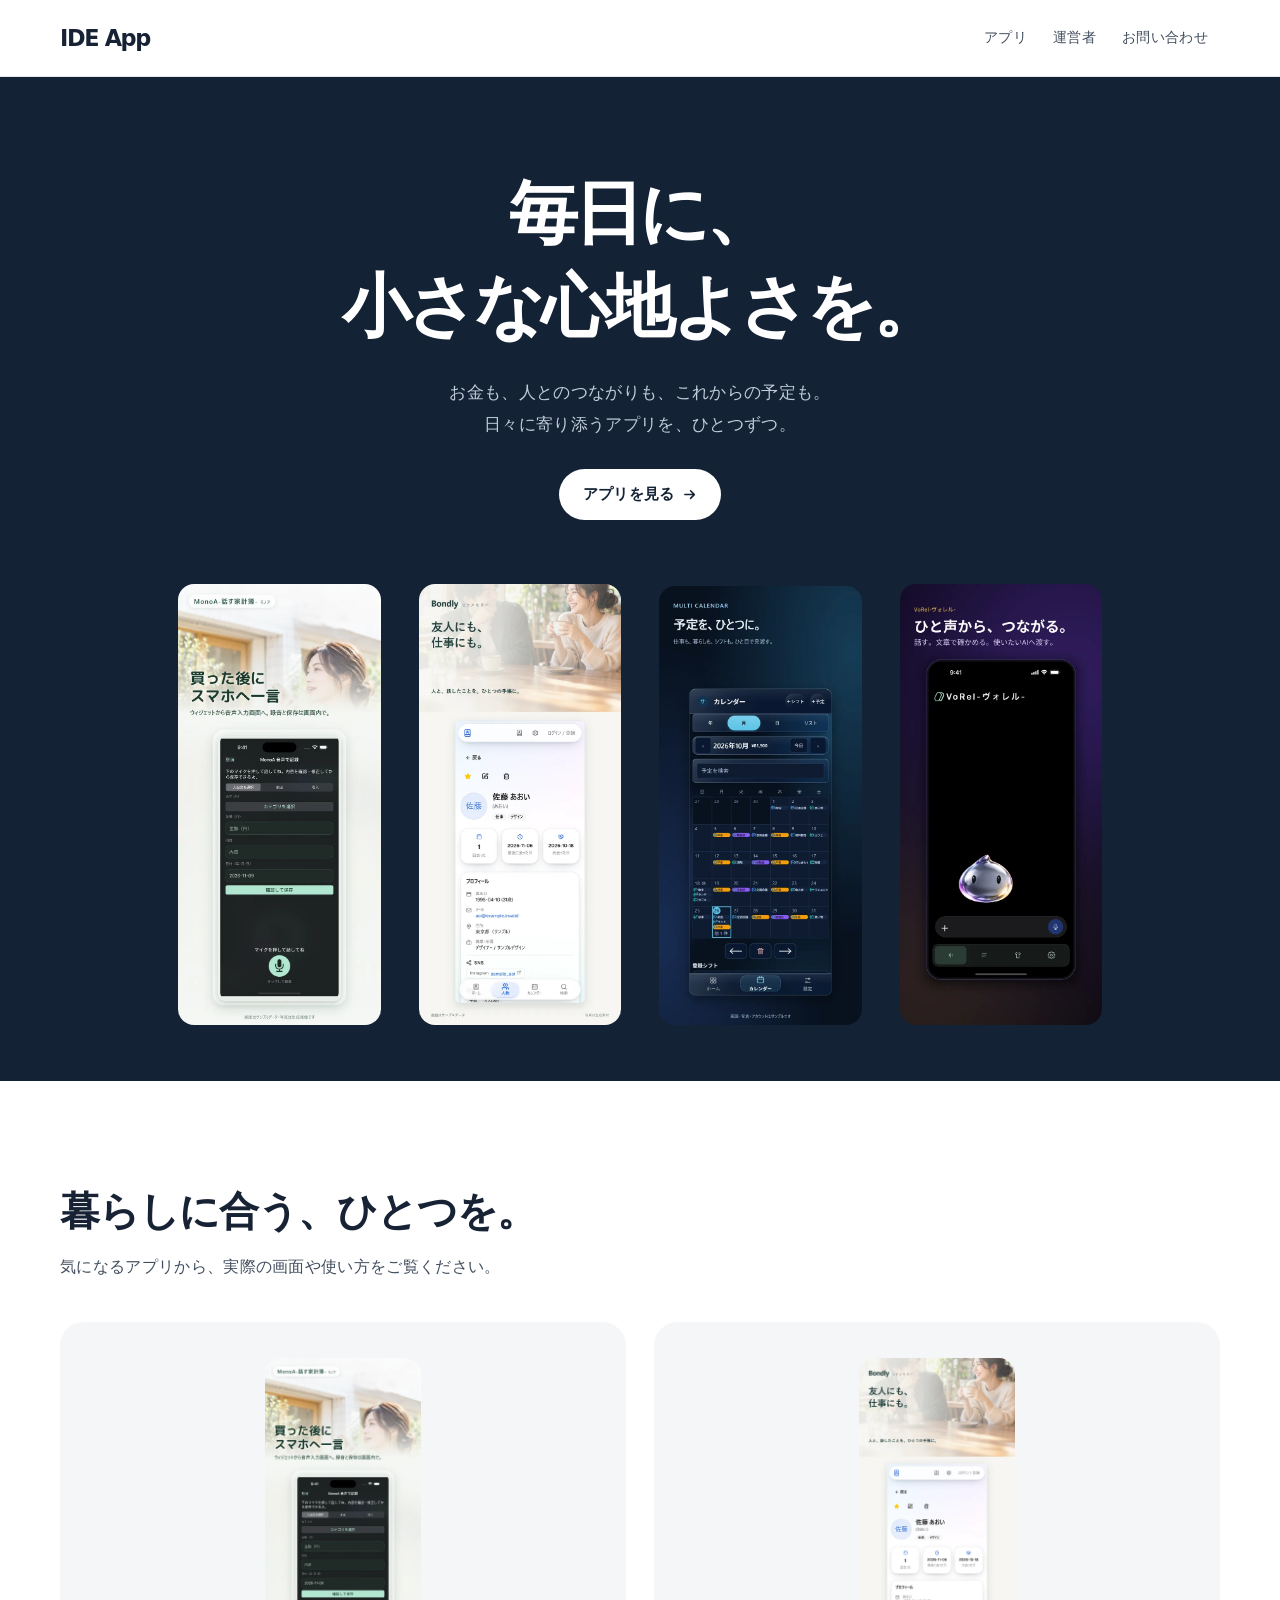
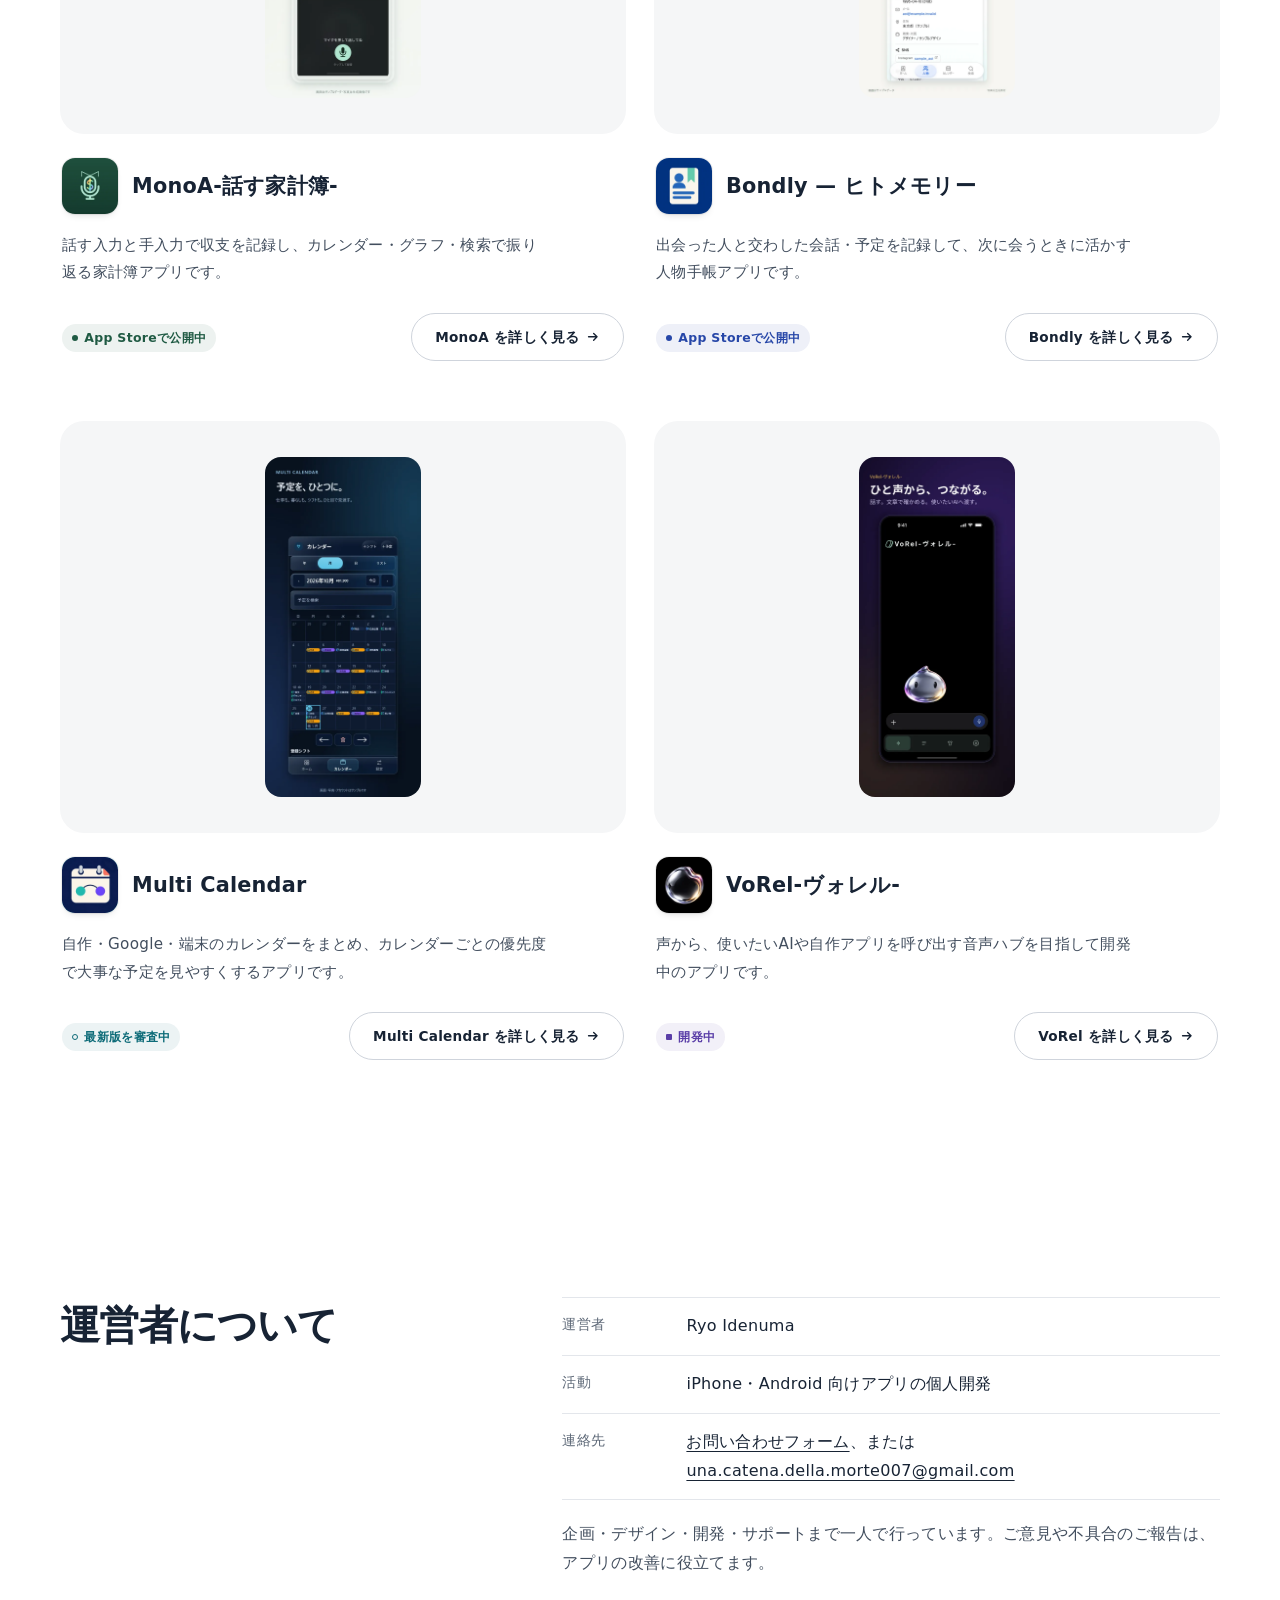
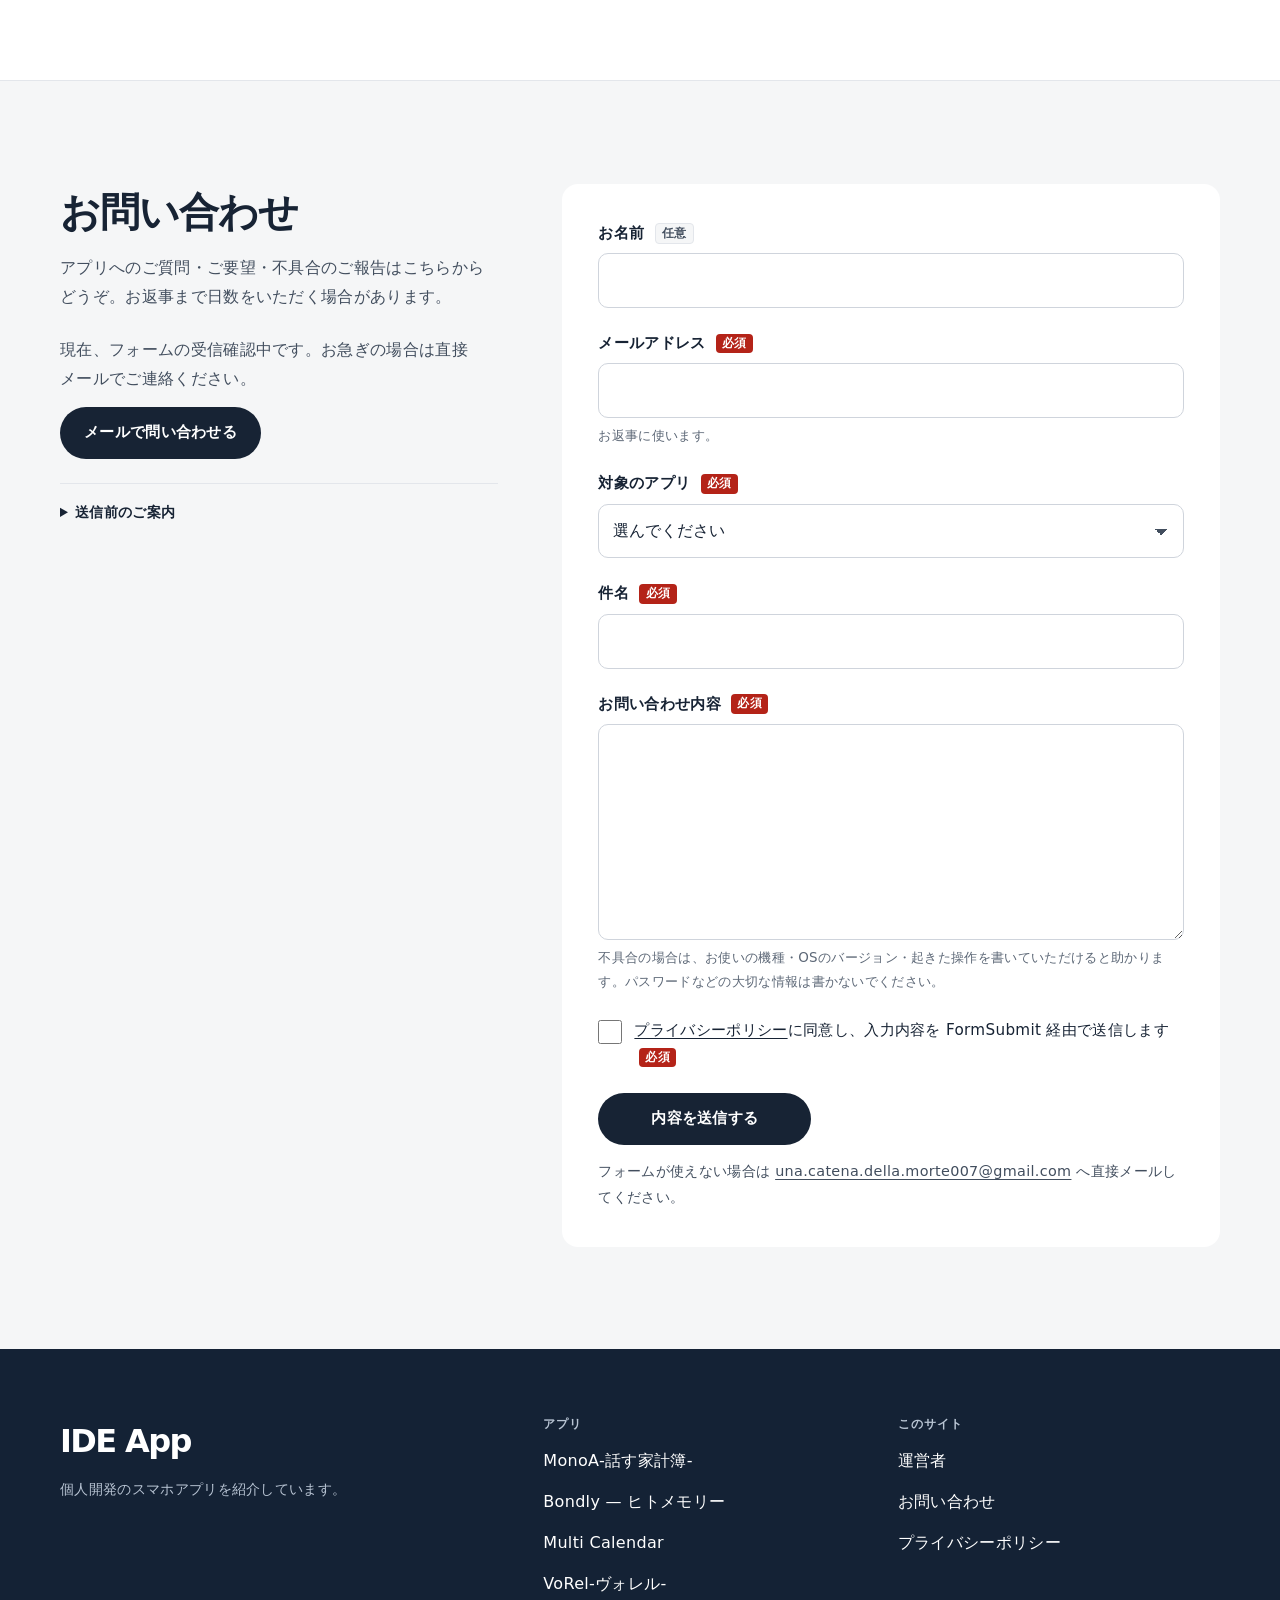
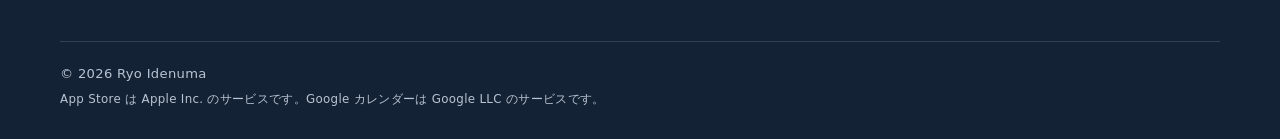
==== index.html @ 5d129d3e "IDE Appをネイビーと余白を基調にシンプルに刷新" ====
<!doctype html>
<html lang="ja">
<head>
<meta charset="utf-8">
<meta name="viewport" content="width=device-width, initial-scale=1">
<title>IDE App</title>
<meta name="description" content="個人開発者 Ryo Idenuma が作っているスマホアプリ（MonoA-話す家計簿- / Bondly / Multi Calendar / VoRel-ヴォレル-）の紹介サイトです。実際の画面と紹介動画で、使い方と配布状況をご案内します。">
<link rel="canonical" href="https://unacatenadellamorte-cmd.github.io/ryo-apps/">
<meta name="theme-color" content="#ffffff">
<meta name="color-scheme" content="light">
<meta name="referrer" content="strict-origin-when-cross-origin">
<meta property="og:type" content="website">
<meta property="og:locale" content="ja_JP">
<meta property="og:site_name" content="IDE App">
<meta property="og:title" content="IDE App">
<meta property="og:description" content="個人開発者 Ryo Idenuma が作っているスマホアプリ（MonoA-話す家計簿- / Bondly / Multi Calendar / VoRel-ヴォレル-）の紹介サイトです。実際の画面と紹介動画で、使い方と配布状況をご案内します。">
<meta property="og:url" content="https://unacatenadellamorte-cmd.github.io/ryo-apps/">
<meta property="og:image" content="https://unacatenadellamorte-cmd.github.io/ryo-apps/assets/og/og-default.png">
<meta property="og:image:width" content="1200">
<meta property="og:image:height" content="630">
<meta name="twitter:card" content="summary_large_image">
<link rel="icon" href="favicon.svg" type="image/svg+xml">
<link rel="icon" href="favicon-32.png" sizes="32x32" type="image/png">
<link rel="apple-touch-icon" href="apple-touch-icon.png">
<link rel="stylesheet" href="assets/css/site.css?v=20261113-simple">
<script src="site-config.js?v=20261113-simple" defer></script>
<script src="assets/js/site.js?v=20261113-simple" defer></script>
</head>
<body class="page-home">
<a class="skip" href="#main">本文へ移動</a>
<header class="site-header" data-edit-id="site-header">
  <div class="wrap header-in">
    <a class="brand" href="index.html" data-edit-id="brand"><span class="brand-mark" aria-hidden="true">I</span><span class="brand-text">IDE App</span></a>
    <nav aria-label="サイト内">
      <ul class="nav">
        <li><a href="index.html#apps" data-edit-id="nav-apps">アプリ</a></li>
        <li><a href="index.html#about" data-edit-id="nav-about">運営者</a></li>
        <li><a href="index.html#contact" data-edit-id="nav-contact">お問い合わせ</a></li>
      </ul>
    </nav>
  </div>
  <nav class="app-switch" aria-label="アプリごとの紹介ページ">
    <ul class="wrap"><li><a href="apps/monoa/index.html" style="--app:#1f5a43" data-edit-id="switch-monoa"><span class="dot" aria-hidden="true"></span>MonoA</a></li><li><a href="apps/bondly/index.html" style="--app:#2747a8" data-edit-id="switch-bondly"><span class="dot" aria-hidden="true"></span>Bondly</a></li><li><a href="apps/multicalendar/index.html" style="--app:#0d6b78" data-edit-id="switch-multicalendar"><span class="dot" aria-hidden="true"></span>Multi Calendar</a></li><li><a href="apps/vorel/index.html" style="--app:#5b3fa8" data-edit-id="switch-vorel"><span class="dot" aria-hidden="true"></span>VoRel</a></li></ul>
  </nav>
</header>

<main id="main">
  <section class="hero" aria-labelledby="hero-title" data-edit-id="hero">
    <div class="wrap hero-in">
      <div class="hero-text">
        <h1 id="hero-title" class="hero-title" data-edit-id="hero-title">毎日に、<br><span class="nb">小さな心地よさを。</span></h1>
        <p class="hero-lead" data-edit-id="hero-lead">お金も、人とのつながりも、これからの予定も。<br>日々に寄り添うアプリを、ひとつずつ。</p>
        <a class="btn hero-cta" href="#apps" data-edit-id="hero-apps">アプリを見る<svg class="i" aria-hidden="true" viewBox="0 0 16 16"><path d="M3 8h10M9 4l4 4-4 4" fill="none" stroke="currentColor" stroke-width="1.6" stroke-linecap="round" stroke-linejoin="round"/></svg></a>
      </div>
      <div class="hero-shots" role="region" aria-label="4つのアプリの画面。狭い画面では横にスクロールできます" tabindex="0"><figure class="hero-shot hero-shot-1" data-edit-id="hero-screen-monoa"><a href="apps/monoa/index.html" aria-label="MonoA の音声入力画面のアプリを詳しく見る"><img src="assets/media/monoa/screen-voice.webp" alt="MonoA の音声入力画面" width="640" height="1391" decoding="async" fetchpriority="high" class="phone"></a></figure><figure class="hero-shot hero-shot-2" data-edit-id="hero-screen-bondly"><a href="apps/bondly/index.html" aria-label="Bondly の人物画面のアプリを詳しく見る"><img src="assets/media/bondly/screen-people.webp" alt="Bondly の人物画面" width="640" height="1391" decoding="async" fetchpriority="high" class="phone"></a></figure><figure class="hero-shot hero-shot-3" data-edit-id="hero-screen-multicalendar"><a href="apps/multicalendar/index.html" aria-label="Multi Calendar の月カレンダー画面のアプリを詳しく見る"><img src="assets/media/multicalendar/screen-month.webp" alt="Multi Calendar の月カレンダー画面" width="640" height="1387" decoding="async" fetchpriority="high" class="phone"></a></figure><figure class="hero-shot hero-shot-4" data-edit-id="hero-screen-vorel"><a href="apps/vorel/index.html" aria-label="開発中の VoRel の音声画面のアプリを詳しく見る"><img src="assets/media/vorel/screen-voice.webp" alt="開発中の VoRel の音声画面" width="640" height="1391" decoding="async" fetchpriority="high" class="phone"></a></figure>      </div>
    </div>
  </section>

  <section class="section apps" id="apps" aria-labelledby="apps-title">
    <div class="wrap">
      <header class="section-head">
        <h2 id="apps-title" class="section-title" data-edit-id="apps-title">暮らしに合う、ひとつを。</h2>
        <p class="section-lead">気になるアプリから、実際の画面や使い方をご覧ください。</p>
      </header>
      <div class="app-grid">
    <article class="app-card" id="app-monoa" style="--app:#1f5a43;--app-tint:#e6efe9" data-edit-id="app-row-monoa">
      <a class="app-card-media" href="apps/monoa/index.html" tabindex="-1" aria-hidden="true">
        <img src="assets/media/monoa/screen-voice.webp" alt="" width="640" height="1391" loading="lazy" decoding="async" class="phone phone-a">
      </a>
      <div class="app-card-body">
        <div class="app-id">
          <img src="assets/media/monoa/icon.webp" alt="" width="256" height="256" loading="lazy" decoding="async" class="app-icon">
          <div class="app-id-text">
            <h3 class="app-name" data-edit-id="app-row-monoa-name">MonoA-話す家計簿-</h3>
          </div>
        </div>
        <p class="app-lead">話す入力と手入力で収支を記録し、カレンダー・グラフ・検索で振り返る家計簿アプリです。</p>
        <div class="app-card-foot">
          <p class="app-meta"><span class="status status-live">App Storeで公開中</span></p>
          <a class="btn btn-app" href="apps/monoa/index.html" data-edit-id="app-row-monoa-more">MonoA を詳しく見る<svg class="i" aria-hidden="true" viewBox="0 0 16 16"><path d="M3 8h10M9 4l4 4-4 4" fill="none" stroke="currentColor" stroke-width="1.6" stroke-linecap="round" stroke-linejoin="round"/></svg></a>
        </div>
      </div>
    </article>
    <article class="app-card" id="app-bondly" style="--app:#2747a8;--app-tint:#e8ecf8" data-edit-id="app-row-bondly">
      <a class="app-card-media" href="apps/bondly/index.html" tabindex="-1" aria-hidden="true">
        <img src="assets/media/bondly/screen-people.webp" alt="" width="640" height="1391" loading="lazy" decoding="async" class="phone phone-a">
      </a>
      <div class="app-card-body">
        <div class="app-id">
          <img src="assets/media/bondly/icon.webp" alt="" width="256" height="256" loading="lazy" decoding="async" class="app-icon">
          <div class="app-id-text">
            <h3 class="app-name" data-edit-id="app-row-bondly-name">Bondly — ヒトメモリー</h3>
          </div>
        </div>
        <p class="app-lead">出会った人と交わした会話・予定を記録して、次に会うときに活かす人物手帳アプリです。</p>
        <div class="app-card-foot">
          <p class="app-meta"><span class="status status-live">App Storeで公開中</span></p>
          <a class="btn btn-app" href="apps/bondly/index.html" data-edit-id="app-row-bondly-more">Bondly を詳しく見る<svg class="i" aria-hidden="true" viewBox="0 0 16 16"><path d="M3 8h10M9 4l4 4-4 4" fill="none" stroke="currentColor" stroke-width="1.6" stroke-linecap="round" stroke-linejoin="round"/></svg></a>
        </div>
      </div>
    </article>
    <article class="app-card" id="app-multicalendar" style="--app:#0d6b78;--app-tint:#e2f0f1" data-edit-id="app-row-multicalendar">
      <a class="app-card-media" href="apps/multicalendar/index.html" tabindex="-1" aria-hidden="true">
        <img src="assets/media/multicalendar/screen-month.webp" alt="" width="640" height="1387" loading="lazy" decoding="async" class="phone phone-a">
      </a>
      <div class="app-card-body">
        <div class="app-id">
          <img src="assets/media/multicalendar/icon.webp" alt="" width="256" height="256" loading="lazy" decoding="async" class="app-icon">
          <div class="app-id-text">
            <h3 class="app-name" data-edit-id="app-row-multicalendar-name">Multi Calendar</h3>
          </div>
        </div>
        <p class="app-lead">自作・Google・端末のカレンダーをまとめ、カレンダーごとの優先度で大事な予定を見やすくするアプリです。</p>
        <div class="app-card-foot">
          <p class="app-meta"><span class="status status-review">最新版を審査中</span></p>
          <a class="btn btn-app" href="apps/multicalendar/index.html" data-edit-id="app-row-multicalendar-more">Multi Calendar を詳しく見る<svg class="i" aria-hidden="true" viewBox="0 0 16 16"><path d="M3 8h10M9 4l4 4-4 4" fill="none" stroke="currentColor" stroke-width="1.6" stroke-linecap="round" stroke-linejoin="round"/></svg></a>
        </div>
      </div>
    </article>
    <article class="app-card" id="app-vorel" style="--app:#5b3fa8;--app-tint:#eeeaf7" data-edit-id="app-row-vorel">
      <a class="app-card-media" href="apps/vorel/index.html" tabindex="-1" aria-hidden="true">
        <img src="assets/media/vorel/screen-voice.webp" alt="" width="640" height="1391" loading="lazy" decoding="async" class="phone phone-a">
      </a>
      <div class="app-card-body">
        <div class="app-id">
          <img src="assets/media/vorel/icon.webp" alt="" width="256" height="256" loading="lazy" decoding="async" class="app-icon">
          <div class="app-id-text">
            <h3 class="app-name" data-edit-id="app-row-vorel-name">VoRel-ヴォレル-</h3>
          </div>
        </div>
        <p class="app-lead">声から、使いたいAIや自作アプリを呼び出す音声ハブを目指して開発中のアプリです。</p>
        <div class="app-card-foot">
          <p class="app-meta"><span class="status status-dev">開発中</span></p>
          <a class="btn btn-app" href="apps/vorel/index.html" data-edit-id="app-row-vorel-more">VoRel を詳しく見る<svg class="i" aria-hidden="true" viewBox="0 0 16 16"><path d="M3 8h10M9 4l4 4-4 4" fill="none" stroke="currentColor" stroke-width="1.6" stroke-linecap="round" stroke-linejoin="round"/></svg></a>
        </div>
      </div>
    </article>
      </div>
    </div>
  </section>

  <section class="section about" id="about" aria-labelledby="about-title">
    <div class="wrap about-in">
      <header class="section-head">
        <h2 id="about-title" class="section-title" data-edit-id="about-title">運営者について</h2>
      </header>
      <div class="about-body">
        <dl class="about-dl" data-edit-id="about-dl">
          <div><dt>運営者</dt><dd>Ryo Idenuma</dd></div>
          <div><dt>活動</dt><dd>iPhone・Android 向けアプリの個人開発</dd></div>
          <div><dt>連絡先</dt><dd><a href="#contact">お問い合わせフォーム</a>、または <a href="mailto:una.catena.della.morte007@gmail.com">una.catena.della.morte007@gmail.com</a></dd></div>
        </dl>
        <p class="about-text" data-edit-id="about-text">企画・デザイン・開発・サポートまで一人で行っています。ご意見や不具合のご報告は、アプリの改善に役立てます。</p>
        <div class="sns" data-sns hidden data-edit-id="about-sns"><p class="sns-label">SNSでも連絡できます</p><ul class="sns-list" data-sns-list></ul></div>
      </div>
    </div>
  </section>

  <section class="section contact" id="contact" aria-labelledby="contact-title">
    <div class="wrap contact-in">
      <header class="section-head">
        <h2 id="contact-title" class="section-title" data-edit-id="contact-title">お問い合わせ</h2>
        <p class="section-lead">アプリへのご質問・ご要望・不具合のご報告はこちらからどうぞ。お返事まで日数をいただく場合があります。</p>
      </header>

      <div class="mail-direct" data-edit-id="contact-mail-direct">
        <p class="mail-direct-text">現在、フォームの受信確認中です。お急ぎの場合は直接メールでご連絡ください。</p>
        <a class="btn btn-primary" href="mailto:una.catena.della.morte007@gmail.com" data-edit-id="contact-mail-button">メールで問い合わせる</a>
      </div>

      <details class="notice" data-edit-id="contact-notice">
        <summary class="notice-title">送信前のご案内</summary>
        <ul>
          <li>送信内容は、外部のフォーム送信サービス <strong>FormSubmit</strong>（formsubmit.co）を経由して、運営者のメールアドレス（una.catena.della.morte007@gmail.com）へ届きます。</li>
          <li>送信時に、FormSubmit のページでロボットではないことの確認（reCAPTCHA）が表示される場合があります。</li>
          <li>入力内容の扱いは <a href="privacy/index.html">プライバシーポリシー</a> をご覧ください。</li>
        </ul>
      </details>

      <form class="form" action="https://formsubmit.co/una.catena.della.morte007@gmail.com" method="POST" accept-charset="UTF-8" data-contact-form data-edit-id="contact-form">
        <input type="hidden" name="_subject" value="【IDE App】お問い合わせ">
        <input type="hidden" name="_template" value="table">
        <input type="hidden" name="_next" value="" data-next>
        <input type="hidden" name="_url" value="https://unacatenadellamorte-cmd.github.io/ryo-apps/">
        <div class="hp" aria-hidden="true"><label>この欄は空のままにしてください<input type="text" name="_honey" tabindex="-1" autocomplete="off"></label></div>

        <div class="field">
          <label for="f-name">お名前 <span class="opt">任意</span></label>
          <input id="f-name" name="お名前" type="text" autocomplete="name" maxlength="80">
        </div>
        <div class="field">
          <label for="f-email">メールアドレス <span class="req">必須</span></label>
          <input id="f-email" name="email" type="email" autocomplete="email" inputmode="email" required maxlength="254" aria-describedby="f-email-hint f-email-err">
          <p class="hint" id="f-email-hint">お返事に使います。</p>
          <p class="err" id="f-email-err" data-err hidden></p>
        </div>
        <div class="field">
          <label for="f-app">対象のアプリ <span class="req">必須</span></label>
          <select id="f-app" name="対象アプリ" required aria-describedby="f-app-err">
            <option value="">選んでください</option>
            <option value="MonoA-話す家計簿-" data-slug="monoa">MonoA-話す家計簿-</option><option value="Bondly — ヒトメモリー" data-slug="bondly">Bondly — ヒトメモリー</option><option value="Multi Calendar" data-slug="multicalendar">Multi Calendar</option><option value="VoRel-ヴォレル-" data-slug="vorel">VoRel-ヴォレル-</option>
            <option value="その他・サイト全般">その他・サイト全般</option>
          </select>
          <p class="err" id="f-app-err" data-err hidden></p>
        </div>
        <div class="field">
          <label for="f-subject">件名 <span class="req">必須</span></label>
          <input id="f-subject" name="件名" type="text" required maxlength="100" aria-describedby="f-subject-err">
          <p class="err" id="f-subject-err" data-err hidden></p>
        </div>
        <div class="field">
          <label for="f-message">お問い合わせ内容 <span class="req">必須</span></label>
          <textarea id="f-message" name="お問い合わせ内容" rows="7" required maxlength="4000" aria-describedby="f-message-hint f-message-err"></textarea>
          <p class="hint" id="f-message-hint">不具合の場合は、お使いの機種・OSのバージョン・起きた操作を書いていただけると助かります。パスワードなどの大切な情報は書かないでください。</p>
          <p class="err" id="f-message-err" data-err hidden></p>
        </div>
        <div class="field field-check">
          <input id="f-agree" name="同意" type="checkbox" value="プライバシーポリシーに同意" required aria-describedby="f-agree-err">
          <label for="f-agree"><a href="privacy/index.html">プライバシーポリシー</a>に同意し、入力内容を FormSubmit 経由で送信します <span class="req">必須</span></label>
          <p class="err" id="f-agree-err" data-err hidden></p>
        </div>
        <p class="form-summary" data-form-summary role="alert" hidden></p>
        <div class="form-actions">
          <button class="btn btn-primary" type="submit" data-edit-id="contact-submit">内容を送信する</button>
          <p class="form-alt">フォームが使えない場合は <a href="mailto:una.catena.della.morte007@gmail.com">una.catena.della.morte007@gmail.com</a> へ直接メールしてください。</p>
        </div>
      </form>
    </div>
  </section>
</main>
<footer class="site-footer" data-edit-id="site-footer">
  <div class="wrap footer-in">
    <div class="footer-brand">
      <p class="footer-name">IDE App</p>
      <p class="footer-note">個人開発のスマホアプリを紹介しています。</p>
      <div class="sns" data-sns hidden data-edit-id="footer-sns"><p class="sns-label">SNSでも連絡できます</p><ul class="sns-list" data-sns-list></ul></div>
    </div>
    <nav aria-label="フッター">
      <p class="footer-h">アプリ</p>
      <ul><li><a href="apps/monoa/index.html">MonoA-話す家計簿-</a></li><li><a href="apps/bondly/index.html">Bondly — ヒトメモリー</a></li><li><a href="apps/multicalendar/index.html">Multi Calendar</a></li><li><a href="apps/vorel/index.html">VoRel-ヴォレル-</a></li></ul>
    </nav>
    <nav aria-label="サイト情報">
      <p class="footer-h">このサイト</p>
      <ul>
        <li><a href="index.html#about">運営者</a></li>
        <li><a href="index.html#contact">お問い合わせ</a></li>
        <li><a href="privacy/index.html">プライバシーポリシー</a></li>
      </ul>
    </nav>
  </div>
  <div class="wrap footer-bottom">
    <p>© 2026 Ryo Idenuma</p>
    <p class="footer-small">App Store は Apple Inc. のサービスです。Google カレンダーは Google LLC のサービスです。</p>
  </div>
</footer>
</body>
</html>
---- assets/css/site.css ----
/* IDE App：深いネイビーの表紙と、白い本文。実画面と文字を主役にする。 */

:root {
  --bg: #ffffff;
  --bg-2: #f5f6f7;      /* 区切り用の淡いグレー */
  --card: #ffffff;
  --ink: #172334;
  --ink-2: #424e5e;     /* 本文の補助色（白地で約 9.8:1） */
  --ink-3: #5d6877;     /* 注記（白地で約 6.0:1、淡グレー地で約 5.5:1） */
  --line: #e3e6eb;
  --line-2: #cfd4dc;
  --app: #172334;
  --app-tint: #eef0f3;
  --focus: #0b57d0;
  --radius: 24px;
  --radius-sm: 8px;
  --wrap: 1160px;
  --sans: -apple-system, BlinkMacSystemFont, "Segoe UI", "Hiragino Sans", "Hiragino Kaku Gothic ProN",
          "Noto Sans JP", "Yu Gothic UI", "BIZ UDPGothic", "Meiryo", system-ui, sans-serif;
  --shadow-phone: 0 1px 2px rgba(16, 24, 40, .06), 0 20px 40px -20px rgba(16, 24, 40, .35);
  --shadow-card: none;
  --header-h: 132px;    /* 固定ヘッダーの高さ（スクロール先が隠れないよう余白に使う） */
}

*, *::before, *::after { box-sizing: border-box; }
html { -webkit-text-size-adjust: 100%; scroll-behavior: smooth; scroll-padding-top: 0; }
body {
  margin: 0;
  background: var(--bg);
  color: var(--ink);
  font-family: var(--sans);
  font-size: 1rem;
  line-height: 1.8;
  letter-spacing: .02em;
  overflow-wrap: anywhere;
  line-break: strict;
  -webkit-font-smoothing: antialiased;
}
img, video { max-width: 100%; height: auto; display: block; }
a { color: inherit; text-underline-offset: .22em; text-decoration-thickness: 1px; }
a:hover { text-decoration-thickness: 2px; }
:focus-visible { outline: 3px solid var(--focus); outline-offset: 3px; border-radius: 6px; }
h1, h2, h3 { line-height: 1.4; margin: 0; font-weight: 700; text-wrap: balance; }
p, ul, ol, dl, figure { margin: 0; }
ul[class], ol[class] { list-style: none; padding: 0; }

[id] { scroll-margin-top: calc(var(--header-h) + 16px); }
.page-home { --header-h: 76px; }
.wrap { width: min(100% - 40px, var(--wrap)); margin-inline: auto; }
.visually-hidden {
  position: absolute !important; width: 1px; height: 1px; padding: 0; margin: -1px;
  overflow: hidden; clip: rect(0 0 0 0); white-space: nowrap; border: 0;
}
.skip {
  position: absolute; left: 12px; top: -60px; z-index: 100;
  background: var(--ink); color: #fff; padding: 10px 16px; border-radius: 10px; text-decoration: none;
}
.skip:focus { top: 12px; }
.i { width: 1em; height: 1em; flex: none; }
.nb { display: inline-block; white-space: nowrap; } /* 見出しを語句の途中で折り返さない */
.dot { width: 8px; height: 8px; border-radius: 50%; background: var(--app); flex: none; }

/* ---------- ヘッダー（サイト内ナビ＋アプリ切替） ---------- */
.site-header {
  position: sticky; top: 0; z-index: 50;
  background: rgba(255, 255, 255, .92);
  backdrop-filter: saturate(1.6) blur(12px);
  -webkit-backdrop-filter: saturate(1.6) blur(12px);
  border-bottom: 1px solid var(--line);
}
.header-in { display: flex; align-items: center; justify-content: space-between; gap: 12px; min-height: 76px; }
.brand { display: inline-flex; align-items: center; gap: 10px; text-decoration: none; font-weight: 700; min-height: 44px; }
.brand-mark {
  display: grid; place-items: center; width: 30px; height: 30px; border-radius: 9px;
  background: var(--ink); color: #fff; font-size: .95rem; font-weight: 800; letter-spacing: 0;
}
.brand-text { font-size: 1.4rem; letter-spacing: -.06em; font-weight: 750; }
.brand-mark { display: none; }
.page-home .app-switch { display: none; }
.nav { display: flex; gap: 2px; }
.nav a {
  display: inline-flex; align-items: center; min-height: 44px; padding: 0 12px;
  text-decoration: none; font-size: .9rem; border-radius: 10px; color: var(--ink-2);
}
.nav a:hover { background: var(--bg-2); color: var(--ink); }
.nav a[aria-current="page"] { color: var(--ink); font-weight: 700; }
.nav a, .brand-text { white-space: nowrap; }

/* アプリ切替：4アプリを常に1行で並べ、現在のページは色と下線で示す */
.app-switch { border-top: 1px solid var(--line); }
.app-switch ul {
  display: flex; gap: 4px; overflow-x: auto; scrollbar-width: none;
  padding-block: 4px;
}
.app-switch ul::-webkit-scrollbar { display: none; }
.app-switch li { flex: none; }
.app-switch a {
  position: relative; display: inline-flex; align-items: center; gap: 8px;
  min-height: 44px; padding: 0 14px; border-radius: 999px;
  text-decoration: none; font-size: .88rem; font-weight: 600; color: var(--ink-2); white-space: nowrap;
}
.app-switch a:hover { background: var(--bg-2); color: var(--ink); }
.app-switch a[aria-current="page"] {
  color: var(--app); font-weight: 700;
  background: color-mix(in srgb, var(--app) 9%, #fff);
  box-shadow: inset 0 0 0 1px color-mix(in srgb, var(--app) 28%, transparent);
}

@media (max-width: 600px) {
  :root { --header-h: 104px; }
  .header-in { min-height: 52px; }
  .nav a { padding: 0 9px; font-size: .84rem; }
  .app-switch ul { width: min(100% - 24px, var(--wrap)); gap: 2px; padding-block: 2px; }
  .app-switch a { padding: 0 10px; font-size: .82rem; }
}
@media (max-width: 400px) {
  .app-switch .dot { display: none; }
  .app-switch a { padding: 0 9px; font-size: .78rem; }
  .nav a { padding: 0 7px; font-size: .8rem; }
}

/* ---------- ボタン ---------- */
.btn {
  display: inline-flex; align-items: center; justify-content: center; gap: .5em;
  min-height: 48px; padding: 11px 23px; border-radius: 999px;
  font: inherit; font-weight: 700; font-size: .95rem; letter-spacing: .02em;
  text-decoration: none; cursor: pointer; border: 1px solid transparent;
  transition: background-color .2s, color .2s, border-color .2s, box-shadow .2s;
}
.btn:hover { text-decoration: none; }
.btn:active { transform: translateY(1px); }
.btn-primary { background: var(--ink); color: #fff; }
.btn-primary:hover { background: #000; }
.btn-primary:disabled { opacity: .65; cursor: progress; }
.btn-app, .btn-store { background: var(--app); color: #fff; }
.btn-app:hover, .btn-store:hover { background: color-mix(in srgb, var(--app) 86%, #000); }
.btn-ghost { border-color: var(--line-2); color: var(--ink); background: #fff; }
.btn-ghost:hover { border-color: var(--ink-3); background: var(--bg-2); }

/* ---------- 見出し・セクション ---------- */
.section { padding-block: clamp(56px, 8vw, 104px); }
.section-head { max-width: 44rem; margin-bottom: clamp(24px, 4vw, 40px); }
.eyebrow {
  display: inline-flex; align-items: center; gap: .6em;
  font-size: .82rem; font-weight: 700; letter-spacing: .08em; color: var(--ink-3);
}
.section-title {
  font-size: clamp(1.65rem, 3.8vw, 2.5rem); letter-spacing: -.025em; line-height: 1.4;
}
.section-title::before { display: none; }
.section-title.small { font-size: clamp(1.15rem, 2.2vw, 1.4rem); margin-bottom: 20px; }
.section-title.small::before { display: none; }
.section-lead { margin-top: .9em; color: var(--ink-2); }

/* ---------- 表紙：見出しと4つの実画面 ---------- */
.hero { background: #142235; color: #fff; padding-block: clamp(64px, 7vw, 100px) 0; }
.hero-in { display: grid; gap: clamp(40px, 5vw, 64px); }
.hero-text { text-align: center; max-width: 900px; margin-inline: auto; }
.hero-title { font-size: clamp(2rem, 5.4vw, 4.8rem); line-height: 1.35; letter-spacing: -.055em; font-weight: 750; }
.hero-lead { color: #c0cbd8; font-size: clamp(.9rem, 1.5vw, 1.05rem); line-height: 1.9; margin-top: 24px; }
.hero-cta { margin-top: 28px; background: #fff; color: #142235; }
.hero-cta:hover { background: #e7edf4; }
.hero-shots { display: grid; grid-template-columns: repeat(4, minmax(0, 1fr)); gap: clamp(16px, 3vw, 38px); align-items: end; padding: 0 48px 56px; max-width: 1020px; width: 100%; margin-inline: auto; }
.hero-shot { min-width: 0; }
.hero-shot a { display: block; border-radius: 16px; transition: transform .25s ease; }
.hero-shot a:hover { transform: translateY(-8px); }
.hero-shot a:focus-visible { outline-color: #fff; }
.hero-shot .phone { width: 100%; border-radius: 16px; box-shadow: none; background: transparent; }
.hero-shots:focus-visible { outline-color: #c0cbd8; outline-offset: -3px; }
.phone { border-radius: 16px; background: transparent; box-shadow: var(--shadow-phone); }
@media (max-width: 600px) {
  :root { --header-h: 116px; }
  .page-home { --header-h: 64px; }
  .header-in { min-height: 64px; }
  .brand-text { font-size: 1.25rem; }
  .nav a { padding-inline: 7px; font-size: .76rem; }
  .hero { padding-top: 54px; }
  .hero-title { font-size: clamp(1.9rem, 7.4vw, 2.8rem); }
  .hero-lead { font-size: .86rem; margin-top: 22px; }
  .hero-in { gap: 36px; }
  .hero-shots { grid-template-columns: none; grid-auto-flow: column; grid-auto-columns: 39%; overflow-x: auto; scroll-snap-type: x mandatory; padding: 4px 4px 28px; gap: 16px; align-items: start; }
  .hero-shot { scroll-snap-align: start; }
}

/* ---------- アプリ一覧（カード） ---------- */
.apps { background: #fff; }
.app-grid { display: grid; grid-template-columns: repeat(2, minmax(0, 1fr)); gap: clamp(16px, 2.4vw, 28px); }
.app-card {
  display: flex; flex-direction: column; overflow: hidden;
  background: var(--card); border: 0; border-radius: 0;
  box-shadow: var(--shadow-card);
}
/* アプリ一覧も実画面を1枚ずつ、全体を収めて見せる。 */
.app-card-media { display: flex; justify-content: center; padding: 36px; background: var(--bg-2); border-radius: var(--radius); overflow: hidden; }
.app-card-media .phone { width: auto; height: 340px; max-width: 100%; object-fit: contain; box-shadow: none; transition: transform .25s ease; }
.app-card-media:hover .phone { transform: translateY(-5px); }
.app-card-body { display: flex; flex-direction: column; flex: 1; padding: 24px 2px 32px; }
.app-id { display: flex; align-items: center; gap: 14px; }
.app-id-text { min-width: 0; }
.app-icon { width: 56px; height: 56px; border-radius: 13px; box-shadow: 0 0 0 1px rgba(0,0,0,.06), 0 4px 10px -6px rgba(0,0,0,.3); flex: none; }
.app-icon-lg { width: 80px; height: 80px; border-radius: 18px; }
.app-name { font-size: clamp(1.1rem, 2vw, 1.3rem); letter-spacing: .01em; line-height: 1.35; }
.app-kana { font-size: .8rem; color: var(--ink-3); }
.app-catch { margin-top: 18px; font-size: clamp(1.05rem, 1.8vw, 1.2rem); font-weight: 700; line-height: 1.6; color: var(--ink); }
.app-lead { margin-top: 8px; color: var(--ink-2); font-size: .95rem; }
.app-card-foot {
  display: flex; flex-wrap: wrap; align-items: center; justify-content: space-between; gap: 12px;
  margin-top: auto; padding-top: 22px;
}
.app-card .app-lead { margin-top: 18px; margin-bottom: 4px; max-width: 32em; }
.app-card .btn-app { background: transparent; color: var(--ink); border: 1px solid var(--line-2); font-size: .85rem; }
.app-card .btn-app:hover { background: var(--bg-2); border-color: var(--ink); }

.status {
  display: inline-flex; align-items: center; gap: .5em; padding: 3px 10px; border-radius: 999px;
  font-size: .78rem; font-weight: 700; color: var(--app);
  background: color-mix(in srgb, var(--app) 8%, #fff);
}
.status::before { content: ""; width: 6px; height: 6px; border-radius: 50%; background: currentColor; }
.status-review::before { background: transparent; border: 1.5px solid currentColor; }
.status-dev::before { border-radius: 1px; }

@media (max-width: 860px) {
  .app-grid { grid-template-columns: 1fr; }
  .app-card-media { height: auto; }
  .app-card-media .phone { width: auto; height: 300px; }
}

/* ---------- 運営者 ---------- */
.about-in { display: grid; grid-template-columns: minmax(0, .8fr) minmax(0, 1.2fr); gap: clamp(24px, 5vw, 72px); align-items: start; }
.about-dl { display: grid; border-top: 1px solid var(--line); }
.about-dl > div { display: grid; grid-template-columns: 7em 1fr; gap: 12px; padding: 14px 0; border-bottom: 1px solid var(--line); }
.about-dl dt { color: var(--ink-3); font-size: .9rem; }
.about-dl dd { margin: 0; }
.about-text { margin-top: 20px; color: var(--ink-2); }
@media (max-width: 760px) { .about-in { grid-template-columns: 1fr; } .about-dl > div { grid-template-columns: 1fr; gap: 0; } }

.sns { margin-top: 20px; }
.sns-label { font-size: .85rem; color: var(--ink-3); }
.sns-list { display: flex; flex-wrap: wrap; gap: 8px; margin-top: 8px; }
.sns-link {
  display: inline-flex; align-items: center; min-height: 44px; padding: 6px 16px; border-radius: 10px;
  border: 1px solid var(--line-2); background: #fff; text-decoration: none; font-size: .9rem; font-weight: 600;
}
.sns-link:hover { border-color: var(--ink); }
.sns[hidden] { display: none; }

/* ---------- お問い合わせ ---------- */
.contact { background: var(--bg-2); border-top: 1px solid var(--line); }
.contact-in { display: grid; grid-template-columns: minmax(0, .8fr) minmax(0, 1.2fr); gap: 24px 64px; align-items: start; }
.contact .section-head { margin-bottom: 0; }
.contact-in > .section-head, .contact-in > .mail-direct, .contact-in > .notice { grid-column: 1; }
.contact-in > .form { grid-column: 2; grid-row: 1 / span 4; }
@media (max-width: 860px) { .contact-in { grid-template-columns: 1fr; gap: 24px; max-width: 720px; } .contact-in > .form { grid-column: 1; grid-row: auto; } }
/* フォーム受信確認中の案内と、直接メールの導線 */
.mail-direct {
  display: flex; flex-wrap: wrap; align-items: center; justify-content: space-between; gap: 14px 20px;
  padding: 0; margin-bottom: 0; border-radius: 0; background: transparent; border: 0;
}
.mail-direct-text { flex: 1 1 18rem; font-weight: 500; color: var(--ink-2); }
.mail-direct .btn { flex: none; }
.notice {
  background: #fff; border: 1px solid var(--line); border-radius: var(--radius-sm);
  padding: 16px 0; margin-bottom: 0; font-size: .88rem; border: 0; border-top: 1px solid var(--line); background: transparent; border-radius: 0;
}
.notice-title { font-weight: 600; cursor: pointer; }
.notice[open] .notice-title { margin-bottom: 12px; }
.notice ul { padding-left: 1.2em; display: grid; gap: 4px; color: var(--ink-2); }

.form {
  display: grid; gap: 22px; padding: clamp(20px, 4vw, 36px);
  background: #fff; border: 0; border-radius: 16px;
}
.field { display: grid; gap: 6px; }
.field label { font-weight: 700; font-size: .95rem; }
.req, .opt {
  display: inline-block; margin-left: .4em; padding: 0 .55em; border-radius: 4px; font-size: .72rem;
  font-weight: 700; vertical-align: .1em; line-height: 1.7;
}
.req { background: #b42318; color: #fff; }
.opt { background: var(--bg-2); color: var(--ink-2); border: 1px solid var(--line); }
.field input[type="text"], .field input[type="email"], .field select, .field textarea {
  width: 100%; font: inherit; font-size: 1rem; color: var(--ink);
  background: #fff; border: 1px solid var(--line-2); border-radius: 10px;
  padding: 12px 14px; min-height: 48px;
}
.field textarea { resize: vertical; min-height: 10rem; line-height: 1.7; }
.field select { appearance: none; -webkit-appearance: none; padding-right: 40px;
  background-image: linear-gradient(45deg, transparent 50%, var(--ink-2) 50%), linear-gradient(135deg, var(--ink-2) 50%, transparent 50%);
  background-position: calc(100% - 22px) 52%, calc(100% - 16px) 52%; background-size: 6px 6px; background-repeat: no-repeat; }
.field input:hover, .field select:hover, .field textarea:hover { border-color: var(--ink-3); }
.field [aria-invalid="true"] { border-color: #b42318; background: #fff6f5; }
.hint { font-size: .84rem; color: var(--ink-3); }
.err { font-size: .88rem; color: #b42318; font-weight: 700; }
.err::before { content: "！ "; }
.field-check { grid-template-columns: auto 1fr; align-items: start; column-gap: 12px; }
.field-check input { width: 24px; height: 24px; margin: 3px 0 0; accent-color: var(--ink); }
.field-check label { font-weight: 500; }
.field-check .err { grid-column: 1 / -1; }
.hp { position: absolute; left: -9999px; width: 1px; height: 1px; overflow: hidden; }
.form-summary { padding: 12px 16px; border-radius: 10px; background: #fff6f5; color: #b42318; font-weight: 700; border: 1px solid #f1c4bf; }
.form-actions { display: grid; gap: 14px; justify-items: start; }
.form-actions .btn { min-width: 14em; }
.form-alt { font-size: .9rem; color: var(--ink-2); }
@media (max-width: 480px) {
  .mail-direct .btn, .form-actions .btn { width: 100%; min-width: 0; }
}

/* ---------- アプリ詳細 ---------- */
.crumbs { padding-top: 16px; font-size: .84rem; color: var(--ink-3); }
.crumbs ol { display: flex; flex-wrap: wrap; gap: 4px; list-style: none; padding: 0; margin: 0; }
.crumbs li + li::before { content: "/"; margin-right: 6px; color: var(--line-2); }
.crumbs a { display: inline-block; padding: 8px 2px; }
.crumbs [aria-current] { padding: 8px 2px; color: var(--ink-2); }

.app-hero { padding-block: clamp(12px, 3vw, 32px) clamp(48px, 7vw, 88px); }
.app-hero-in {
  display: grid; grid-template-columns: minmax(0, 1.05fr) minmax(0, .95fr);
  gap: clamp(28px, 5vw, 72px); align-items: center;
}
.app-hero-text .app-id { gap: 16px; }
.app-hero-text .app-meta { margin: 0; }
.app-title { margin-top: 22px; font-size: clamp(1.8rem, 4.5vw, 3.4rem); letter-spacing: -.035em; line-height: 1.3; font-weight: 800; }
.app-hero .app-catch { margin-top: 14px; font-size: clamp(1.15rem, 2.2vw, 1.45rem); color: var(--app); }
.app-hero .app-lead { margin-top: 12px; font-size: 1rem; max-width: 34em; }
.app-actions { display: flex; flex-wrap: wrap; gap: 12px; margin-top: 28px; align-items: center; }
.store-none {
  display: inline-flex; align-items: center; min-height: 48px; padding: 8px 18px; border-radius: 12px;
  background: #fff; border: 1px dashed color-mix(in srgb, var(--app) 60%, #fff); color: var(--app); font-weight: 700; font-size: .9rem;
}
/* 実画面は淡いグレーの面に置き、アプリ自体の色を見せる。 */
.app-hero-media {
  display: grid; place-items: center;
  padding: clamp(24px, 4vw, 48px);
  background: var(--bg-2); border-radius: var(--radius);
}
/* PCでは最初の画面がヒーロー画像で埋まらないよう高さで抑える（画像は切らずに全体を表示） */
.app-hero-media .phone { width: auto; height: min(540px, 60vh); min-height: 360px; max-width: 100%; object-fit: contain; }
@media (max-width: 760px) {
  .app-hero-in { grid-template-columns: 1fr; }
  .app-hero-media .phone { width: min(240px, 64%); height: auto; min-height: 0; }
}

.feature-list { display: grid; grid-template-columns: repeat(auto-fit, minmax(min(100%, 300px), 1fr)); gap: 16px; }
.feature {
  padding: 22px 22px 24px; background: #fff; border: 1px solid var(--line); border-radius: var(--radius-sm);
}
.feature h3 { font-size: 1.05rem; display: flex; gap: .6em; align-items: baseline; }
.feature h3::before { content: ""; width: 8px; height: 8px; background: var(--app); border-radius: 50%; flex: none; transform: translateY(-.15em); }
.feature p { margin-top: 8px; color: var(--ink-2); font-size: .94rem; }

/* 使い方は文章だけの短い流れ（画面は特集と「実際の画面」で見せる） */
.steps { background: var(--bg-2); border-block: 1px solid var(--line); padding-block: clamp(48px, 6vw, 80px); }
.step-list { display: grid; grid-template-columns: repeat(3, minmax(0, 1fr)); gap: clamp(12px, 2vw, 20px); }
.step {
  display: grid; grid-template-columns: auto minmax(0, 1fr); gap: 14px; align-items: start;
  padding: 20px; background: #fff; border: 1px solid var(--line); border-radius: var(--radius-sm);
}
.step-num {
  display: grid; place-items: center; width: 34px; height: 34px; border-radius: 50%;
  background: var(--app); color: #fff; font-weight: 800; font-size: .95rem; line-height: 1;
}
.step h3 { font-size: 1.05rem; padding-top: 3px; }
.step-text p { margin-top: 6px; color: var(--ink-2); font-size: .93rem; }
@media (max-width: 860px) {
  .step-list { grid-template-columns: 1fr; gap: 10px; }
}

.gallery { padding-bottom: clamp(48px, 7vw, 88px); }
.shots-scroller {
  overflow-x: auto; scroll-snap-type: x mandatory; overscroll-behavior-x: contain;
  padding: 8px max(20px, calc((100% - var(--wrap)) / 2)) 24px;
  scroll-padding-inline: max(20px, calc((100% - var(--wrap)) / 2));
}
.shots-scroller:focus-visible { outline-offset: -3px; }
.shots { display: flex; gap: clamp(16px, 2.4vw, 28px); width: max-content; }
.shot { width: clamp(180px, 20vw, 240px); scroll-snap-align: start; }
.shot figcaption { margin-top: 12px; font-size: .86rem; color: var(--ink-2); line-height: 1.65; }
.shots-hint { font-size: .82rem; color: var(--ink-3); }

.video { background: var(--bg-2); border-block: 1px solid var(--line); }
.video-body { display: grid; grid-template-columns: minmax(0, 340px) minmax(0, 1fr); gap: clamp(24px, 5vw, 64px); align-items: start; }
.video-frame { background: #000; border-radius: var(--radius); overflow: hidden; aspect-ratio: 9 / 16; box-shadow: var(--shadow-phone); }
.video-frame video { width: 100%; height: 100%; object-fit: contain; background: #000; }
.video-desc { padding: clamp(20px, 3vw, 28px); background: #fff; border: 1px solid var(--line); border-radius: var(--radius-sm); }
.video-desc h3 { font-size: 1.05rem; }
.transcript { margin-top: 12px; padding-left: 1.4em; display: grid; gap: 8px; color: var(--ink-2); }
.transcript li::marker { color: var(--app); font-weight: 700; }
.video .note { margin-top: 18px; font-size: .86rem; color: var(--ink-3); }
@media (max-width: 760px) {
  .video-body { grid-template-columns: 1fr; }
  .video-frame { width: min(320px, 100%); margin-inline: auto; }
}
.mascot { background: #fff; border: 1px solid var(--line); border-radius: var(--radius); padding: clamp(16px, 4vw, 40px); max-width: 860px; }
.mascot-in .section-head { max-width: 40rem; }

.dist-in { display: grid; grid-template-columns: minmax(0, .8fr) minmax(0, 1.2fr); gap: clamp(24px, 5vw, 72px); }
.dist-dl { display: grid; border-top: 1px solid var(--line-2); }
.dist-dl > div { display: grid; grid-template-columns: 11em 1fr; gap: 12px; padding: 16px 0; border-bottom: 1px solid var(--line); }
.dist-dl dt { font-weight: 700; }
.dist-dl dd { margin: 0; color: var(--ink-2); }
@media (max-width: 760px) {
  .dist-in { grid-template-columns: 1fr; }
  .dist-dl > div { grid-template-columns: 1fr; gap: 2px; }
}

.others { background: var(--bg-2); border-top: 1px solid var(--line); padding-block: clamp(48px, 7vw, 80px); }
.other-list { display: grid; grid-template-columns: repeat(auto-fit, minmax(min(100%, 280px), 1fr)); gap: 12px; }
.other {
  display: flex; align-items: center; gap: 14px; padding: 14px 18px; border-radius: var(--radius-sm);
  background: #fff; border: 1px solid var(--line); text-decoration: none; min-height: 64px;
  transition: border-color .2s, box-shadow .2s;
}
.other:hover { border-color: var(--app); box-shadow: var(--shadow-card); }
.other .app-icon { width: 44px; height: 44px; border-radius: 11px; }
.other-text { display: grid; min-width: 0; }
.other-name { font-weight: 700; }
.other-status { font-size: .8rem; color: var(--ink-3); }
.other .i { margin-left: auto; color: var(--app); }
.back { margin-top: 32px; }

/* 読み上げ用の .visually-hidden（absolute）をリンク内に閉じ込め、ページの横あふれを防ぐ */
.shot-open {
  position: relative;
  display: inline-flex; align-items: center; gap: 4px; min-height: 44px; margin-top: 2px;
  font-size: .84rem; font-weight: 600; color: var(--app);
}
.shot-open .i { width: 12px; height: 12px; }

/* ---------- 詳細ページの作り込み（2026-11-13） ---------- */
/* ページ内目次：普通のアンカー。1行に並べ、狭い画面は横スクロールにして縦の場所を取らない */
.toc { border-bottom: 1px solid var(--line); background: #fff; }
.toc-in { display: flex; align-items: center; gap: 12px; }
.toc-label { flex: none; font-size: .78rem; font-weight: 700; letter-spacing: .08em; color: var(--ink-3); }
.toc-list {
  display: flex; gap: 4px; overflow-x: auto; scrollbar-width: none; padding-block: 6px;
  min-width: 0; flex: 1;
}
.toc-list::-webkit-scrollbar { display: none; }
.toc-list li { flex: none; }
.toc-list a {
  display: inline-flex; align-items: center; min-height: 44px; padding: 0 14px; border-radius: 999px;
  font-size: .88rem; font-weight: 600; color: var(--ink-2); text-decoration: none; white-space: nowrap;
}
.toc-list a:hover { background: color-mix(in srgb, var(--app) 8%, #fff); color: var(--app); }
.toc-list a:focus-visible { outline-offset: -3px; }
@media (max-width: 600px) {
  .toc-label { display: none; }
  .toc-in { width: 100%; padding-inline: 12px; }
  .toc-list { padding-block: 4px; }
  .toc-list a { padding: 0 11px; font-size: .84rem; }
}

/* こんな時に：生活の場面 → その場の操作 */
.scenes { background: var(--bg-2); border-bottom: 1px solid var(--line); padding-block: clamp(48px, 6vw, 88px); }
.scene-list { display: grid; grid-template-columns: repeat(3, minmax(0, 1fr)); gap: clamp(12px, 2vw, 20px); }
.scene {
  padding: 8px 24px 8px 0; background: transparent; border: 0; border-radius: 0;
}
.scene-num { font-size: .8rem; font-weight: 800; letter-spacing: .1em; color: var(--app); }
.scene-title { margin-top: 6px; font-size: 1.08rem; line-height: 1.5; }
.scene-text { margin-top: 10px; color: var(--ink-2); font-size: .94rem; }
@media (max-width: 860px) { .scene-list { grid-template-columns: 1fr; gap: 10px; } }

/* 特集：文章と、その操作を写した実画面を左右に並べ、交互に入れ替える */
.story-list { display: grid; gap: clamp(56px, 8vw, 104px); }
.story {
  display: grid; grid-template-columns: minmax(0, 1fr) minmax(0, 1.1fr);
  gap: clamp(24px, 5vw, 72px); align-items: center;
}
.story-rev .story-text { order: 2; }
.story-eyebrow { color: var(--app); }
.story-eyebrow::before { display: none; }
.story-title { margin-top: 10px; font-size: clamp(1.45rem, 2.8vw, 2rem); line-height: 1.45; letter-spacing: .01em; }
.story-body { margin-top: 14px; color: var(--ink-2); }
.story-points-label { margin-top: 22px; font-size: .8rem; font-weight: 700; letter-spacing: .08em; color: var(--ink-3); }
.story-points { margin-top: 8px; display: grid; gap: 8px; }
.story-points li {
  position: relative; padding: 6px 0 6px 26px; border-radius: 0;
  background: transparent; font-size: .94rem; line-height: 1.7;
}
.story-points li::before {
  content: ""; position: absolute; left: 2px; top: .95em; width: 12px; height: 7px;
  border-left: 2px solid var(--app); border-bottom: 2px solid var(--app); transform: rotate(-45deg);
}
.story-note {
  margin-top: 16px; padding-left: 12px; border-left: 2px solid var(--line-2);
  font-size: .86rem; color: var(--ink-3);
}
/* 実画面は縦長のストア掲載画像（文字・人物入り）。枠を足さず、切らずに全体を表示する */
.story-media {
  display: flex; justify-content: center; align-items: flex-start; gap: clamp(12px, 2.4vw, 28px);
  padding: clamp(18px, 3.5vw, 40px); background: var(--bg-2); border-radius: var(--radius);
}
.story-shot { flex: 0 1 240px; min-width: 0; }
.story-media-1 .story-shot { flex-basis: 260px; }
.story-shot .phone { width: 100%; height: auto; object-fit: contain; }
.story-shot figcaption { margin-top: 10px; font-size: .8rem; line-height: 1.6; color: var(--ink-2); }
@media (max-width: 860px) {
  .story { grid-template-columns: 1fr; }
  .story-rev .story-text { order: 0; }
  .story-media { padding: 16px; }
  .story-media-1 .story-shot { flex-basis: 220px; }
}

.feature-all { margin-top: clamp(56px, 8vw, 96px); padding-top: clamp(28px, 4vw, 40px); border-top: 1px solid var(--line); }
.feature-all-title { font-size: 1.15rem; margin-bottom: 18px; }
.feature-list { grid-template-columns: repeat(auto-fit, minmax(min(100%, 260px), 1fr)); gap: 12px; }
.feature { padding: 18px 0; background: transparent; border: 0; border-bottom: 1px solid var(--line); border-radius: 0; }
.feature h4 { margin: 0; font-size: 1rem; line-height: 1.5; display: flex; gap: .6em; align-items: baseline; }
.feature h4::before { display: none; }
.feature p { margin-top: 6px; font-size: .9rem; }

/* よくある質問：ネイティブの details/summary（キーボードの Enter / Space で開閉） */
.faq-in { display: grid; grid-template-columns: minmax(0, .8fr) minmax(0, 1.2fr); gap: clamp(24px, 5vw, 72px); align-items: start; }
.faq-list { border-top: 1px solid var(--line-2); }
.faq-item { border-bottom: 1px solid var(--line); }
.faq-item summary {
  display: flex; align-items: flex-start; gap: 12px; min-height: 56px; padding: 16px 4px;
  cursor: pointer; list-style: none; font-weight: 700; line-height: 1.6;
}
.faq-item summary::-webkit-details-marker { display: none; }
.faq-item summary:hover .faq-q-text { color: var(--app); }
.faq-item summary:focus-visible { outline-offset: -2px; }
.faq-q { flex: none; font-weight: 800; color: var(--app); width: 1.2em; }
.faq-q-text { flex: 1; min-width: 0; }
.faq-mark { flex: none; position: relative; width: 16px; height: 16px; margin-top: .3em; }
.faq-mark::before, .faq-mark::after {
  content: ""; position: absolute; left: 0; top: 7px; width: 16px; height: 2px; border-radius: 1px;
  background: var(--ink-3); transition: transform .2s;
}
.faq-mark::after { transform: rotate(90deg); }
.faq-item[open] .faq-mark::after { transform: rotate(0deg); }
.faq-a { padding: 0 4px 20px calc(1.2em + 16px); color: var(--ink-2); font-size: .95rem; }
@media (max-width: 760px) { .faq-in { grid-template-columns: 1fr; } }

/* 配布状況の下の締めの案内（状態に合わせた導線） */
.dist { border-top: 1px solid var(--line); }
.cta {
  display: flex; flex-wrap: wrap; align-items: center; justify-content: space-between; gap: 20px 32px;
  margin-top: clamp(32px, 5vw, 56px); padding: clamp(22px, 4vw, 36px);
  background: var(--app-tint); border-radius: var(--radius);
  border: 1px solid color-mix(in srgb, var(--app) 18%, transparent);
}
.cta-text { flex: 1 1 26rem; min-width: 0; }
.cta-title { font-size: clamp(1.15rem, 2.2vw, 1.4rem); }
.cta-text p { margin-top: 8px; color: var(--ink-2); }
.cta-mail { font-size: .86rem; }
.cta-actions { margin-top: 0; flex: none; }
@media (max-width: 480px) { .cta-actions, .cta-actions .btn { width: 100%; } }

/* ---------- 文書ページ ---------- */
.doc { max-width: 760px; padding-block: clamp(32px, 6vw, 64px) clamp(64px, 10vw, 104px); }
.doc-title { font-size: clamp(1.6rem, 3.6vw, 2.2rem); letter-spacing: .01em; margin-bottom: 28px; font-weight: 800; }
.doc h2 { font-size: 1.1rem; margin-top: 2.4em; margin-bottom: .6em; padding-bottom: .4em; border-bottom: 1px solid var(--line); }
.doc p + p { margin-top: .9em; }
.doc ul { padding-left: 1.4em; }
.doc a { color: var(--focus); }
.doc-date { margin-top: 2.4em; color: var(--ink-3); }
.thanks { min-height: 50vh; }

/* ---------- フッター ---------- */
.site-footer { background: #142235; color: #c0cbd8; border-top: 0; padding-top: 64px; --ink: #fff; --ink-3: #b8c4d3; --line: #344154; }
.site-footer ul { list-style: none; padding: 0; }
.site-footer a { color: var(--ink); text-decoration: none; display: inline-block; padding: 6px 0; }
.site-footer a:hover { text-decoration: underline; }
.footer-in { display: grid; grid-template-columns: 1.4fr 1fr 1fr; gap: 32px; padding-bottom: 36px; }
.footer-name { font-size: 2rem; letter-spacing: -.05em; font-weight: 800; color: var(--ink); }
.footer-note { color: var(--ink-3); font-size: .9rem; margin-top: 6px; }
.footer-h { font-size: .78rem; font-weight: 700; letter-spacing: .08em; color: var(--ink-3); margin-bottom: 6px; }
.footer-bottom { border-top: 1px solid var(--line); padding-block: 20px 28px; font-size: .82rem; color: var(--ink-3); display: grid; gap: 4px; }
.footer-small { font-size: .74rem; }
@media (max-width: 760px) { .footer-in { grid-template-columns: 1fr; gap: 24px; } }

/* ---------- 動きを減らす設定 ---------- */
@media (prefers-reduced-motion: reduce) {
  html { scroll-behavior: auto; }
  *, *::before, *::after { transition: none !important; animation: none !important; }
}

/* ---------- 印刷 ---------- */
@media print {
  .site-header, .skip, .hero-shots, .shots-hint, .form, .notice, .mail-direct, .toc { display: none !important; }
}
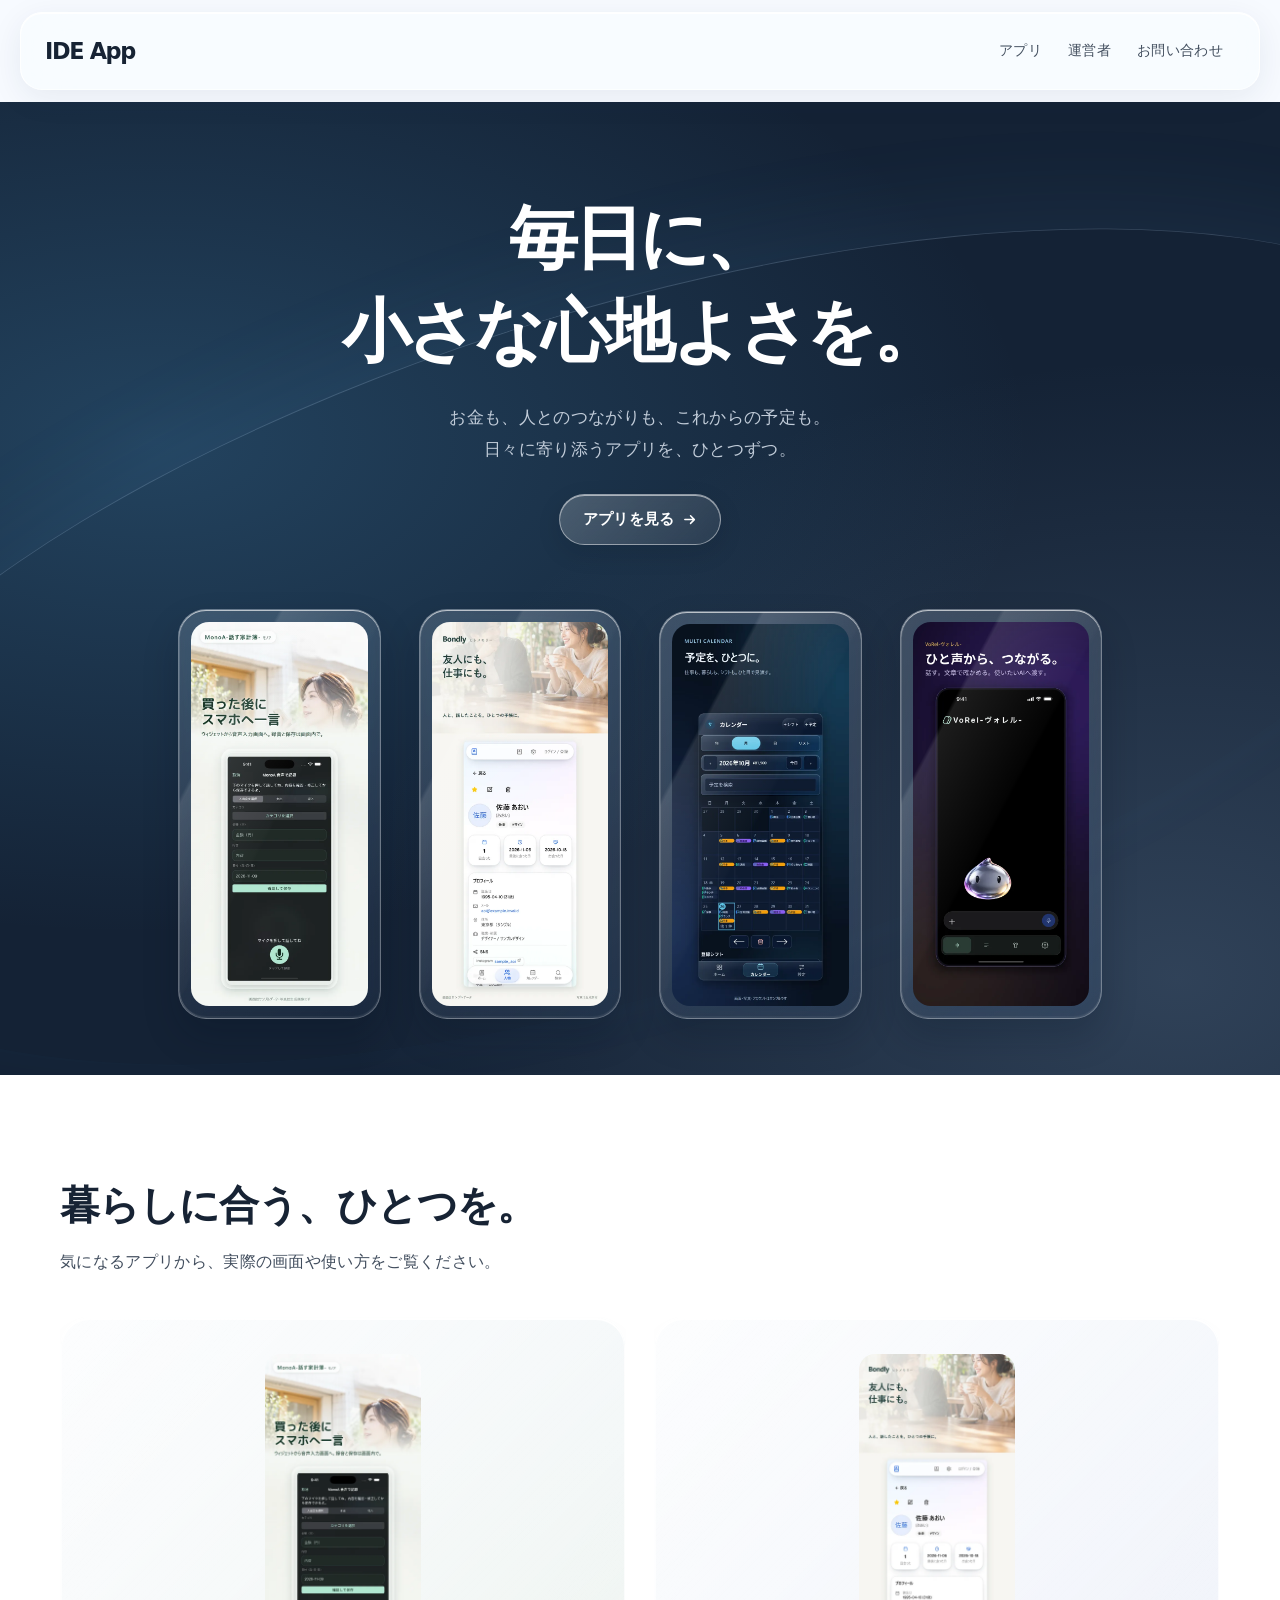
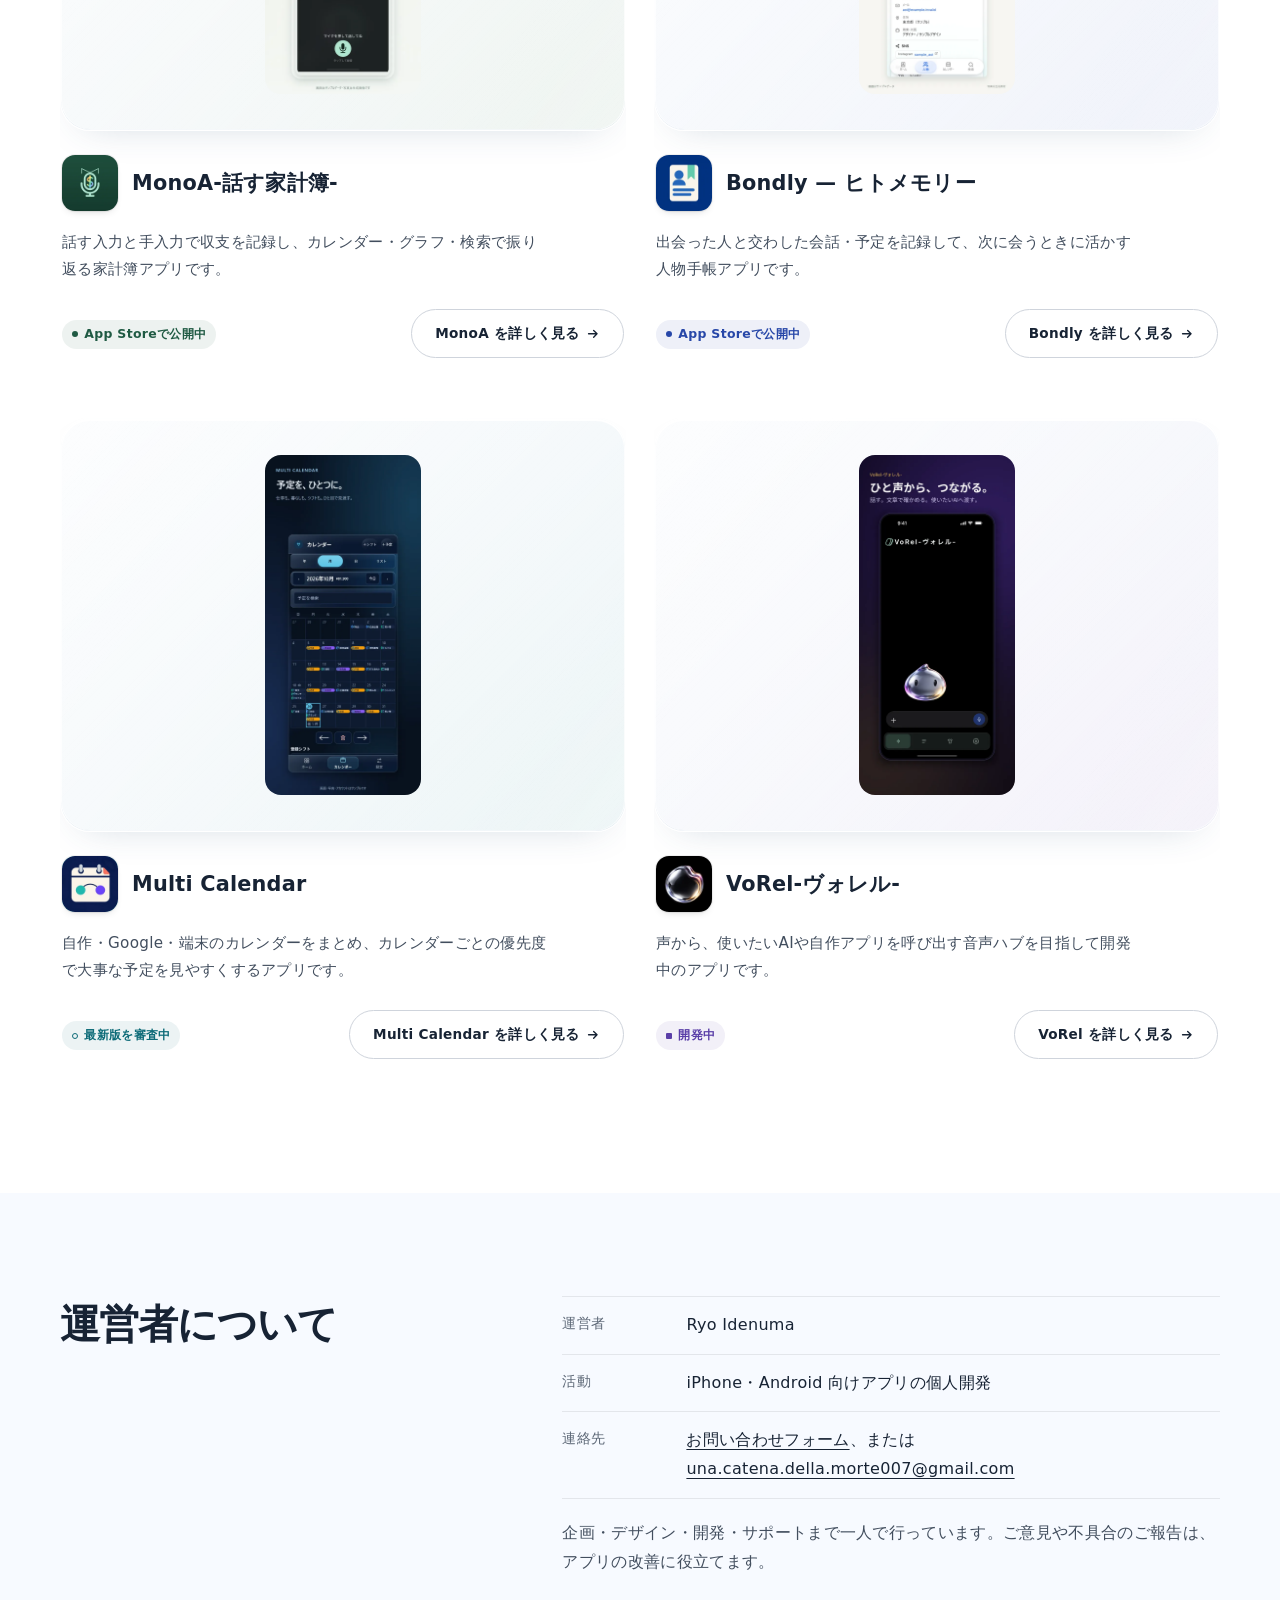
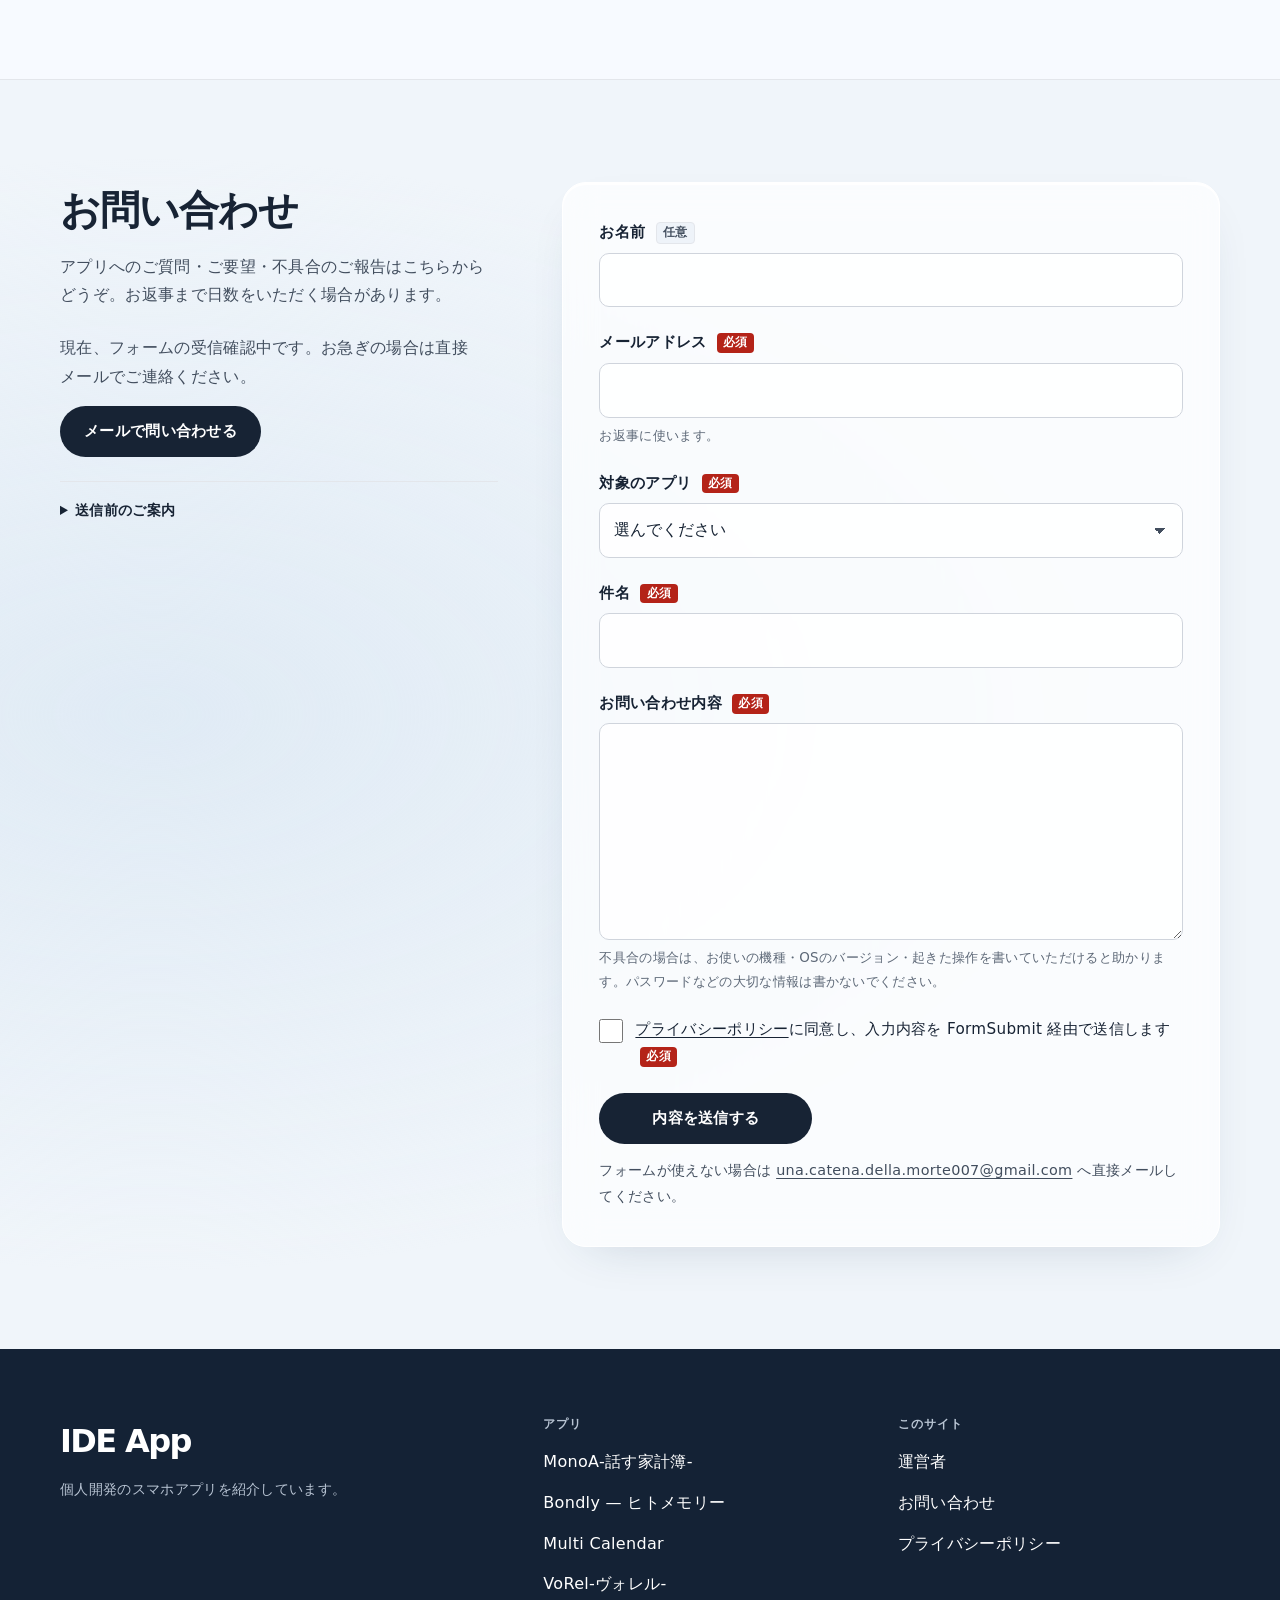
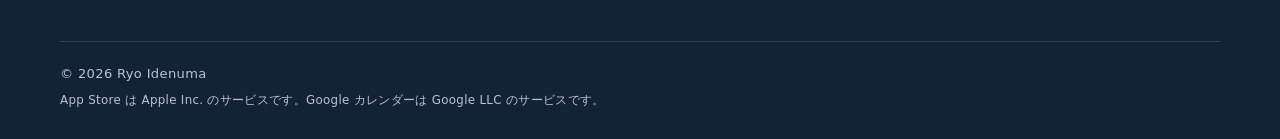
==== commit 01e121a3: "IDE Appに透明なガラス面と反射光を追加" ====
--- a/index.html
+++ b/index.html
@@ -22,9 +22,9 @@
 <link rel="icon" href="favicon.svg" type="image/svg+xml">
 <link rel="icon" href="favicon-32.png" sizes="32x32" type="image/png">
 <link rel="apple-touch-icon" href="apple-touch-icon.png">
-<link rel="stylesheet" href="assets/css/site.css?v=20261113-simple">
-<script src="site-config.js?v=20261113-simple" defer></script>
-<script src="assets/js/site.js?v=20261113-simple" defer></script>
+<link rel="stylesheet" href="assets/css/site.css?v=20261113-glass">
+<script src="site-config.js?v=20261113-glass" defer></script>
+<script src="assets/js/site.js?v=20261113-glass" defer></script>
 </head>
 <body class="page-home">
 <a class="skip" href="#main">本文へ移動</a>
@@ -52,7 +52,7 @@
         <p class="hero-lead" data-edit-id="hero-lead">お金も、人とのつながりも、これからの予定も。<br>日々に寄り添うアプリを、ひとつずつ。</p>
         <a class="btn hero-cta" href="#apps" data-edit-id="hero-apps">アプリを見る<svg class="i" aria-hidden="true" viewBox="0 0 16 16"><path d="M3 8h10M9 4l4 4-4 4" fill="none" stroke="currentColor" stroke-width="1.6" stroke-linecap="round" stroke-linejoin="round"/></svg></a>
       </div>
-      <div class="hero-shots" role="region" aria-label="4つのアプリの画面。狭い画面では横にスクロールできます" tabindex="0"><figure class="hero-shot hero-shot-1" data-edit-id="hero-screen-monoa"><a href="apps/monoa/index.html" aria-label="MonoA の音声入力画面のアプリを詳しく見る"><img src="assets/media/monoa/screen-voice.webp" alt="MonoA の音声入力画面" width="640" height="1391" decoding="async" fetchpriority="high" class="phone"></a></figure><figure class="hero-shot hero-shot-2" data-edit-id="hero-screen-bondly"><a href="apps/bondly/index.html" aria-label="Bondly の人物画面のアプリを詳しく見る"><img src="assets/media/bondly/screen-people.webp" alt="Bondly の人物画面" width="640" height="1391" decoding="async" fetchpriority="high" class="phone"></a></figure><figure class="hero-shot hero-shot-3" data-edit-id="hero-screen-multicalendar"><a href="apps/multicalendar/index.html" aria-label="Multi Calendar の月カレンダー画面のアプリを詳しく見る"><img src="assets/media/multicalendar/screen-month.webp" alt="Multi Calendar の月カレンダー画面" width="640" height="1387" decoding="async" fetchpriority="high" class="phone"></a></figure><figure class="hero-shot hero-shot-4" data-edit-id="hero-screen-vorel"><a href="apps/vorel/index.html" aria-label="開発中の VoRel の音声画面のアプリを詳しく見る"><img src="assets/media/vorel/screen-voice.webp" alt="開発中の VoRel の音声画面" width="640" height="1391" decoding="async" fetchpriority="high" class="phone"></a></figure>      </div>
+      <div class="hero-shots" role="region" aria-label="4つのアプリの画面。狭い画面では横にスクロールできます" tabindex="0"><figure class="hero-shot hero-shot-1" data-edit-id="hero-screen-monoa"><a href="apps/monoa/index.html" aria-label="MonoA の音声入力画面のアプリを詳しく見る"><img src="assets/media/monoa/screen-voice.webp?v=20261113-glass" alt="MonoA の音声入力画面" width="640" height="1391" decoding="async" fetchpriority="high" class="phone"></a></figure><figure class="hero-shot hero-shot-2" data-edit-id="hero-screen-bondly"><a href="apps/bondly/index.html" aria-label="Bondly の人物画面のアプリを詳しく見る"><img src="assets/media/bondly/screen-people.webp?v=20261113-glass" alt="Bondly の人物画面" width="640" height="1391" decoding="async" fetchpriority="high" class="phone"></a></figure><figure class="hero-shot hero-shot-3" data-edit-id="hero-screen-multicalendar"><a href="apps/multicalendar/index.html" aria-label="Multi Calendar の月カレンダー画面のアプリを詳しく見る"><img src="assets/media/multicalendar/screen-month.webp?v=20261113-glass" alt="Multi Calendar の月カレンダー画面" width="640" height="1387" decoding="async" fetchpriority="high" class="phone"></a></figure><figure class="hero-shot hero-shot-4" data-edit-id="hero-screen-vorel"><a href="apps/vorel/index.html" aria-label="開発中の VoRel の音声画面のアプリを詳しく見る"><img src="assets/media/vorel/screen-voice.webp?v=20261113-glass" alt="開発中の VoRel の音声画面" width="640" height="1391" decoding="async" fetchpriority="high" class="phone"></a></figure>      </div>
     </div>
   </section>
 
@@ -65,11 +65,11 @@
       <div class="app-grid">
     <article class="app-card" id="app-monoa" style="--app:#1f5a43;--app-tint:#e6efe9" data-edit-id="app-row-monoa">
       <a class="app-card-media" href="apps/monoa/index.html" tabindex="-1" aria-hidden="true">
-        <img src="assets/media/monoa/screen-voice.webp" alt="" width="640" height="1391" loading="lazy" decoding="async" class="phone phone-a">
-      </a>
-      <div class="app-card-body">
-        <div class="app-id">
-          <img src="assets/media/monoa/icon.webp" alt="" width="256" height="256" loading="lazy" decoding="async" class="app-icon">
+        <img src="assets/media/monoa/screen-voice.webp?v=20261113-glass" alt="" width="640" height="1391" loading="lazy" decoding="async" class="phone phone-a">
+      </a>
+      <div class="app-card-body">
+        <div class="app-id">
+          <img src="assets/media/monoa/icon.webp?v=20261113-glass" alt="" width="256" height="256" loading="lazy" decoding="async" class="app-icon">
           <div class="app-id-text">
             <h3 class="app-name" data-edit-id="app-row-monoa-name">MonoA-話す家計簿-</h3>
           </div>
@@ -83,11 +83,11 @@
     </article>
     <article class="app-card" id="app-bondly" style="--app:#2747a8;--app-tint:#e8ecf8" data-edit-id="app-row-bondly">
       <a class="app-card-media" href="apps/bondly/index.html" tabindex="-1" aria-hidden="true">
-        <img src="assets/media/bondly/screen-people.webp" alt="" width="640" height="1391" loading="lazy" decoding="async" class="phone phone-a">
-      </a>
-      <div class="app-card-body">
-        <div class="app-id">
-          <img src="assets/media/bondly/icon.webp" alt="" width="256" height="256" loading="lazy" decoding="async" class="app-icon">
+        <img src="assets/media/bondly/screen-people.webp?v=20261113-glass" alt="" width="640" height="1391" loading="lazy" decoding="async" class="phone phone-a">
+      </a>
+      <div class="app-card-body">
+        <div class="app-id">
+          <img src="assets/media/bondly/icon.webp?v=20261113-glass" alt="" width="256" height="256" loading="lazy" decoding="async" class="app-icon">
           <div class="app-id-text">
             <h3 class="app-name" data-edit-id="app-row-bondly-name">Bondly — ヒトメモリー</h3>
           </div>
@@ -101,11 +101,11 @@
     </article>
     <article class="app-card" id="app-multicalendar" style="--app:#0d6b78;--app-tint:#e2f0f1" data-edit-id="app-row-multicalendar">
       <a class="app-card-media" href="apps/multicalendar/index.html" tabindex="-1" aria-hidden="true">
-        <img src="assets/media/multicalendar/screen-month.webp" alt="" width="640" height="1387" loading="lazy" decoding="async" class="phone phone-a">
-      </a>
-      <div class="app-card-body">
-        <div class="app-id">
-          <img src="assets/media/multicalendar/icon.webp" alt="" width="256" height="256" loading="lazy" decoding="async" class="app-icon">
+        <img src="assets/media/multicalendar/screen-month.webp?v=20261113-glass" alt="" width="640" height="1387" loading="lazy" decoding="async" class="phone phone-a">
+      </a>
+      <div class="app-card-body">
+        <div class="app-id">
+          <img src="assets/media/multicalendar/icon.webp?v=20261113-glass" alt="" width="256" height="256" loading="lazy" decoding="async" class="app-icon">
           <div class="app-id-text">
             <h3 class="app-name" data-edit-id="app-row-multicalendar-name">Multi Calendar</h3>
           </div>
@@ -119,11 +119,11 @@
     </article>
     <article class="app-card" id="app-vorel" style="--app:#5b3fa8;--app-tint:#eeeaf7" data-edit-id="app-row-vorel">
       <a class="app-card-media" href="apps/vorel/index.html" tabindex="-1" aria-hidden="true">
-        <img src="assets/media/vorel/screen-voice.webp" alt="" width="640" height="1391" loading="lazy" decoding="async" class="phone phone-a">
-      </a>
-      <div class="app-card-body">
-        <div class="app-id">
-          <img src="assets/media/vorel/icon.webp" alt="" width="256" height="256" loading="lazy" decoding="async" class="app-icon">
+        <img src="assets/media/vorel/screen-voice.webp?v=20261113-glass" alt="" width="640" height="1391" loading="lazy" decoding="async" class="phone phone-a">
+      </a>
+      <div class="app-card-body">
+        <div class="app-id">
+          <img src="assets/media/vorel/icon.webp?v=20261113-glass" alt="" width="256" height="256" loading="lazy" decoding="async" class="app-icon">
           <div class="app-id-text">
             <h3 class="app-name" data-edit-id="app-row-vorel-name">VoRel-ヴォレル-</h3>
           </div>
--- a/assets/css/site.css
+++ b/assets/css/site.css
@@ -1,8 +1,8 @@
-/* IDE App：深いネイビーの表紙と、白い本文。実画面と文字を主役にする。 */
+/* IDE App：ネイビーと透明なガラス。実画面と文字の読みやすさを保つ。 */
 
 :root {
-  --bg: #ffffff;
-  --bg-2: #f5f6f7;      /* 区切り用の淡いグレー */
+  --bg: #f7faff;
+  --bg-2: #eef3f9;      /* 区切り用の淡いグレー */
   --card: #ffffff;
   --ink: #172334;
   --ink-2: #424e5e;     /* 本文の補助色（白地で約 9.8:1） */
@@ -62,12 +62,16 @@
 
 /* ---------- ヘッダー（サイト内ナビ＋アプリ切替） ---------- */
 .site-header {
-  position: sticky; top: 0; z-index: 50;
+  position: sticky; top: 12px; z-index: 50;
+  width: min(100% - 24px, 1240px); margin: 12px auto; border-radius: 22px;
+  border: 1px solid rgba(255, 255, 255, .85);
+  box-shadow: 0 8px 32px rgba(28, 53, 82, .08), inset 0 1px 0 #fff;
   background: rgba(255, 255, 255, .92);
   backdrop-filter: saturate(1.6) blur(12px);
   -webkit-backdrop-filter: saturate(1.6) blur(12px);
   border-bottom: 1px solid var(--line);
 }
+.site-header .header-in { width: calc(100% - 48px); }
 .header-in { display: flex; align-items: center; justify-content: space-between; gap: 12px; min-height: 76px; }
 .brand { display: inline-flex; align-items: center; gap: 10px; text-decoration: none; font-weight: 700; min-height: 44px; }
 .brand-mark {
@@ -153,8 +157,10 @@
 .section-lead { margin-top: .9em; color: var(--ink-2); }
 
 /* ---------- 表紙：見出しと4つの実画面 ---------- */
-.hero { background: #142235; color: #fff; padding-block: clamp(64px, 7vw, 100px) 0; }
-.hero-in { display: grid; gap: clamp(40px, 5vw, 64px); }
+.hero { position: relative; isolation: isolate; overflow: hidden;
+  background: radial-gradient(ellipse at 12% 35%, rgba(73, 153, 204, .28), transparent 55%), radial-gradient(ellipse at 92% 90%, rgba(131, 161, 194, .25), transparent 50%), #142235;
+  color: #fff; padding-block: clamp(64px, 7vw, 100px) 0; }
+.hero-in { position: relative; z-index: 1; display: grid; gap: clamp(40px, 5vw, 64px); }
 .hero-text { text-align: center; max-width: 900px; margin-inline: auto; }
 .hero-title { font-size: clamp(2rem, 5.4vw, 4.8rem); line-height: 1.35; letter-spacing: -.055em; font-weight: 750; }
 .hero-lead { color: #c0cbd8; font-size: clamp(.9rem, 1.5vw, 1.05rem); line-height: 1.9; margin-top: 24px; }
@@ -578,6 +584,84 @@
   *, *::before, *::after { transition: none !important; animation: none !important; }
 }
 
+/* ---------- ガラス：透明な面、厚い縁、斜めに入る反射光 ---------- */
+.hero::before {
+  content: ""; position: absolute; z-index: 0; pointer-events: none;
+  width: 140%; height: 70%; top: 21%; left: -20%; border-radius: 50%;
+  transform: rotate(-17deg); border-top: 1px solid rgba(193, 224, 255, .2);
+  box-shadow: 0 -30px 90px rgba(104, 176, 224, .07);
+}
+.hero-shot {
+  position: relative; padding: clamp(7px, 1vw, 12px); border-radius: 28px;
+  background: #26394d; border: 1px solid rgba(255, 255, 255, .3);
+  box-shadow: inset 0 1px 0 rgba(255, 255, 255, .65), inset 0 -2px 1px rgba(255, 255, 255, .06), 0 18px 36px rgba(4, 14, 28, .2);
+  transition: transform .25s ease, border-color .25s ease;
+}
+.hero-shot::after {
+  content: ""; position: absolute; inset: 0; border-radius: inherit; pointer-events: none;
+  background: linear-gradient(118deg, transparent 24%, rgba(255, 255, 255, .11) 25%, rgba(255, 255, 255, .015) 49%, transparent 50%);
+  box-shadow: inset 1px 0 0 rgba(255, 255, 255, .16), inset -1px 0 0 rgba(255, 255, 255, .05);
+}
+.hero-shot:hover { transform: translateY(-6px); border-color: rgba(255, 255, 255, .6); }
+.hero-shot a:hover { transform: none; }
+.hero-shot .phone { border-radius: 18px; }
+.app-card-media, .app-hero-media, .story-media {
+  position: relative; border-radius: 30px; border: 1px solid rgba(255, 255, 255, .95);
+  background: linear-gradient(135deg, rgba(255, 255, 255, .88), rgba(255, 255, 255, .35)), radial-gradient(ellipse at 90% 90%, var(--app-tint), #eaf1f8);
+  box-shadow: inset 0 2px 1px #fff, inset 0 -1px 0 rgba(141, 170, 200, .2), 0 14px 40px -24px rgba(46, 81, 117, .28);
+}
+.app-card-media::after, .app-hero-media::after, .story-media::after {
+  content: ""; position: absolute; inset: 0; border-radius: inherit; pointer-events: none;
+  border: 1px solid rgba(255, 255, 255, .65);
+  background: linear-gradient(122deg, rgba(255, 255, 255, .2), transparent 24% 80%, rgba(255, 255, 255, .15));
+}
+.form {
+  border: 1px solid #fff; background: #fdfefe; border-radius: 24px;
+  box-shadow: inset 0 2px 0 #fff, 0 18px 50px -28px rgba(26, 55, 85, .23);
+}
+.contact { background: radial-gradient(ellipse at 12% 50%, #e0ebf5, transparent 62%), #f0f5fa; }
+.app-switch { border-top-color: rgba(104, 127, 154, .15); }
+@supports ((backdrop-filter: blur(1px)) or (-webkit-backdrop-filter: blur(1px))) {
+  .site-header {
+    background: rgba(248, 252, 255, .73); border-bottom-color: rgba(255, 255, 255, .6);
+    backdrop-filter: blur(24px) saturate(135%); -webkit-backdrop-filter: blur(24px) saturate(135%);
+  }
+  .hero-shot {
+    background: linear-gradient(145deg, rgba(255, 255, 255, .16), rgba(255, 255, 255, .035));
+    backdrop-filter: blur(16px) saturate(125%); -webkit-backdrop-filter: blur(16px) saturate(125%);
+  }
+  .hero-cta {
+    background: linear-gradient(135deg, rgba(255, 255, 255, .21), rgba(255, 255, 255, .07));
+    border-color: rgba(255, 255, 255, .45); color: #fff;
+    box-shadow: inset 0 1px 0 rgba(255, 255, 255, .55), 0 8px 24px rgba(4, 14, 28, .12);
+    backdrop-filter: blur(12px); -webkit-backdrop-filter: blur(12px);
+  }
+  .hero-cta:hover { background: rgba(255, 255, 255, .25); border-color: rgba(255, 255, 255, .7); }
+  .form {
+    background: rgba(255, 255, 255, .68);
+    backdrop-filter: blur(16px); -webkit-backdrop-filter: blur(16px);
+  }
+  .field input[type="text"], .field input[type="email"], .field select, .field textarea { background-color: rgba(255, 255, 255, .8); }
+}
+@media (max-width: 600px) {
+  .site-header { top: 8px; width: calc(100% - 16px); margin-block: 8px; border-radius: 18px; }
+  .site-header .header-in { width: calc(100% - 24px); }
+  .hero-shot { border-radius: 24px; }
+  .hero-shot .phone { border-radius: 16px; }
+  .hero-shot { backdrop-filter: blur(10px); -webkit-backdrop-filter: blur(10px); }
+  .app-card-media, .app-hero-media, .story-media { border-radius: 24px; }
+}
+/* 透過を減らす指定と高コントラスト指定では、文字の後ろを不透明にする。 */
+@media (prefers-reduced-transparency: reduce), (prefers-contrast: more) {
+  .site-header, .form { background: #fff; backdrop-filter: none; -webkit-backdrop-filter: none; }
+  .hero-shot { background: #26394d; backdrop-filter: none; -webkit-backdrop-filter: none; }
+  .hero-cta { background: #fff; color: #142235; }
+  .hero-shot::after { background: none; }
+}
+@media (prefers-reduced-motion: reduce) {
+  .hero-shot:hover, .hero-shot a:hover, .app-card-media:hover .phone { transform: none; }
+}
+
 /* ---------- 印刷 ---------- */
 @media print {
   .site-header, .skip, .hero-shots, .shots-hint, .form, .notice, .mail-direct, .toc { display: none !important; }
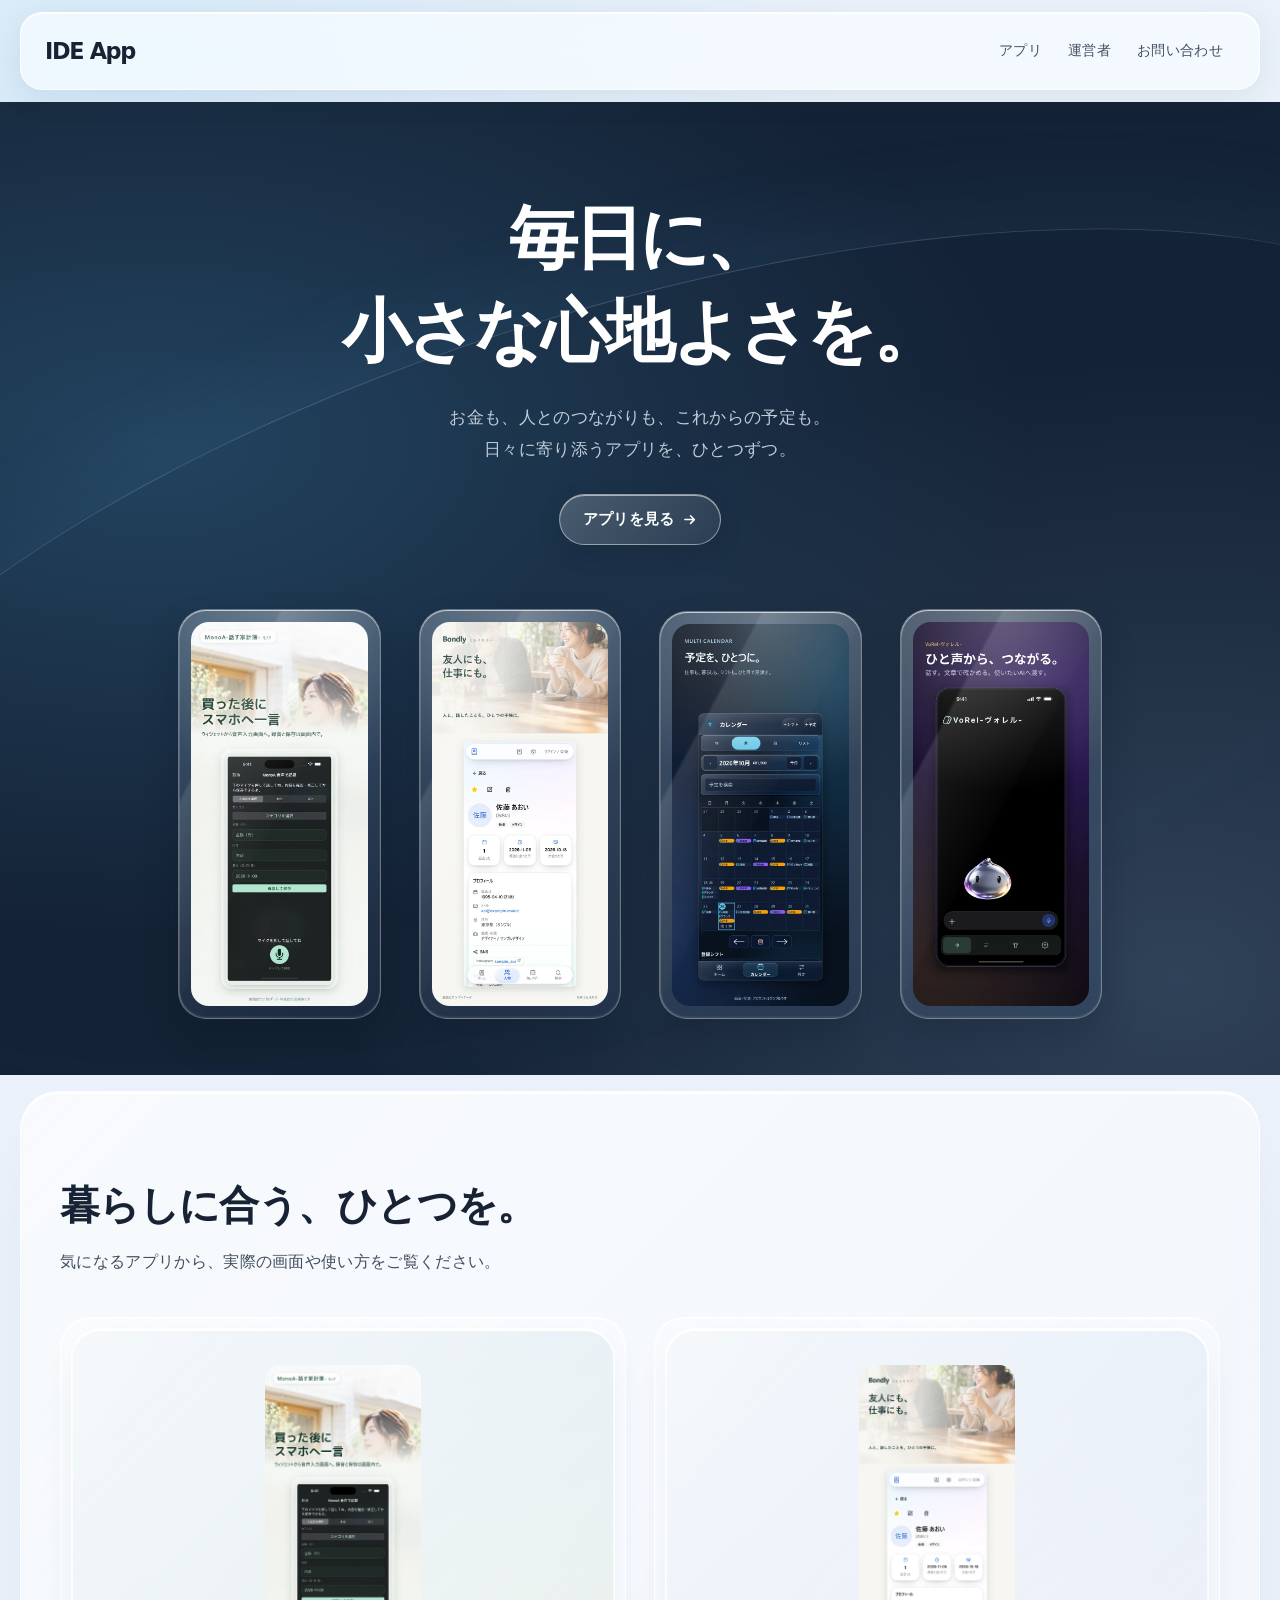
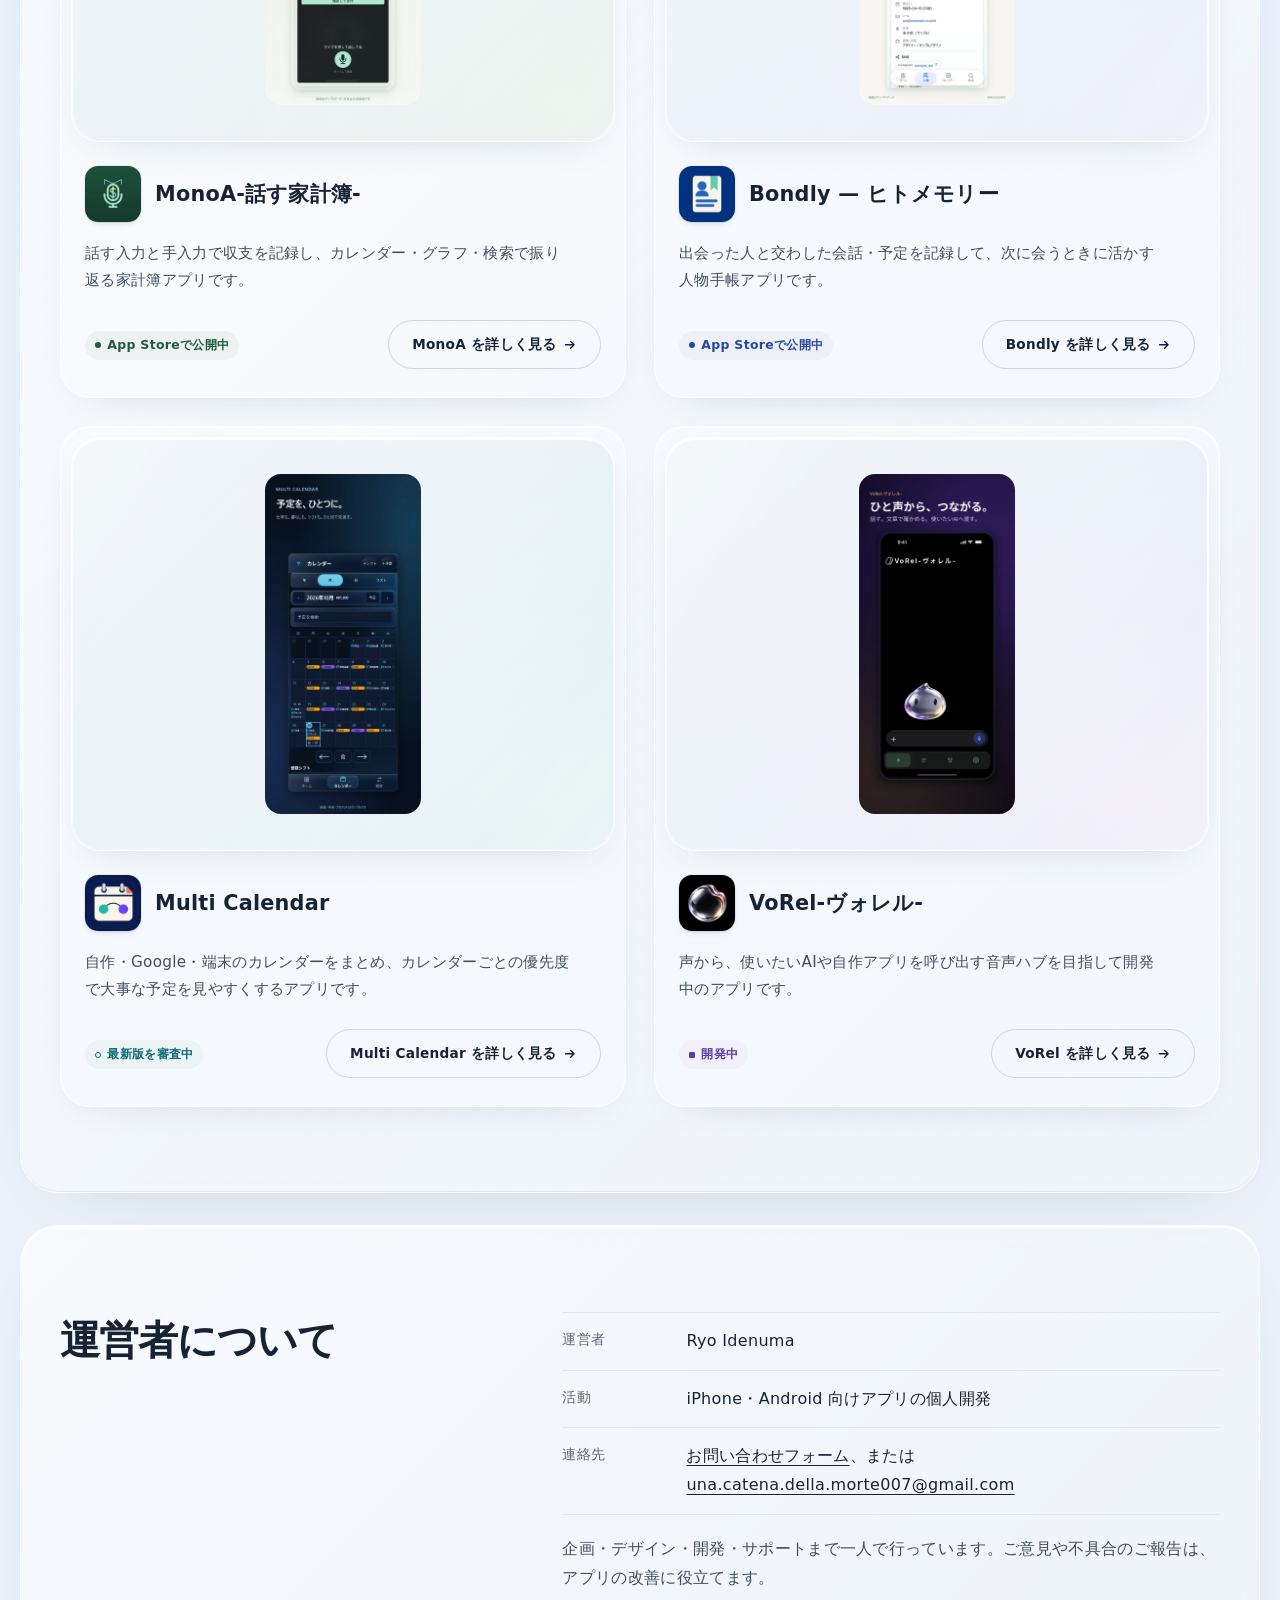
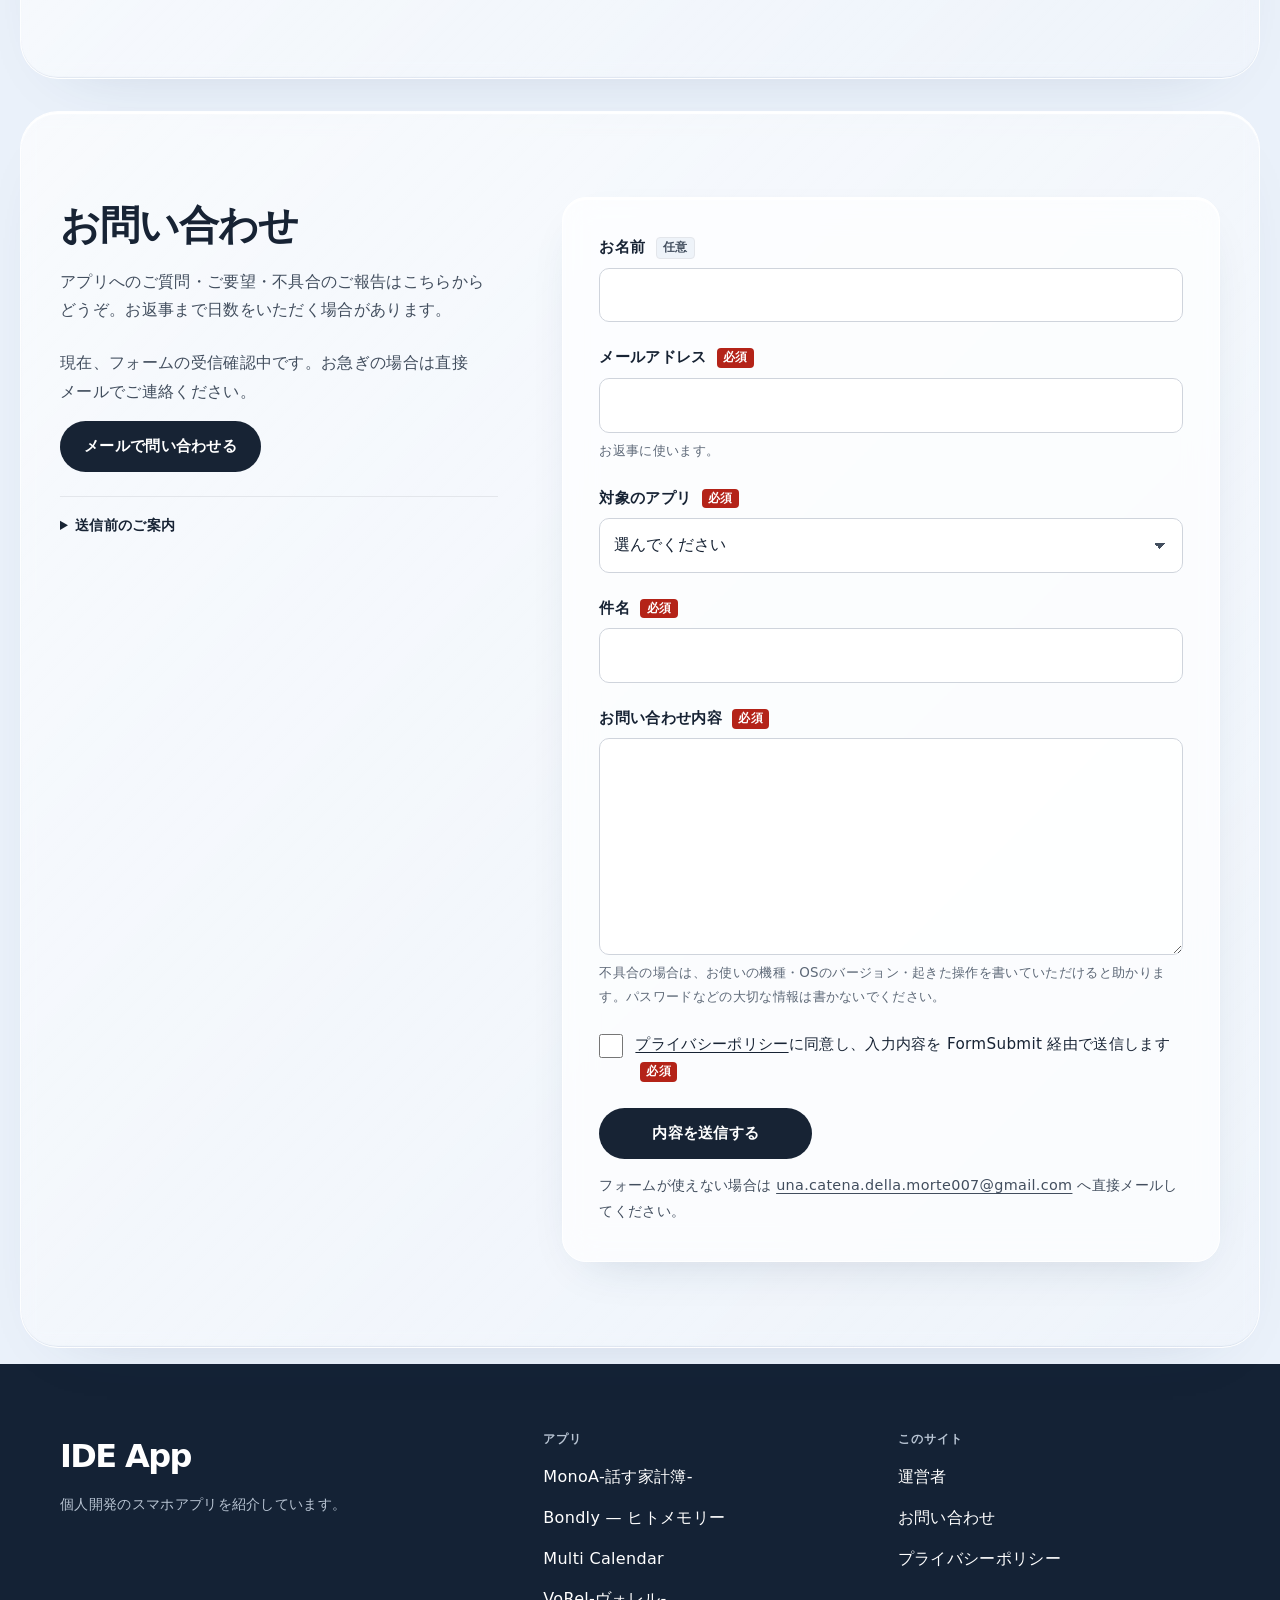
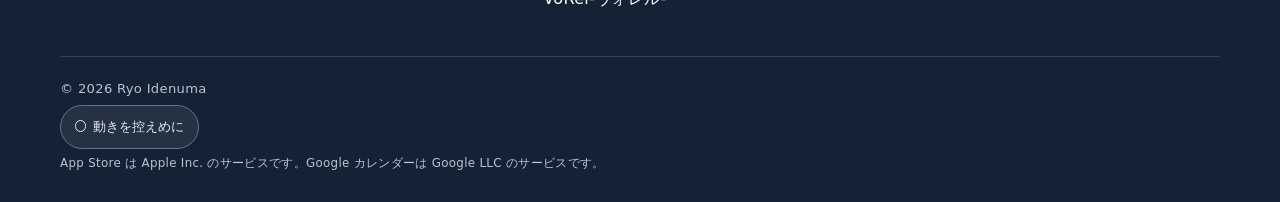
==== commit eed3b682: "全体のガラス表現と実画面ガイド・操作アニメーションを拡充" ====
--- a/index.html
+++ b/index.html
@@ -22,9 +22,10 @@
 <link rel="icon" href="favicon.svg" type="image/svg+xml">
 <link rel="icon" href="favicon-32.png" sizes="32x32" type="image/png">
 <link rel="apple-touch-icon" href="apple-touch-icon.png">
-<link rel="stylesheet" href="assets/css/site.css?v=20261113-glass">
-<script src="site-config.js?v=20261113-glass" defer></script>
-<script src="assets/js/site.js?v=20261113-glass" defer></script>
+<link rel="stylesheet" href="assets/css/site.css?v=20261114-experience">
+<script src="site-config.js?v=20261114-experience" defer></script>
+<script src="assets/js/site.js?v=20261114-experience" defer></script>
+<script src="assets/js/experience.js?v=20261114-experience" defer></script>
 </head>
 <body class="page-home">
 <a class="skip" href="#main">本文へ移動</a>
@@ -42,6 +43,7 @@
   <nav class="app-switch" aria-label="アプリごとの紹介ページ">
     <ul class="wrap"><li><a href="apps/monoa/index.html" style="--app:#1f5a43" data-edit-id="switch-monoa"><span class="dot" aria-hidden="true"></span>MonoA</a></li><li><a href="apps/bondly/index.html" style="--app:#2747a8" data-edit-id="switch-bondly"><span class="dot" aria-hidden="true"></span>Bondly</a></li><li><a href="apps/multicalendar/index.html" style="--app:#0d6b78" data-edit-id="switch-multicalendar"><span class="dot" aria-hidden="true"></span>Multi Calendar</a></li><li><a href="apps/vorel/index.html" style="--app:#5b3fa8" data-edit-id="switch-vorel"><span class="dot" aria-hidden="true"></span>VoRel</a></li></ul>
   </nav>
+  <div class="reading-progress" aria-hidden="true"><span data-reading-progress></span></div>
 </header>
 
 <main id="main">
@@ -52,7 +54,7 @@
         <p class="hero-lead" data-edit-id="hero-lead">お金も、人とのつながりも、これからの予定も。<br>日々に寄り添うアプリを、ひとつずつ。</p>
         <a class="btn hero-cta" href="#apps" data-edit-id="hero-apps">アプリを見る<svg class="i" aria-hidden="true" viewBox="0 0 16 16"><path d="M3 8h10M9 4l4 4-4 4" fill="none" stroke="currentColor" stroke-width="1.6" stroke-linecap="round" stroke-linejoin="round"/></svg></a>
       </div>
-      <div class="hero-shots" role="region" aria-label="4つのアプリの画面。狭い画面では横にスクロールできます" tabindex="0"><figure class="hero-shot hero-shot-1" data-edit-id="hero-screen-monoa"><a href="apps/monoa/index.html" aria-label="MonoA の音声入力画面のアプリを詳しく見る"><img src="assets/media/monoa/screen-voice.webp?v=20261113-glass" alt="MonoA の音声入力画面" width="640" height="1391" decoding="async" fetchpriority="high" class="phone"></a></figure><figure class="hero-shot hero-shot-2" data-edit-id="hero-screen-bondly"><a href="apps/bondly/index.html" aria-label="Bondly の人物画面のアプリを詳しく見る"><img src="assets/media/bondly/screen-people.webp?v=20261113-glass" alt="Bondly の人物画面" width="640" height="1391" decoding="async" fetchpriority="high" class="phone"></a></figure><figure class="hero-shot hero-shot-3" data-edit-id="hero-screen-multicalendar"><a href="apps/multicalendar/index.html" aria-label="Multi Calendar の月カレンダー画面のアプリを詳しく見る"><img src="assets/media/multicalendar/screen-month.webp?v=20261113-glass" alt="Multi Calendar の月カレンダー画面" width="640" height="1387" decoding="async" fetchpriority="high" class="phone"></a></figure><figure class="hero-shot hero-shot-4" data-edit-id="hero-screen-vorel"><a href="apps/vorel/index.html" aria-label="開発中の VoRel の音声画面のアプリを詳しく見る"><img src="assets/media/vorel/screen-voice.webp?v=20261113-glass" alt="開発中の VoRel の音声画面" width="640" height="1391" decoding="async" fetchpriority="high" class="phone"></a></figure>      </div>
+      <div class="hero-shots" role="region" aria-label="4つのアプリの画面。狭い画面では横にスクロールできます" tabindex="0"><figure class="hero-shot hero-shot-1" data-edit-id="hero-screen-monoa"><a href="apps/monoa/index.html" aria-label="MonoA の音声入力画面のアプリを詳しく見る"><img src="assets/media/monoa/screen-voice.webp?v=20261114-experience" alt="MonoA の音声入力画面" width="640" height="1391" decoding="async" fetchpriority="high" class="phone"></a></figure><figure class="hero-shot hero-shot-2" data-edit-id="hero-screen-bondly"><a href="apps/bondly/index.html" aria-label="Bondly の人物画面のアプリを詳しく見る"><img src="assets/media/bondly/screen-people.webp?v=20261114-experience" alt="Bondly の人物画面" width="640" height="1391" decoding="async" fetchpriority="high" class="phone"></a></figure><figure class="hero-shot hero-shot-3" data-edit-id="hero-screen-multicalendar"><a href="apps/multicalendar/index.html" aria-label="Multi Calendar の月カレンダー画面のアプリを詳しく見る"><img src="assets/media/multicalendar/screen-month.webp?v=20261114-experience" alt="Multi Calendar の月カレンダー画面" width="640" height="1387" decoding="async" fetchpriority="high" class="phone"></a></figure><figure class="hero-shot hero-shot-4" data-edit-id="hero-screen-vorel"><a href="apps/vorel/index.html" aria-label="開発中の VoRel の音声画面のアプリを詳しく見る"><img src="assets/media/vorel/screen-voice.webp?v=20261114-experience" alt="開発中の VoRel の音声画面" width="640" height="1391" decoding="async" fetchpriority="high" class="phone"></a></figure>      </div>
     </div>
   </section>
 
@@ -65,11 +67,11 @@
       <div class="app-grid">
     <article class="app-card" id="app-monoa" style="--app:#1f5a43;--app-tint:#e6efe9" data-edit-id="app-row-monoa">
       <a class="app-card-media" href="apps/monoa/index.html" tabindex="-1" aria-hidden="true">
-        <img src="assets/media/monoa/screen-voice.webp?v=20261113-glass" alt="" width="640" height="1391" loading="lazy" decoding="async" class="phone phone-a">
-      </a>
-      <div class="app-card-body">
-        <div class="app-id">
-          <img src="assets/media/monoa/icon.webp?v=20261113-glass" alt="" width="256" height="256" loading="lazy" decoding="async" class="app-icon">
+        <img src="assets/media/monoa/screen-voice.webp?v=20261114-experience" alt="" width="640" height="1391" loading="lazy" decoding="async" class="phone phone-a">
+      </a>
+      <div class="app-card-body">
+        <div class="app-id">
+          <img src="assets/media/monoa/icon.webp?v=20261114-experience" alt="" width="256" height="256" loading="lazy" decoding="async" class="app-icon">
           <div class="app-id-text">
             <h3 class="app-name" data-edit-id="app-row-monoa-name">MonoA-話す家計簿-</h3>
           </div>
@@ -83,11 +85,11 @@
     </article>
     <article class="app-card" id="app-bondly" style="--app:#2747a8;--app-tint:#e8ecf8" data-edit-id="app-row-bondly">
       <a class="app-card-media" href="apps/bondly/index.html" tabindex="-1" aria-hidden="true">
-        <img src="assets/media/bondly/screen-people.webp?v=20261113-glass" alt="" width="640" height="1391" loading="lazy" decoding="async" class="phone phone-a">
-      </a>
-      <div class="app-card-body">
-        <div class="app-id">
-          <img src="assets/media/bondly/icon.webp?v=20261113-glass" alt="" width="256" height="256" loading="lazy" decoding="async" class="app-icon">
+        <img src="assets/media/bondly/screen-people.webp?v=20261114-experience" alt="" width="640" height="1391" loading="lazy" decoding="async" class="phone phone-a">
+      </a>
+      <div class="app-card-body">
+        <div class="app-id">
+          <img src="assets/media/bondly/icon.webp?v=20261114-experience" alt="" width="256" height="256" loading="lazy" decoding="async" class="app-icon">
           <div class="app-id-text">
             <h3 class="app-name" data-edit-id="app-row-bondly-name">Bondly — ヒトメモリー</h3>
           </div>
@@ -101,11 +103,11 @@
     </article>
     <article class="app-card" id="app-multicalendar" style="--app:#0d6b78;--app-tint:#e2f0f1" data-edit-id="app-row-multicalendar">
       <a class="app-card-media" href="apps/multicalendar/index.html" tabindex="-1" aria-hidden="true">
-        <img src="assets/media/multicalendar/screen-month.webp?v=20261113-glass" alt="" width="640" height="1387" loading="lazy" decoding="async" class="phone phone-a">
-      </a>
-      <div class="app-card-body">
-        <div class="app-id">
-          <img src="assets/media/multicalendar/icon.webp?v=20261113-glass" alt="" width="256" height="256" loading="lazy" decoding="async" class="app-icon">
+        <img src="assets/media/multicalendar/screen-month.webp?v=20261114-experience" alt="" width="640" height="1387" loading="lazy" decoding="async" class="phone phone-a">
+      </a>
+      <div class="app-card-body">
+        <div class="app-id">
+          <img src="assets/media/multicalendar/icon.webp?v=20261114-experience" alt="" width="256" height="256" loading="lazy" decoding="async" class="app-icon">
           <div class="app-id-text">
             <h3 class="app-name" data-edit-id="app-row-multicalendar-name">Multi Calendar</h3>
           </div>
@@ -119,11 +121,11 @@
     </article>
     <article class="app-card" id="app-vorel" style="--app:#5b3fa8;--app-tint:#eeeaf7" data-edit-id="app-row-vorel">
       <a class="app-card-media" href="apps/vorel/index.html" tabindex="-1" aria-hidden="true">
-        <img src="assets/media/vorel/screen-voice.webp?v=20261113-glass" alt="" width="640" height="1391" loading="lazy" decoding="async" class="phone phone-a">
-      </a>
-      <div class="app-card-body">
-        <div class="app-id">
-          <img src="assets/media/vorel/icon.webp?v=20261113-glass" alt="" width="256" height="256" loading="lazy" decoding="async" class="app-icon">
+        <img src="assets/media/vorel/screen-voice.webp?v=20261114-experience" alt="" width="640" height="1391" loading="lazy" decoding="async" class="phone phone-a">
+      </a>
+      <div class="app-card-body">
+        <div class="app-id">
+          <img src="assets/media/vorel/icon.webp?v=20261114-experience" alt="" width="256" height="256" loading="lazy" decoding="async" class="app-icon">
           <div class="app-id-text">
             <h3 class="app-name" data-edit-id="app-row-vorel-name">VoRel-ヴォレル-</h3>
           </div>
@@ -250,8 +252,26 @@
   </div>
   <div class="wrap footer-bottom">
     <p>© 2026 Ryo Idenuma</p>
+    <button class="motion-toggle" type="button" data-motion-toggle aria-pressed="false" hidden>動きを控えめに</button>
     <p class="footer-small">App Store は Apple Inc. のサービスです。Google カレンダーは Google LLC のサービスです。</p>
   </div>
 </footer>
+<dialog class="viewer" data-viewer aria-label="アプリ画面の拡大表示">
+  <div class="viewer-surface">
+    <div class="viewer-bar">
+      <p data-viewer-count></p>
+      <button class="btn btn-ghost" type="button" data-viewer-close autofocus>閉じる</button>
+    </div>
+    <div class="viewer-media" data-viewer-media><img data-viewer-image alt="" width="640" height="1391"></div>
+    <p class="viewer-caption" data-viewer-caption></p>
+    <p class="viewer-state" data-viewer-state role="status" aria-live="polite"></p>
+    <div class="viewer-actions">
+      <button class="btn btn-ghost" type="button" data-viewer-prev>前の画面</button>
+      <button class="btn btn-ghost" type="button" data-viewer-zoom aria-pressed="false">拡大する</button>
+      <button class="btn btn-ghost" type="button" data-viewer-next>次の画面</button>
+      <a data-viewer-original target="_blank" rel="noopener noreferrer">元の画像を開く<span class="visually-hidden">（新しいタブで開きます）</span></a>
+    </div>
+  </div>
+</dialog>
 </body>
 </html>
--- a/assets/css/site.css
+++ b/assets/css/site.css
@@ -1,7 +1,7 @@
 /* IDE App：ネイビーと透明なガラス。実画面と文字の読みやすさを保つ。 */
 
 :root {
-  --bg: #f7faff;
+  --bg: #eaf1fa;
   --bg-2: #eef3f9;      /* 区切り用の淡いグレー */
   --card: #ffffff;
   --ink: #172334;
@@ -26,7 +26,8 @@
 html { -webkit-text-size-adjust: 100%; scroll-behavior: smooth; scroll-padding-top: 0; }
 body {
   margin: 0;
-  background: var(--bg);
+  background: radial-gradient(ellipse at 10% 12%, #d5e9f8, transparent 45%), radial-gradient(ellipse at 92% 48%, #e4ddf6, transparent 42%), radial-gradient(ellipse at 18% 87%, #d3e9e7, transparent 45%), var(--bg);
+  background-attachment: fixed;
   color: var(--ink);
   font-family: var(--sans);
   font-size: 1rem;
@@ -662,7 +663,134 @@
   .hero-shot:hover, .hero-shot a:hover, .app-card-media:hover .phone { transform: none; }
 }
 
+/* ---------- 全体のガラス面 ---------- */
+[hidden] { display: none !important; }
+.section { position: relative; isolation: isolate; background: transparent; border: 0; }
+.section::before {
+  content: ""; position: absolute; z-index: -1; pointer-events: none;
+  inset: 16px max(10px, calc((100% - 1240px) / 2)); border-radius: 38px;
+  border: 1px solid rgba(255,255,255,.85);
+  background: linear-gradient(135deg, rgba(255,255,255,.66), rgba(255,255,255,.24));
+  box-shadow: inset 0 2px 1px #fff, inset 0 -1px 1px rgba(144,165,195,.2), 0 24px 70px -52px rgba(33,60,96,.28);
+  backdrop-filter: blur(10px); -webkit-backdrop-filter: blur(10px);
+}
+.app-card { position: relative; padding: 10px; border: 1px solid rgba(255,255,255,.8); border-radius: 30px; background: rgba(255,255,255,.28); box-shadow: inset 0 1px 1px #fff, 0 16px 40px -32px rgba(26,52,87,.3); }
+.app-card-body { padding: 24px 14px 18px; }
+.scene, .step, .feature, .other, .video-desc, .cta {
+  position: relative; border: 1px solid rgba(255,255,255,.86); border-radius: 22px;
+  background: linear-gradient(135deg,rgba(255,255,255,.64),rgba(255,255,255,.24));
+  box-shadow: inset 0 1px 1px #fff, 0 12px 30px -26px rgba(33,60,96,.3);
+}
+.scene, .feature { padding: 22px; }
+.scene-title { margin-top: 0; }
+.feature-list { gap: 16px; }
+.story-media, .app-hero-media, .app-card-media { background: linear-gradient(135deg,rgba(255,255,255,.72),rgba(255,255,255,.18)), radial-gradient(ellipse at 90% 90%,var(--app-tint),#d6e5f3); }
+.story-note, .guide-condition { border-left-color: color-mix(in srgb,var(--app) 40%,transparent); }
+.site-header { view-transition-name: site-header; transition: background-color .25s, box-shadow .25s; }
+.site-header.is-scrolled { box-shadow: 0 10px 40px rgba(26,47,76,.14), inset 0 1px 0 #fff; }
+.reading-progress { position: absolute; bottom: 0; left: 24px; right: 24px; height: 2px; overflow: hidden; border-radius: 2px; }
+.reading-progress span { display: block; height: 100%; background: var(--app); transform: scaleX(0); transform-origin: left; }
+.toc { position: sticky; top: calc(var(--header-h) + 24px); z-index: 40; width: min(100% - 24px,1240px); margin-inline: auto; border: 1px solid rgba(255,255,255,.85); border-radius: 20px; background: rgba(248,252,255,.86); backdrop-filter: blur(20px); -webkit-backdrop-filter: blur(20px); box-shadow: inset 0 1px 0 #fff,0 8px 24px -18px rgba(26,47,76,.25); }
+.page-app [id] { scroll-margin-top: calc(var(--header-h) + 96px); }
+.toc-list a[aria-current="location"] { color: var(--app); background: color-mix(in srgb,var(--app) 10%,#fff); box-shadow: inset 0 0 0 1px color-mix(in srgb,var(--app) 18%,transparent); }
+.glass-reactive { --light-x: 50%; --light-y: 0%; }
+.glass-reactive::before { content: ""; position: absolute; inset: 0; border-radius: inherit; pointer-events: none; background: radial-gradient(260px circle at var(--light-x) var(--light-y), rgba(255,255,255,.23),transparent 70%); }
+.btn, .sns-link, .other { transition: background-color .2s, border-color .2s, box-shadow .2s; }
+.btn:focus-visible, .other:focus-visible { box-shadow: 0 0 0 6px rgba(28,102,192,.13); }
+.faq-item summary { transition: color .18s, padding-left .18s; }
+.faq-item summary:hover { padding-left: 10px; }
+.faq-item { overflow: visible; }
+.faq-a { box-sizing: border-box; }
+.motion-toggle { justify-self: start; padding: 8px 14px; min-height: 44px; border-radius: 999px; border: 1px solid #62738a; color: #e1e9f3; background: rgba(255,255,255,.07); font: inherit; cursor: pointer; }
+.motion-toggle:hover { background: rgba(255,255,255,.15); }
+.motion-toggle:disabled { cursor: default; }
+
+/* ---------- 実画面を選びながら読めるガイド ---------- */
+.screen-guide { min-width: 0; }
+.guide-nav { position: relative; display: flex; flex-wrap: wrap; gap: 6px; padding: 8px; margin-bottom: 24px; border-radius: 24px; border: 1px solid rgba(255,255,255,.85); background: rgba(237,245,253,.5); }
+.guide-nav a { position: relative; z-index: 1; display: inline-flex; align-items: center; min-height: 44px; padding: 10px 16px; border-radius: 999px; font-size: .9rem; font-weight: 600; text-decoration: none; color: var(--ink-2); }
+.guide-nav a:hover { color: var(--app); background: rgba(255,255,255,.3); }
+.guide-nav a[aria-selected="true"] { color: var(--app); }
+.is-enhanced .guide-nav::before { content: ""; position: absolute; top: 0; left: 0; pointer-events: none; width: var(--tab-w,0px); height: var(--tab-h,0px); transform: translate(var(--tab-x,0px),var(--tab-y,0px)); border: 1px solid #fff; border-radius: 999px; background: rgba(255,255,255,.8); box-shadow: inset 0 1px 1px #fff,0 6px 16px -10px rgba(24,57,93,.4); transition: transform .28s cubic-bezier(.2,.75,.25,1), width .28s, height .28s; }
+.guide-stage { position: relative; padding: clamp(20px,4vw,44px); border: 1px solid rgba(255,255,255,.95); border-radius: 32px; background: linear-gradient(145deg,rgba(255,255,255,.68),rgba(255,255,255,.24)); box-shadow: inset 0 2px 1px #fff,0 24px 60px -42px rgba(31,62,101,.3); }
+.guide-panel { display: grid; grid-template-columns: minmax(0,.8fr) minmax(0,1.2fr); gap: clamp(24px,5vw,64px); align-items: center; position: relative; }
+.guide-panel + .guide-panel { margin-top: 56px; border-top: 1px solid var(--line); padding-top: 32px; }
+.is-enhanced .guide-panel { margin: 0; padding: 0; border: 0; }
+.guide-figure { min-width: 0; text-align: center; }
+.guide-figure .phone { width: auto; height: min(540px,66vh); max-width: 100%; object-fit: contain; margin-inline: auto; box-shadow: 0 16px 40px -24px rgba(28,48,74,.4); }
+.guide-figure figcaption { font-size: .8rem; line-height: 1.7; color: var(--ink-3); max-width: 28em; margin: 14px auto 0; }
+.guide-copy { min-height: 410px; }
+.guide-copy h3 { margin: 10px 0 18px; font-size: clamp(1.6rem,3vw,2.3rem); letter-spacing: -.025em; }
+.guide-description { color: var(--ink-2); }
+.guide-copy h4 { font-size: .9rem; margin: 26px 0 12px; }
+.guide-actions { list-style: decimal; padding-left: 1.6em !important; display: grid; gap: 12px; font-size: .95rem; color: var(--ink-2); }
+.guide-actions li { padding-left: 4px; }
+.guide-actions li::marker { color: var(--app); font-weight: 700; }
+.guide-condition { margin-top: 24px; border-left: 2px solid color-mix(in srgb,var(--app) 40%,transparent); padding-left: 16px; font-size: .85rem; color: var(--ink-3); }
+.guide-condition h4 { margin: 0 0 6px; color: var(--ink-2); }
+.guide-controls { display: grid; grid-template-columns: auto minmax(0,1fr) auto; align-items: center; gap: 12px; margin-top: 22px; }
+.guide-controls .btn:disabled, .viewer-actions .btn:disabled { opacity: .45; cursor: default; }
+.guide-status { text-align: center; font-size: .84rem; color: var(--ink-3); }
+
+/* ---------- 元画像のまま見比べる拡大表示 ---------- */
+.viewer-open { overflow: hidden; }
+.viewer { width: min(1080px,calc(100% - 32px)); max-width: none; max-height: calc(100dvh - 32px); margin: auto; padding: 0; border: 0; color: var(--ink); background: transparent; overflow: visible; }
+.viewer::backdrop { background: rgba(11,23,39,.65); backdrop-filter: blur(16px); -webkit-backdrop-filter: blur(16px); }
+.viewer-surface { max-height: calc(100dvh - 32px); overflow: auto; padding: clamp(16px,3vw,28px); border-radius: 30px; border: 1px solid rgba(255,255,255,.86); background: linear-gradient(135deg,rgba(247,252,255,.97),rgba(235,244,253,.94)); box-shadow: inset 0 2px 0 #fff,0 30px 100px rgba(3,12,24,.35); }
+.viewer-bar { display: flex; justify-content: space-between; align-items: center; gap: 12px; margin-bottom: 16px; }
+.viewer-bar p { font-size: .9rem; font-weight: 700; color: var(--ink-2); }
+.viewer-media { max-height: 62dvh; overflow: auto; border-radius: 18px; background: rgba(214,228,244,.5); padding: 16px; }
+.viewer-media img { width: auto; height: auto; max-width: 100%; max-height: 58dvh; object-fit: contain; margin-inline: auto; border-radius: 12px; }
+.viewer-media.is-zoomed img { width: 640px; max-width: none; max-height: none; }
+.viewer-caption { margin-top: 14px; font-size: .9rem; color: var(--ink-2); }
+.viewer-state { font-size: .85rem; color: var(--ink-3); }
+.viewer-actions { display: flex; flex-wrap: wrap; align-items: center; gap: 10px; margin-top: 18px; }
+.viewer-actions a { margin-left: auto; font-size: .84rem; min-height: 44px; display: inline-flex; align-items: center; }
+
+@media (max-width: 760px) {
+  body { background-attachment: scroll; }
+  .section::before { inset: 12px 6px; border-radius: 28px; backdrop-filter: none; -webkit-backdrop-filter: none; }
+  .app-card-body { padding-inline: 10px; }
+  .guide-panel { grid-template-columns: 1fr; }
+  .guide-figure .phone { height: 360px; }
+  .guide-copy { min-height: 0; }
+  .guide-nav { padding: 6px; border-radius: 20px; gap: 4px; }
+  .guide-nav a { padding: 8px 11px; font-size: .82rem; }
+  .guide-controls { gap: 8px; }
+  .guide-controls .btn { padding: 8px 12px; font-size: .8rem; }
+  .guide-status { font-size: .76rem; }
+  .toc { position: static; border-radius: 16px; }
+  .page-app [id] { scroll-margin-top: calc(var(--header-h) + 24px); }
+  .viewer { width: calc(100% - 16px); max-height: calc(100dvh - 16px); }
+  .viewer-surface { max-height: calc(100dvh - 16px); border-radius: 22px; }
+  .viewer-actions .btn { font-size: .8rem; padding-inline: 12px; }
+}
+@media (prefers-reduced-motion: no-preference) {
+  @view-transition { navigation: auto; }
+  ::view-transition-old(root) { animation: page-away .16s ease-out both; }
+  ::view-transition-new(root) { animation: page-arrive .3s cubic-bezier(.2,.75,.25,1) both; }
+}
+@keyframes page-away { to { opacity: 0; } }
+@keyframes page-arrive { from { opacity: 0; transform: translateY(8px); } to { opacity: 1; transform: translateY(0); } }
+:root.motion-reduced { scroll-behavior: auto; }
+.motion-reduced *, .motion-reduced *::before, .motion-reduced *::after { transition: none !important; animation: none !important; }
+.motion-reduced .glass-reactive::before { display: none; }
+.motion-reduced .hero-shot:hover, .motion-reduced .app-card-media:hover .phone { transform: none; }
+:root.motion-reduced::view-transition-old(root), :root.motion-reduced::view-transition-new(root), :root.motion-reduced::view-transition-group(site-header) { animation: none !important; }
+@media (prefers-reduced-transparency: reduce), (prefers-contrast: more) {
+  .section::before, .app-card, .scene, .step, .feature, .other, .video-desc, .cta, .guide-stage, .guide-nav, .toc { background: #fff; backdrop-filter: none; -webkit-backdrop-filter: none; }
+  .glass-reactive::before { display: none; }
+}
+
 /* ---------- 印刷 ---------- */
 @media print {
-  .site-header, .skip, .hero-shots, .shots-hint, .form, .notice, .mail-direct, .toc { display: none !important; }
-}
+  .site-header, .skip, .hero-shots, .shots-hint, .form, .notice, .mail-direct, .toc, .guide-nav, .guide-controls, .motion-toggle, .viewer { display: none !important; }
+}
+
+@media print { .section::before { display: none; } .guide-panel[hidden] { display: grid !important; } .guide-panel + .guide-panel { margin-top: 32px; } }
+
+.motion-toggle::before { content: ""; display: inline-block; vertical-align: -.05em; width: .85em; height: .85em; margin-right: .55em; border-radius: 50%; border: 1px solid currentColor; }
+.motion-toggle[aria-pressed="true"]::before { background: #c6e3ff; box-shadow: 0 0 12px rgba(198,227,255,.4); }
+.motion-reduced .faq-item summary:hover { padding-left: 4px; }
+
+.viewer-bar { position: sticky; top: -1px; z-index: 3; padding: 8px; border: 1px solid #fff; border-radius: 16px; background: rgba(244,249,255,.94); backdrop-filter: blur(12px); -webkit-backdrop-filter: blur(12px); }
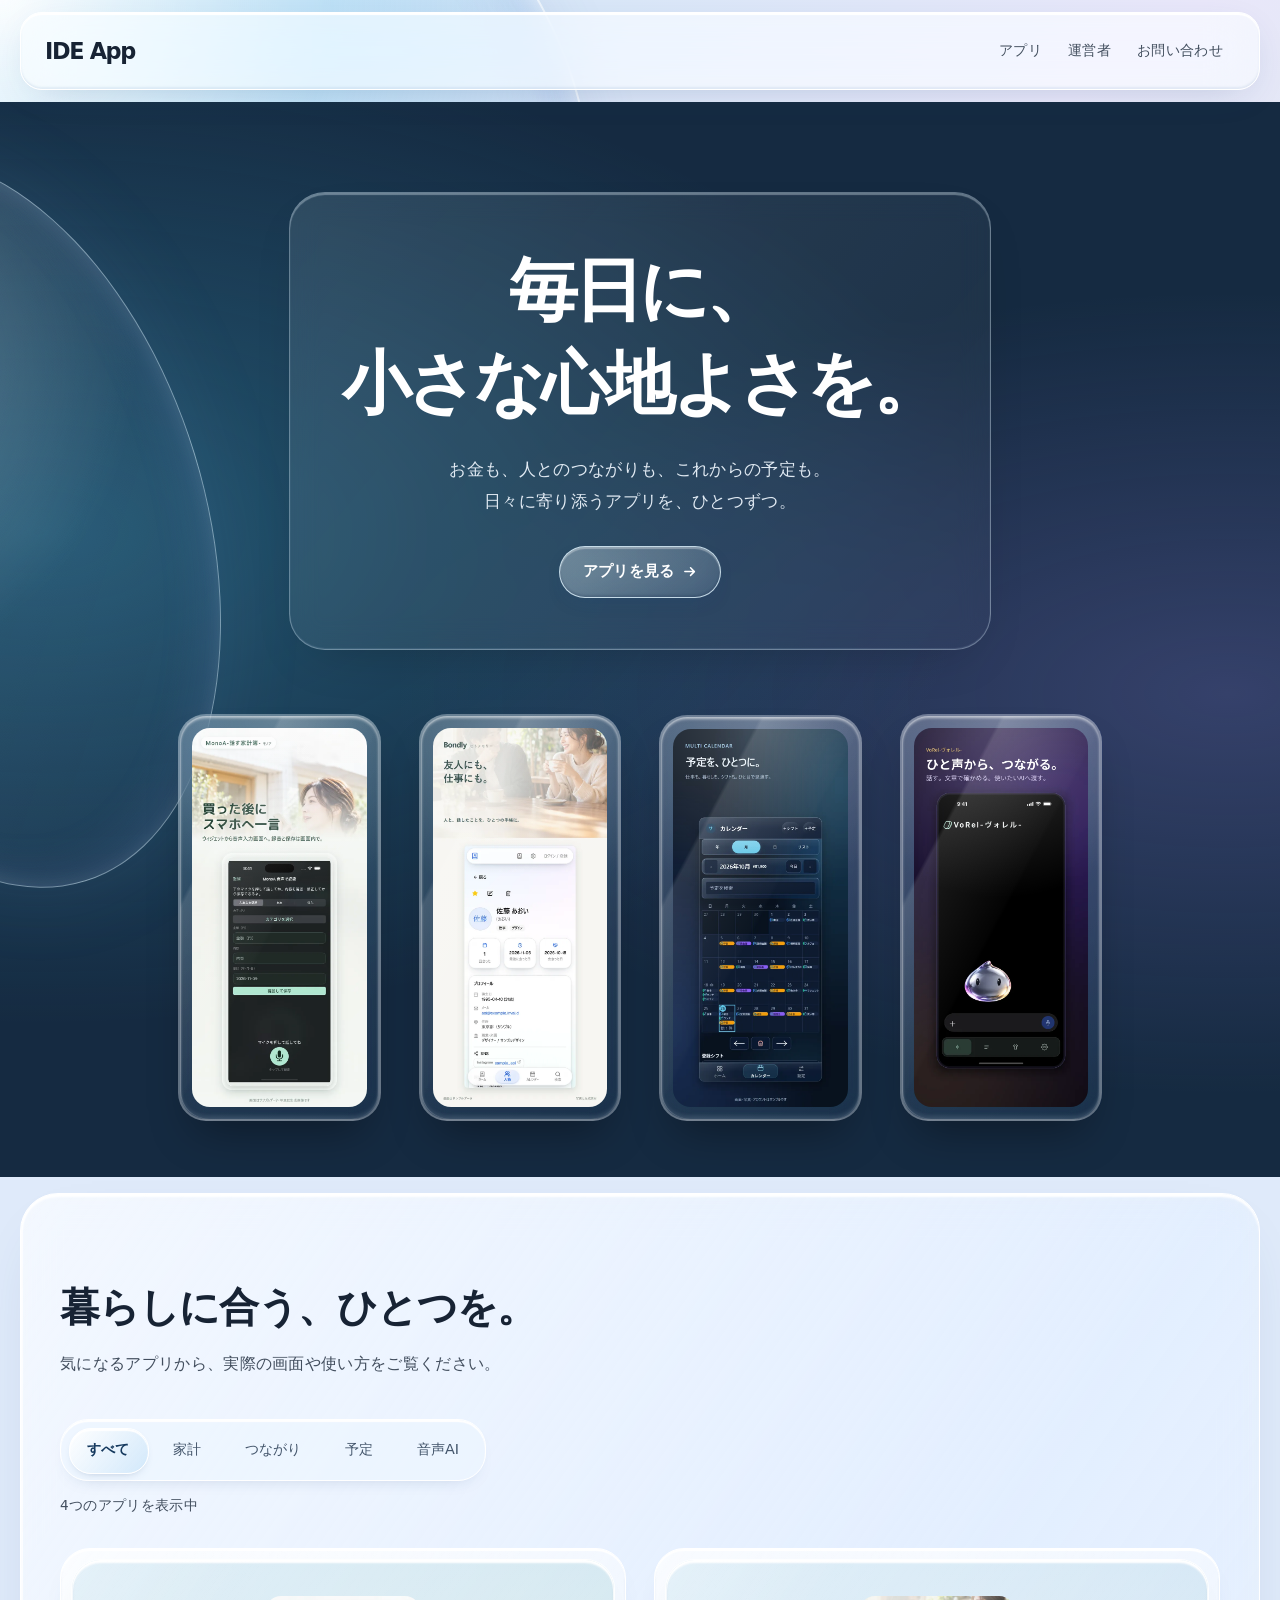
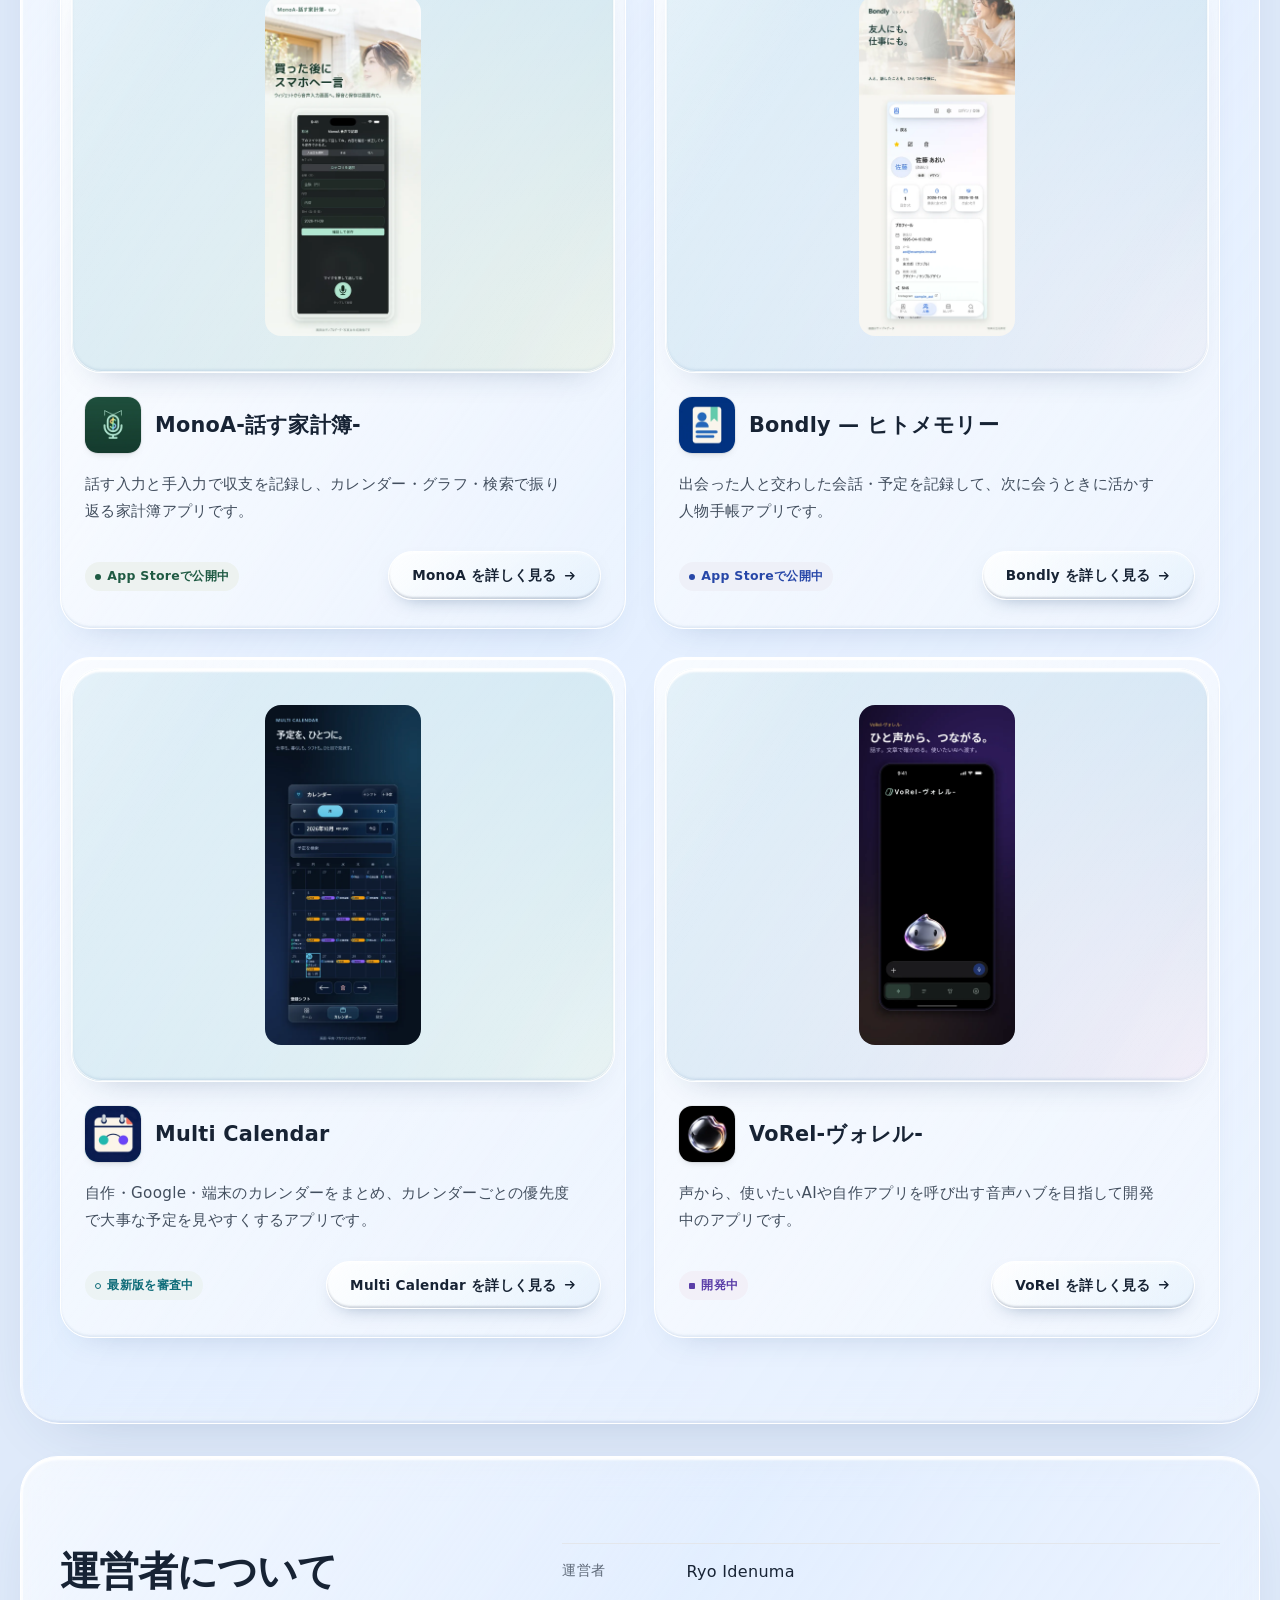
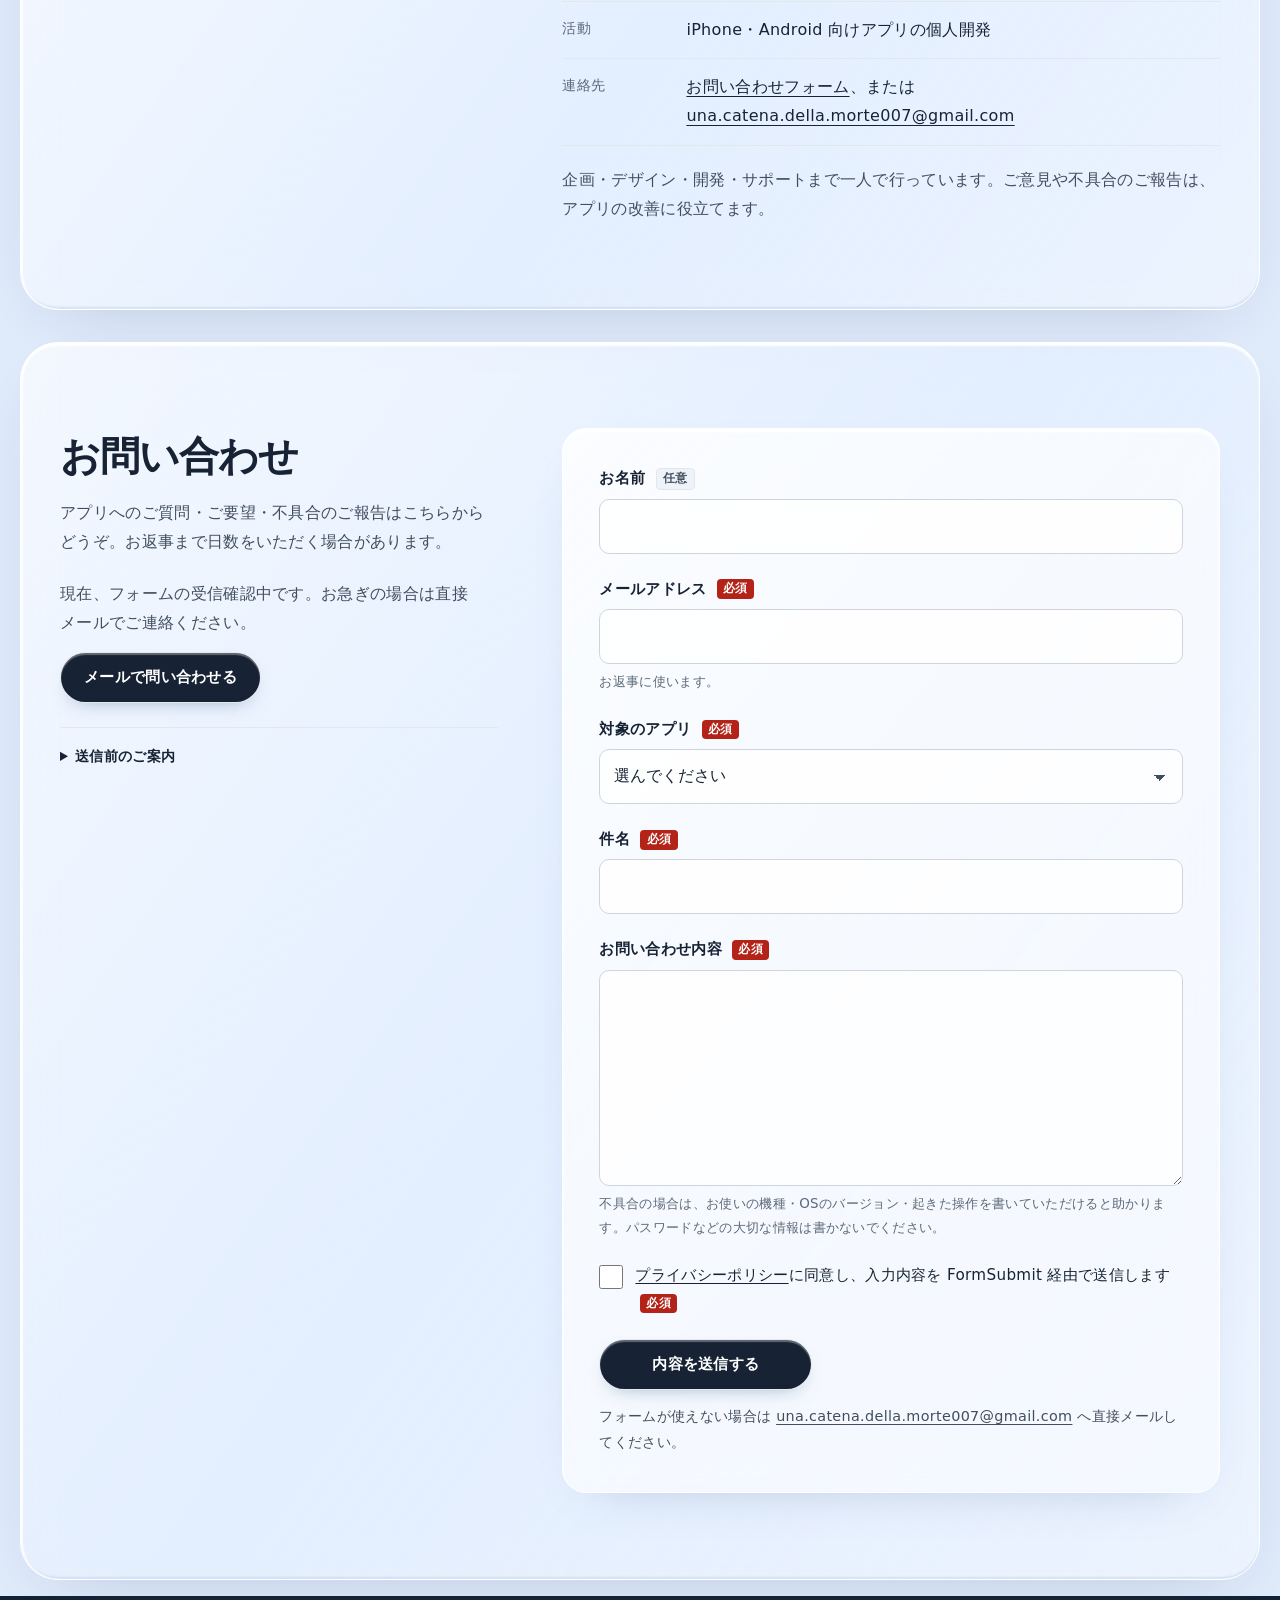
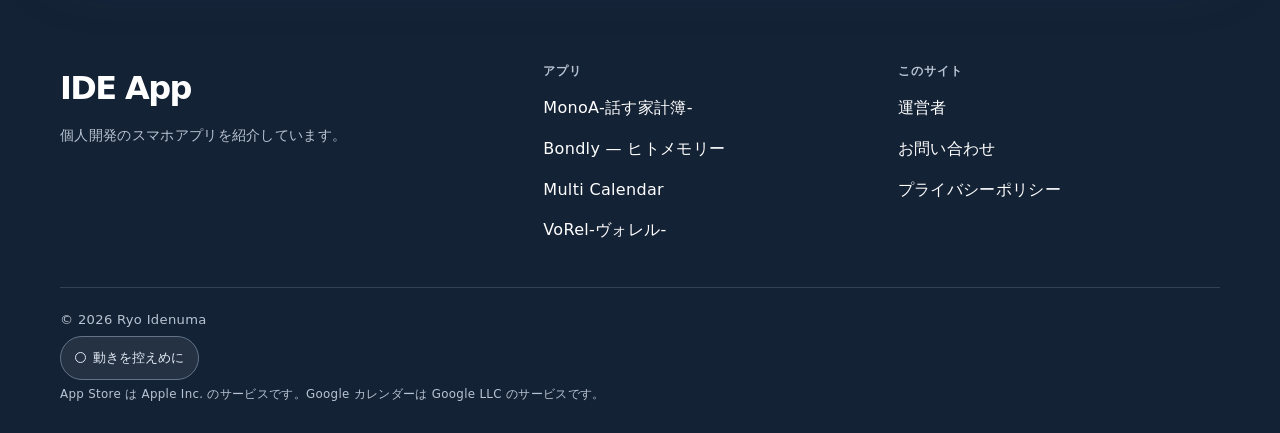
==== commit 9409d92f: "綺麗・楽しい・分かりやすいガラス表現と押下の動きを強化" ====
--- a/index.html
+++ b/index.html
@@ -22,13 +22,14 @@
 <link rel="icon" href="favicon.svg" type="image/svg+xml">
 <link rel="icon" href="favicon-32.png" sizes="32x32" type="image/png">
 <link rel="apple-touch-icon" href="apple-touch-icon.png">
-<link rel="stylesheet" href="assets/css/site.css?v=20261114-experience">
-<script src="site-config.js?v=20261114-experience" defer></script>
-<script src="assets/js/site.js?v=20261114-experience" defer></script>
-<script src="assets/js/experience.js?v=20261114-experience" defer></script>
+<link rel="stylesheet" href="assets/css/site.css?v=20261114-playglass">
+<script src="site-config.js?v=20261114-playglass" defer></script>
+<script src="assets/js/site.js?v=20261114-playglass" defer></script>
+<script src="assets/js/experience.js?v=20261114-playglass" defer></script>
 </head>
 <body class="page-home">
 <a class="skip" href="#main">本文へ移動</a>
+<div class="glass-atmosphere" aria-hidden="true"><span></span><span></span><span></span></div>
 <header class="site-header" data-edit-id="site-header">
   <div class="wrap header-in">
     <a class="brand" href="index.html" data-edit-id="brand"><span class="brand-mark" aria-hidden="true">I</span><span class="brand-text">IDE App</span></a>
@@ -54,7 +55,7 @@
         <p class="hero-lead" data-edit-id="hero-lead">お金も、人とのつながりも、これからの予定も。<br>日々に寄り添うアプリを、ひとつずつ。</p>
         <a class="btn hero-cta" href="#apps" data-edit-id="hero-apps">アプリを見る<svg class="i" aria-hidden="true" viewBox="0 0 16 16"><path d="M3 8h10M9 4l4 4-4 4" fill="none" stroke="currentColor" stroke-width="1.6" stroke-linecap="round" stroke-linejoin="round"/></svg></a>
       </div>
-      <div class="hero-shots" role="region" aria-label="4つのアプリの画面。狭い画面では横にスクロールできます" tabindex="0"><figure class="hero-shot hero-shot-1" data-edit-id="hero-screen-monoa"><a href="apps/monoa/index.html" aria-label="MonoA の音声入力画面のアプリを詳しく見る"><img src="assets/media/monoa/screen-voice.webp?v=20261114-experience" alt="MonoA の音声入力画面" width="640" height="1391" decoding="async" fetchpriority="high" class="phone"></a></figure><figure class="hero-shot hero-shot-2" data-edit-id="hero-screen-bondly"><a href="apps/bondly/index.html" aria-label="Bondly の人物画面のアプリを詳しく見る"><img src="assets/media/bondly/screen-people.webp?v=20261114-experience" alt="Bondly の人物画面" width="640" height="1391" decoding="async" fetchpriority="high" class="phone"></a></figure><figure class="hero-shot hero-shot-3" data-edit-id="hero-screen-multicalendar"><a href="apps/multicalendar/index.html" aria-label="Multi Calendar の月カレンダー画面のアプリを詳しく見る"><img src="assets/media/multicalendar/screen-month.webp?v=20261114-experience" alt="Multi Calendar の月カレンダー画面" width="640" height="1387" decoding="async" fetchpriority="high" class="phone"></a></figure><figure class="hero-shot hero-shot-4" data-edit-id="hero-screen-vorel"><a href="apps/vorel/index.html" aria-label="開発中の VoRel の音声画面のアプリを詳しく見る"><img src="assets/media/vorel/screen-voice.webp?v=20261114-experience" alt="開発中の VoRel の音声画面" width="640" height="1391" decoding="async" fetchpriority="high" class="phone"></a></figure>      </div>
+      <div class="hero-shots" role="region" aria-label="4つのアプリの画面。狭い画面では横にスクロールできます" tabindex="0"><figure class="hero-shot hero-shot-1" data-edit-id="hero-screen-monoa"><a href="apps/monoa/index.html" aria-label="MonoA の音声入力画面のアプリを詳しく見る"><img src="assets/media/monoa/screen-voice.webp?v=20261114-playglass" alt="MonoA の音声入力画面" width="640" height="1391" decoding="async" fetchpriority="high" class="phone"></a></figure><figure class="hero-shot hero-shot-2" data-edit-id="hero-screen-bondly"><a href="apps/bondly/index.html" aria-label="Bondly の人物画面のアプリを詳しく見る"><img src="assets/media/bondly/screen-people.webp?v=20261114-playglass" alt="Bondly の人物画面" width="640" height="1391" decoding="async" fetchpriority="high" class="phone"></a></figure><figure class="hero-shot hero-shot-3" data-edit-id="hero-screen-multicalendar"><a href="apps/multicalendar/index.html" aria-label="Multi Calendar の月カレンダー画面のアプリを詳しく見る"><img src="assets/media/multicalendar/screen-month.webp?v=20261114-playglass" alt="Multi Calendar の月カレンダー画面" width="640" height="1387" decoding="async" fetchpriority="high" class="phone"></a></figure><figure class="hero-shot hero-shot-4" data-edit-id="hero-screen-vorel"><a href="apps/vorel/index.html" aria-label="開発中の VoRel の音声画面のアプリを詳しく見る"><img src="assets/media/vorel/screen-voice.webp?v=20261114-playglass" alt="開発中の VoRel の音声画面" width="640" height="1391" decoding="async" fetchpriority="high" class="phone"></a></figure>      </div>
     </div>
   </section>
 
@@ -64,14 +65,24 @@
         <h2 id="apps-title" class="section-title" data-edit-id="apps-title">暮らしに合う、ひとつを。</h2>
         <p class="section-lead">気になるアプリから、実際の画面や使い方をご覧ください。</p>
       </header>
+      <div class="app-picker" data-app-picker hidden>
+        <div class="app-filters" role="group" aria-label="用途でアプリを選ぶ">
+          <button type="button" data-app-filter="all" aria-pressed="true">すべて</button>
+          <button type="button" data-app-filter="monoa" aria-pressed="false">家計</button>
+          <button type="button" data-app-filter="bondly" aria-pressed="false">つながり</button>
+          <button type="button" data-app-filter="multicalendar" aria-pressed="false">予定</button>
+          <button type="button" data-app-filter="vorel" aria-pressed="false">音声AI</button>
+        </div>
+        <p class="app-filter-status" data-app-filter-status role="status" aria-live="polite">4つのアプリを表示中</p>
+      </div>
       <div class="app-grid">
     <article class="app-card" id="app-monoa" style="--app:#1f5a43;--app-tint:#e6efe9" data-edit-id="app-row-monoa">
       <a class="app-card-media" href="apps/monoa/index.html" tabindex="-1" aria-hidden="true">
-        <img src="assets/media/monoa/screen-voice.webp?v=20261114-experience" alt="" width="640" height="1391" loading="lazy" decoding="async" class="phone phone-a">
-      </a>
-      <div class="app-card-body">
-        <div class="app-id">
-          <img src="assets/media/monoa/icon.webp?v=20261114-experience" alt="" width="256" height="256" loading="lazy" decoding="async" class="app-icon">
+        <img src="assets/media/monoa/screen-voice.webp?v=20261114-playglass" alt="" width="640" height="1391" loading="lazy" decoding="async" class="phone phone-a">
+      </a>
+      <div class="app-card-body">
+        <div class="app-id">
+          <img src="assets/media/monoa/icon.webp?v=20261114-playglass" alt="" width="256" height="256" loading="lazy" decoding="async" class="app-icon">
           <div class="app-id-text">
             <h3 class="app-name" data-edit-id="app-row-monoa-name">MonoA-話す家計簿-</h3>
           </div>
@@ -85,11 +96,11 @@
     </article>
     <article class="app-card" id="app-bondly" style="--app:#2747a8;--app-tint:#e8ecf8" data-edit-id="app-row-bondly">
       <a class="app-card-media" href="apps/bondly/index.html" tabindex="-1" aria-hidden="true">
-        <img src="assets/media/bondly/screen-people.webp?v=20261114-experience" alt="" width="640" height="1391" loading="lazy" decoding="async" class="phone phone-a">
-      </a>
-      <div class="app-card-body">
-        <div class="app-id">
-          <img src="assets/media/bondly/icon.webp?v=20261114-experience" alt="" width="256" height="256" loading="lazy" decoding="async" class="app-icon">
+        <img src="assets/media/bondly/screen-people.webp?v=20261114-playglass" alt="" width="640" height="1391" loading="lazy" decoding="async" class="phone phone-a">
+      </a>
+      <div class="app-card-body">
+        <div class="app-id">
+          <img src="assets/media/bondly/icon.webp?v=20261114-playglass" alt="" width="256" height="256" loading="lazy" decoding="async" class="app-icon">
           <div class="app-id-text">
             <h3 class="app-name" data-edit-id="app-row-bondly-name">Bondly — ヒトメモリー</h3>
           </div>
@@ -103,11 +114,11 @@
     </article>
     <article class="app-card" id="app-multicalendar" style="--app:#0d6b78;--app-tint:#e2f0f1" data-edit-id="app-row-multicalendar">
       <a class="app-card-media" href="apps/multicalendar/index.html" tabindex="-1" aria-hidden="true">
-        <img src="assets/media/multicalendar/screen-month.webp?v=20261114-experience" alt="" width="640" height="1387" loading="lazy" decoding="async" class="phone phone-a">
-      </a>
-      <div class="app-card-body">
-        <div class="app-id">
-          <img src="assets/media/multicalendar/icon.webp?v=20261114-experience" alt="" width="256" height="256" loading="lazy" decoding="async" class="app-icon">
+        <img src="assets/media/multicalendar/screen-month.webp?v=20261114-playglass" alt="" width="640" height="1387" loading="lazy" decoding="async" class="phone phone-a">
+      </a>
+      <div class="app-card-body">
+        <div class="app-id">
+          <img src="assets/media/multicalendar/icon.webp?v=20261114-playglass" alt="" width="256" height="256" loading="lazy" decoding="async" class="app-icon">
           <div class="app-id-text">
             <h3 class="app-name" data-edit-id="app-row-multicalendar-name">Multi Calendar</h3>
           </div>
@@ -121,11 +132,11 @@
     </article>
     <article class="app-card" id="app-vorel" style="--app:#5b3fa8;--app-tint:#eeeaf7" data-edit-id="app-row-vorel">
       <a class="app-card-media" href="apps/vorel/index.html" tabindex="-1" aria-hidden="true">
-        <img src="assets/media/vorel/screen-voice.webp?v=20261114-experience" alt="" width="640" height="1391" loading="lazy" decoding="async" class="phone phone-a">
-      </a>
-      <div class="app-card-body">
-        <div class="app-id">
-          <img src="assets/media/vorel/icon.webp?v=20261114-experience" alt="" width="256" height="256" loading="lazy" decoding="async" class="app-icon">
+        <img src="assets/media/vorel/screen-voice.webp?v=20261114-playglass" alt="" width="640" height="1391" loading="lazy" decoding="async" class="phone phone-a">
+      </a>
+      <div class="app-card-body">
+        <div class="app-id">
+          <img src="assets/media/vorel/icon.webp?v=20261114-playglass" alt="" width="256" height="256" loading="lazy" decoding="async" class="app-icon">
           <div class="app-id-text">
             <h3 class="app-name" data-edit-id="app-row-vorel-name">VoRel-ヴォレル-</h3>
           </div>
--- a/assets/css/site.css
+++ b/assets/css/site.css
@@ -794,3 +794,72 @@
 .motion-reduced .faq-item summary:hover { padding-left: 4px; }
 
 .viewer-bar { position: sticky; top: -1px; z-index: 3; padding: 8px; border: 1px solid #fff; border-radius: 16px; background: rgba(244,249,255,.94); backdrop-filter: blur(12px); -webkit-backdrop-filter: blur(12px); }
+
+/* ---------- 綺麗・楽しい・分かりやすい、光を重ねたガラス ---------- */
+body { isolation: isolate; background: #dfeafa; }
+.glass-atmosphere { position: fixed; inset: 0; z-index: -1; pointer-events: none; overflow: hidden; background: linear-gradient(145deg,#c9e7f6 0%,#e9e7fa 47%,#cbe9e4 100%); }
+.glass-atmosphere span { position: absolute; width: min(70vw,850px); aspect-ratio: 1; border-radius: 50%; border: 2px solid rgba(255,255,255,.65); box-shadow: inset 3px 4px 28px rgba(255,255,255,.75),inset -22px -15px 60px rgba(85,129,205,.18),0 18px 65px rgba(79,116,165,.12); background: radial-gradient(circle at 30% 24%,rgba(255,255,255,.94),rgba(142,209,244,.3) 38%,rgba(121,173,225,.12) 65%,rgba(255,255,255,.5)); }
+.glass-atmosphere span:nth-child(1) { top: -24%; left: -20%; }
+.glass-atmosphere span:nth-child(2) { top: 32%; right: -30%; background-color: rgba(179,151,228,.27); }
+.glass-atmosphere span:nth-child(3) { bottom: -38%; left: -8%; background-color: rgba(120,222,199,.25); }
+.section::before { border: 1px solid #fff; background: linear-gradient(125deg,rgba(255,255,255,.66),rgba(248,252,255,.27) 48%,rgba(255,255,255,.44)); box-shadow: inset 0 3px 2px rgba(255,255,255,.95),inset 2px 0 1px rgba(255,255,255,.8),inset 0 -2px 2px rgba(143,165,203,.24),0 22px 65px -40px rgba(44,75,122,.32); backdrop-filter: blur(18px) saturate(135%); -webkit-backdrop-filter: blur(18px) saturate(135%); }
+.site-header { background: rgba(250,253,255,.63); border: 1px solid #fff; box-shadow: inset 0 2px 1px #fff,inset 0 -2px 2px rgba(131,160,195,.17),0 10px 40px -18px rgba(31,73,121,.3); }
+.hero { background: radial-gradient(ellipse at 3% 40%,rgba(61,169,204,.35),transparent 54%),radial-gradient(ellipse at 96% 55%,rgba(132,121,208,.29),transparent 48%),#152a41; }
+.hero::before { content: ""; position: absolute; width: clamp(230px,36vw,580px); aspect-ratio: 1; top: 4%; right: -13%; border-radius: 50%; border: 1px solid rgba(218,241,255,.48); background: radial-gradient(circle at 28% 24%,rgba(230,249,255,.29),transparent 48%),linear-gradient(125deg,rgba(180,229,255,.11),rgba(156,163,235,.02)); box-shadow: inset 4px 4px 24px rgba(224,242,255,.14),inset -12px -15px 45px rgba(135,153,219,.12),0 0 90px rgba(141,184,238,.1); pointer-events: none; }
+.hero-text { position: relative; padding: clamp(24px,4vw,52px) clamp(12px,4vw,60px); border: 1px solid rgba(225,244,255,.35); border-radius: 36px; background: linear-gradient(130deg,rgba(224,245,255,.11),rgba(255,255,255,.025)); box-shadow: inset 0 2px 1px rgba(232,247,255,.35),inset 0 -1px 1px rgba(173,204,238,.15),0 20px 55px -28px rgba(0,0,0,.27); backdrop-filter: blur(14px); -webkit-backdrop-filter: blur(14px); }
+.hero-lead { color: #e0e9f2; }
+.hero-shot { border-width: 2px; box-shadow: inset 0 2px 3px rgba(255,255,255,.6),inset 0 -3px 4px rgba(222,242,255,.14),0 25px 45px -18px rgba(0,0,0,.4); }
+.app-card, .scene, .step, .feature, .other, .video-desc, .cta, .guide-stage { border-color: #fff; background: linear-gradient(125deg,rgba(255,255,255,.73),rgba(255,255,255,.3)); box-shadow: inset 0 2px 1px #fff,inset 0 -2px 2px rgba(136,164,197,.18),0 16px 35px -26px rgba(39,78,128,.34); }
+.app-card-media, .story-media, .app-hero-media { background: linear-gradient(125deg,rgba(255,255,255,.48),rgba(255,255,255,.08)),radial-gradient(ellipse at 100% 100%,var(--app-tint),#c0dff1); box-shadow: inset 0 3px 2px #fff,inset 0 -2px 3px rgba(107,145,184,.26),0 18px 36px -28px rgba(26,55,100,.4); }
+.btn, .app-card .btn-app { border: 1px solid rgba(255,255,255,.9); box-shadow: inset 0 2px 1px rgba(255,255,255,.32),inset 0 -2px 2px rgba(14,33,64,.18),0 8px 20px -12px rgba(30,67,113,.5); }
+.btn-ghost, .app-card .btn-app { background: linear-gradient(145deg,rgba(255,255,255,.9),rgba(224,239,252,.56)); border-color: #fff; color: var(--ink); }
+.btn-ghost:hover, .app-card .btn-app:hover { background: #fff; box-shadow: inset 0 2px 1px #fff,0 10px 26px -12px rgba(38,97,156,.45); }
+.hero-cta { background: linear-gradient(135deg,rgba(238,250,255,.32),rgba(188,223,247,.12)); color: #fff; border-color: rgba(226,246,255,.8); }
+.hero-cta:hover { background: rgba(227,247,255,.3); }
+.btn .i { transition: translate .3s cubic-bezier(.2,.8,.2,1); }
+.btn:hover .i, .btn:focus-visible .i { translate: 4px 0; }
+.faq-item { border-radius: 16px; padding: 0 16px; margin-top: 10px; border: 1px solid rgba(255,255,255,.95); background: rgba(255,255,255,.33); box-shadow: inset 0 2px 1px rgba(255,255,255,.85); }
+.faq-item[open] { background: rgba(255,255,255,.72); border-color: #fff; box-shadow: inset 0 2px 1px #fff,0 12px 22px -20px rgba(33,69,116,.35); }
+.faq-item summary { border-radius: 12px; }
+.form, .doc { background: linear-gradient(130deg,rgba(255,255,255,.8),rgba(255,255,255,.48)); border: 1px solid #fff; box-shadow: inset 0 3px 2px #fff,0 20px 50px -35px rgba(39,73,119,.35); }
+.doc { border-radius: 32px; margin-block: 36px; padding-inline: clamp(20px,5vw,60px); }
+.field input:focus, .field select:focus, .field textarea:focus { box-shadow: 0 0 0 5px rgba(94,154,216,.14),inset 0 1px 1px #fff; }
+.field input[type="checkbox"] { accent-color: #235c92; }
+.app-picker { margin-bottom: 28px; }
+.app-filters { position: relative; isolation: isolate; display: flex; flex-wrap: wrap; gap: 6px; width: fit-content; max-width: 100%; padding: 7px; border: 1px solid #fff; border-radius: 28px; background: rgba(237,246,255,.55); box-shadow: inset 0 2px 1px #fff,0 8px 20px -16px rgba(31,70,118,.4); }
+.app-filters::before { content: ""; position: absolute; z-index: -1; top: 0; left: 0; width: var(--pick-w,0px); height: var(--pick-h,0px); transform: translate(var(--pick-x,0px),var(--pick-y,0px)); border: 1px solid #fff; border-radius: 22px; background: linear-gradient(130deg,#fff,rgba(204,229,250,.85)); box-shadow: inset 0 2px 1px #fff,0 4px 10px -6px rgba(42,83,129,.4); transition: transform .4s cubic-bezier(.18,.85,.25,1.1),width .4s,height .4s; }
+.app-filters button { padding: 10px 19px; min-height: 44px; border: 0; border-radius: 22px; font: inherit; font-size: .9rem; background: transparent; color: #43556b; cursor: pointer; }
+.app-filters button[aria-pressed="true"] { color: #15395e; font-weight: 700; }
+.app-filter-status { margin-top: 12px; min-height: 2em; font-size: .85rem; color: var(--ink-2); }
+.touch-feedback { position: relative; isolation: isolate; overflow: hidden; -webkit-tap-highlight-color: transparent; transition: transform .12s ease-out,background-color .2s,box-shadow .25s; }
+.touch-feedback.is-pressing { transform: scale(.955); box-shadow: inset 0 3px 7px rgba(30,69,115,.2); }
+.glass-wave { display: block; position: absolute; z-index: 3; border-radius: 50%; pointer-events: none; border: 2px solid rgba(171,223,255,.8); background: radial-gradient(circle,transparent 25%,rgba(157,213,255,.24) 60%,rgba(255,255,255,.75) 72%,transparent 73%); box-shadow: inset 0 0 18px rgba(255,255,255,.7); }
+@media (hover:hover) and (pointer:fine) {
+  .app-card .app-icon { transition: transform .4s cubic-bezier(.2,.85,.2,1.2),box-shadow .4s; }
+  .app-card:hover .app-icon { transform: translateY(-3px) rotate(-4deg) scale(1.06); box-shadow: 0 10px 18px -8px rgba(32,75,118,.3); }
+}
+@media (max-width:600px) {
+  .hero { padding-top: 36px; }
+  .hero-text { border-radius: 28px; padding: 30px 12px; }
+  .hero-title { font-size: clamp(1.7rem,6.6vw,2.5rem); }
+  .app-filters { gap: 2px; padding: 5px; border-radius: 22px; }
+  .app-filters button { padding-inline: 11px; font-size: .82rem; }
+  .section::before { backdrop-filter: blur(10px); -webkit-backdrop-filter: blur(10px); }
+}
+@media (prefers-reduced-motion:reduce) {
+  .touch-feedback, .app-filters::before, .btn .i, .app-card .app-icon { transition: none; }
+  .touch-feedback.is-pressing, .app-card:hover .app-icon { transform: none; }
+  .btn:hover .i, .btn:focus-visible .i { translate: none; }
+  .glass-wave { display: none; }
+}
+.motion-reduced .touch-feedback, .motion-reduced .app-filters::before, .motion-reduced .btn .i, .motion-reduced .app-card .app-icon { transition: none; }
+.motion-reduced .touch-feedback.is-pressing, .motion-reduced .app-card:hover .app-icon { transform: none; }
+.motion-reduced .btn:hover .i, .motion-reduced .btn:focus-visible .i { translate: none; }
+@media (prefers-reduced-transparency:reduce), (prefers-contrast:more) {
+  .glass-atmosphere { background: #eaf1fa; }
+  .glass-atmosphere span { display: none; }
+  .section::before, .site-header, .form, .doc, .app-card, .scene, .step, .feature, .other, .video-desc, .cta, .guide-stage, .faq-item, .app-filters { background: #fff; backdrop-filter: none; -webkit-backdrop-filter: none; }
+  .hero-text { background: #152a41; backdrop-filter: none; -webkit-backdrop-filter: none; }
+  .hero-cta { background: #fff; color: #142235; }
+}
+@media print { .glass-atmosphere, .app-picker { display: none; } .hero-text { background: #fff; color: #172334; } }
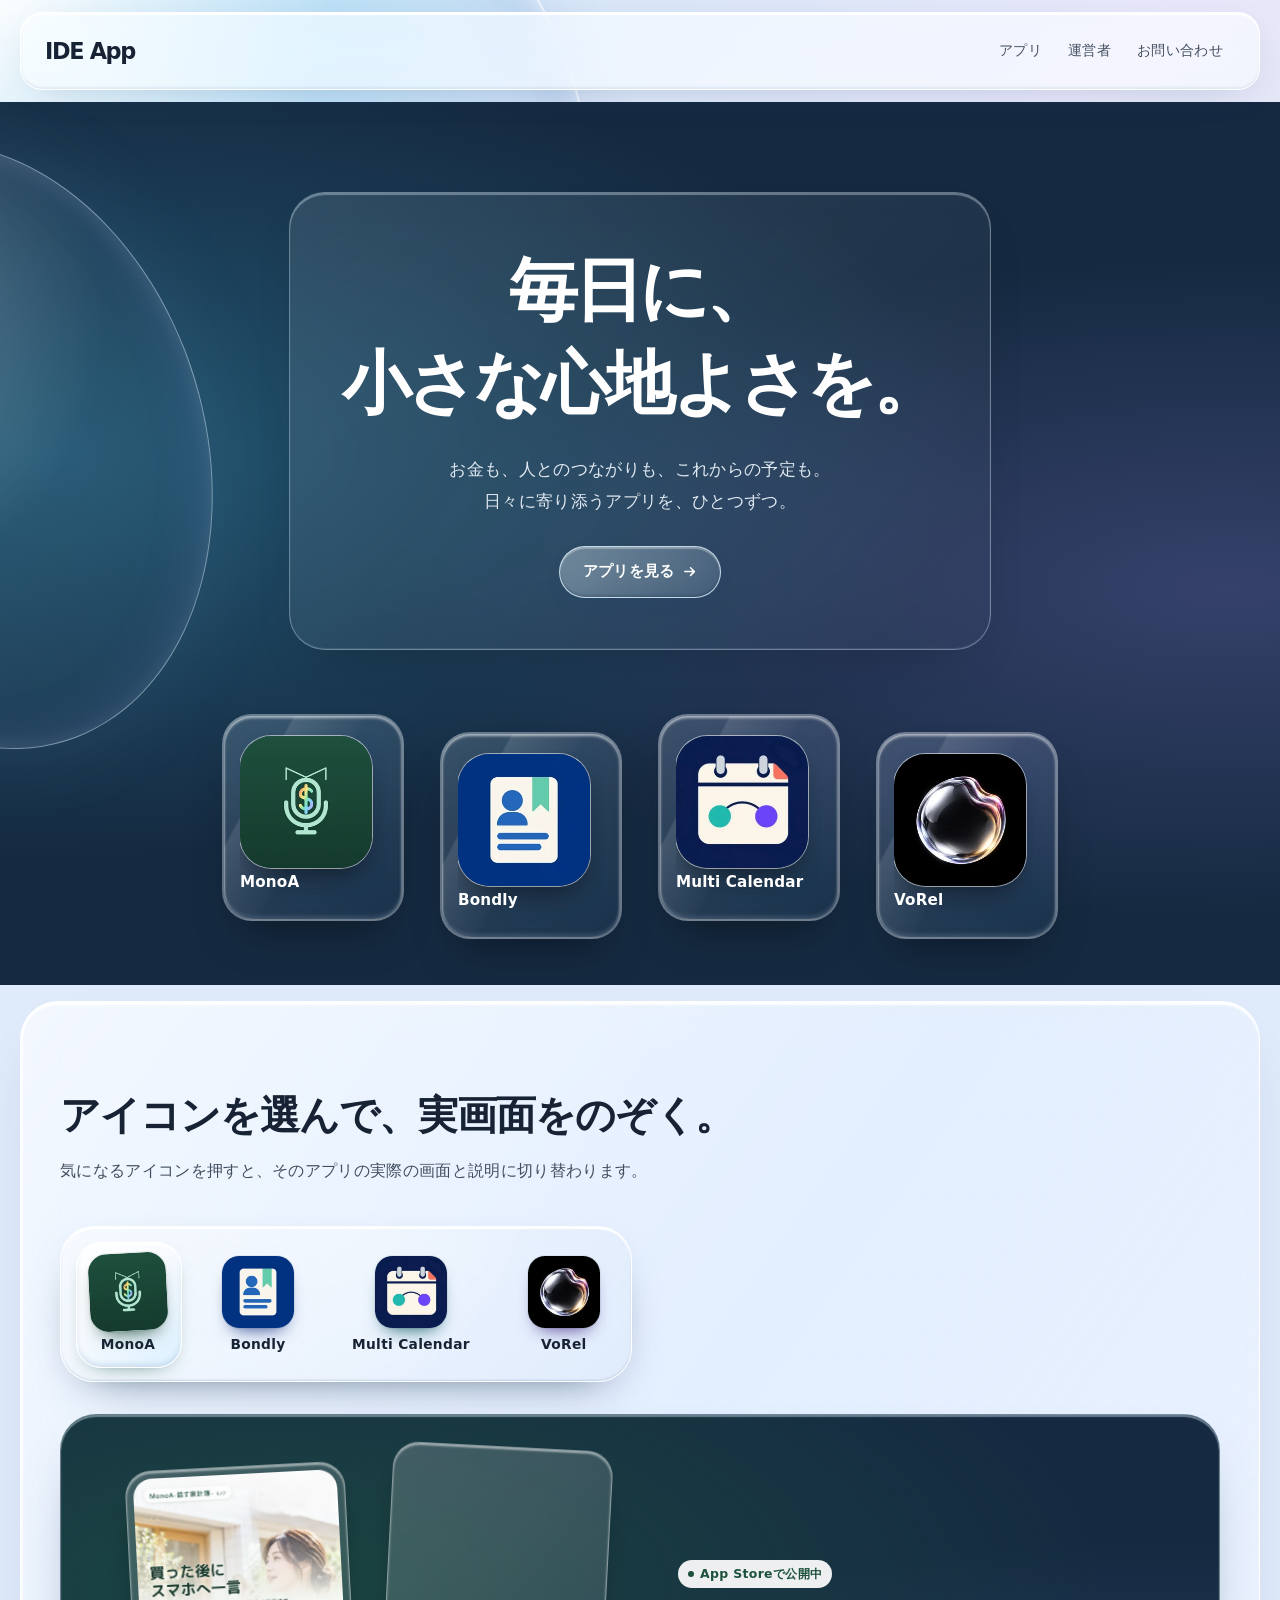
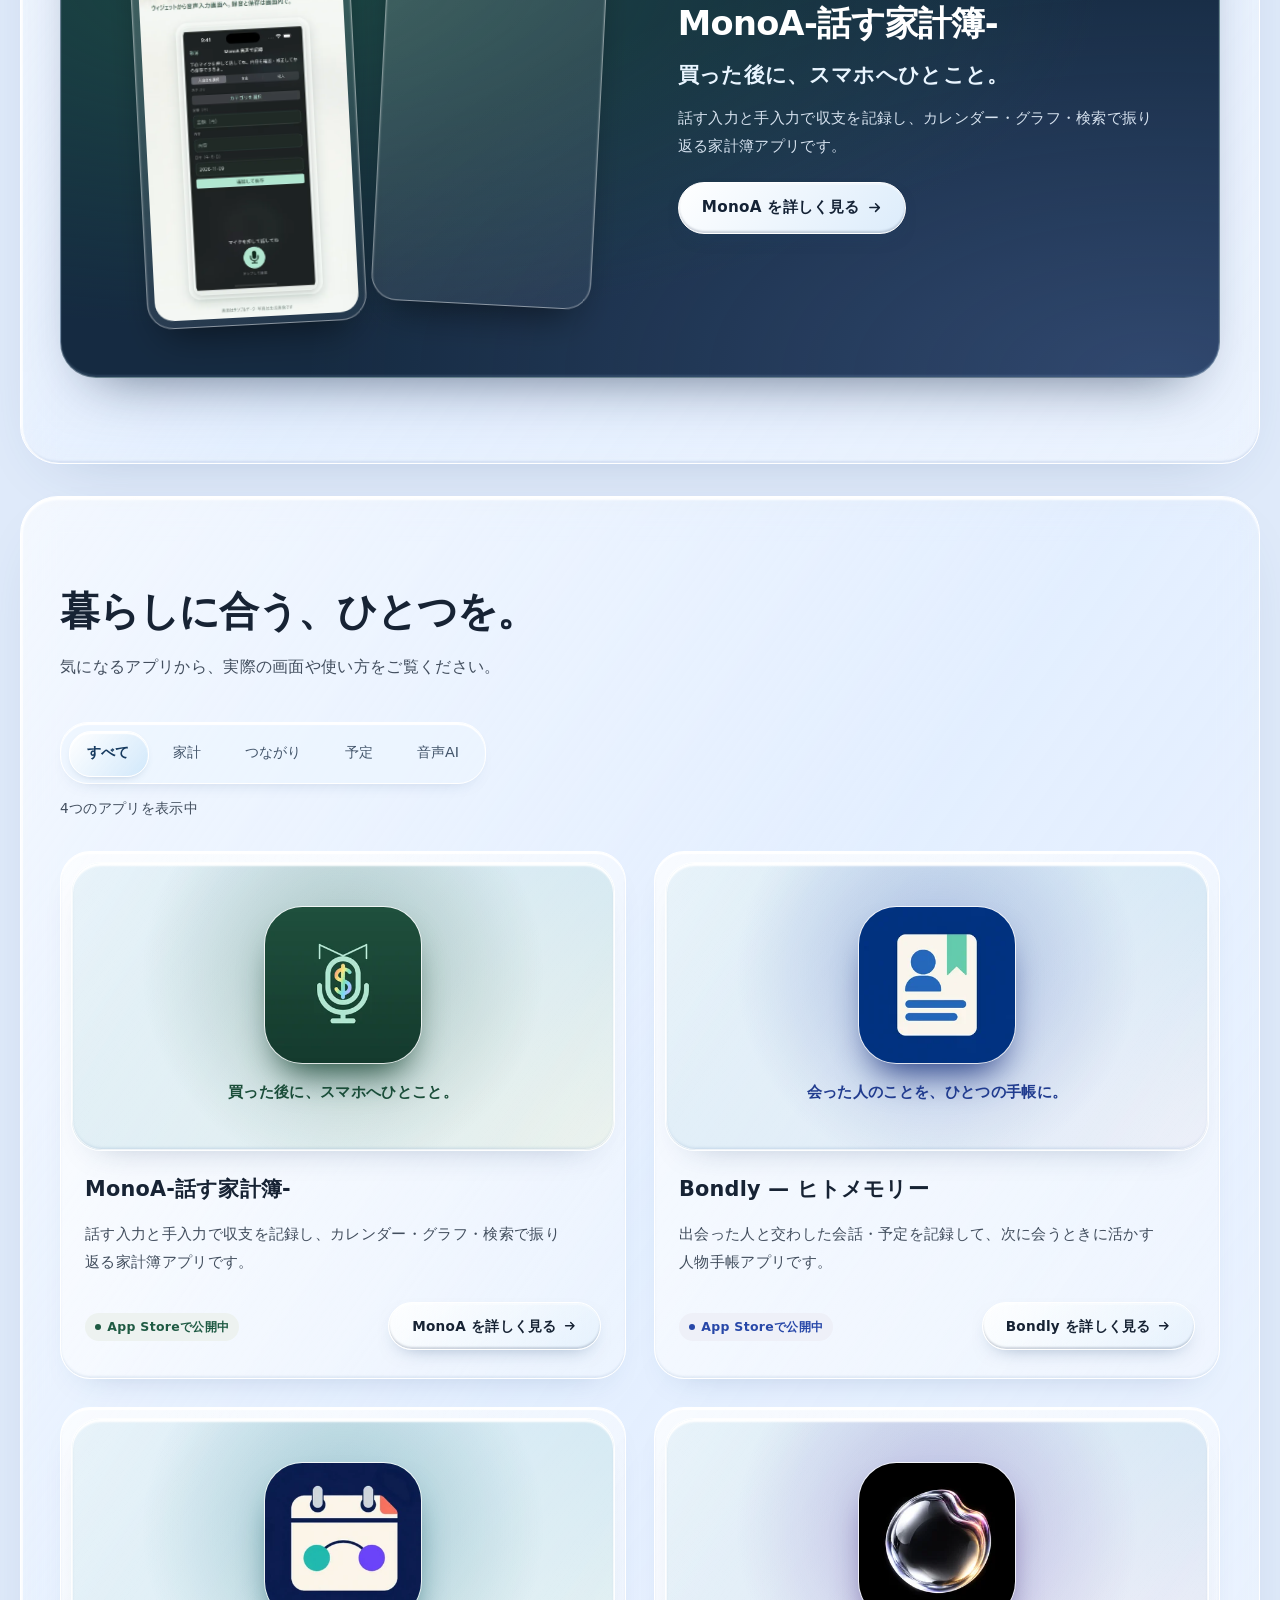
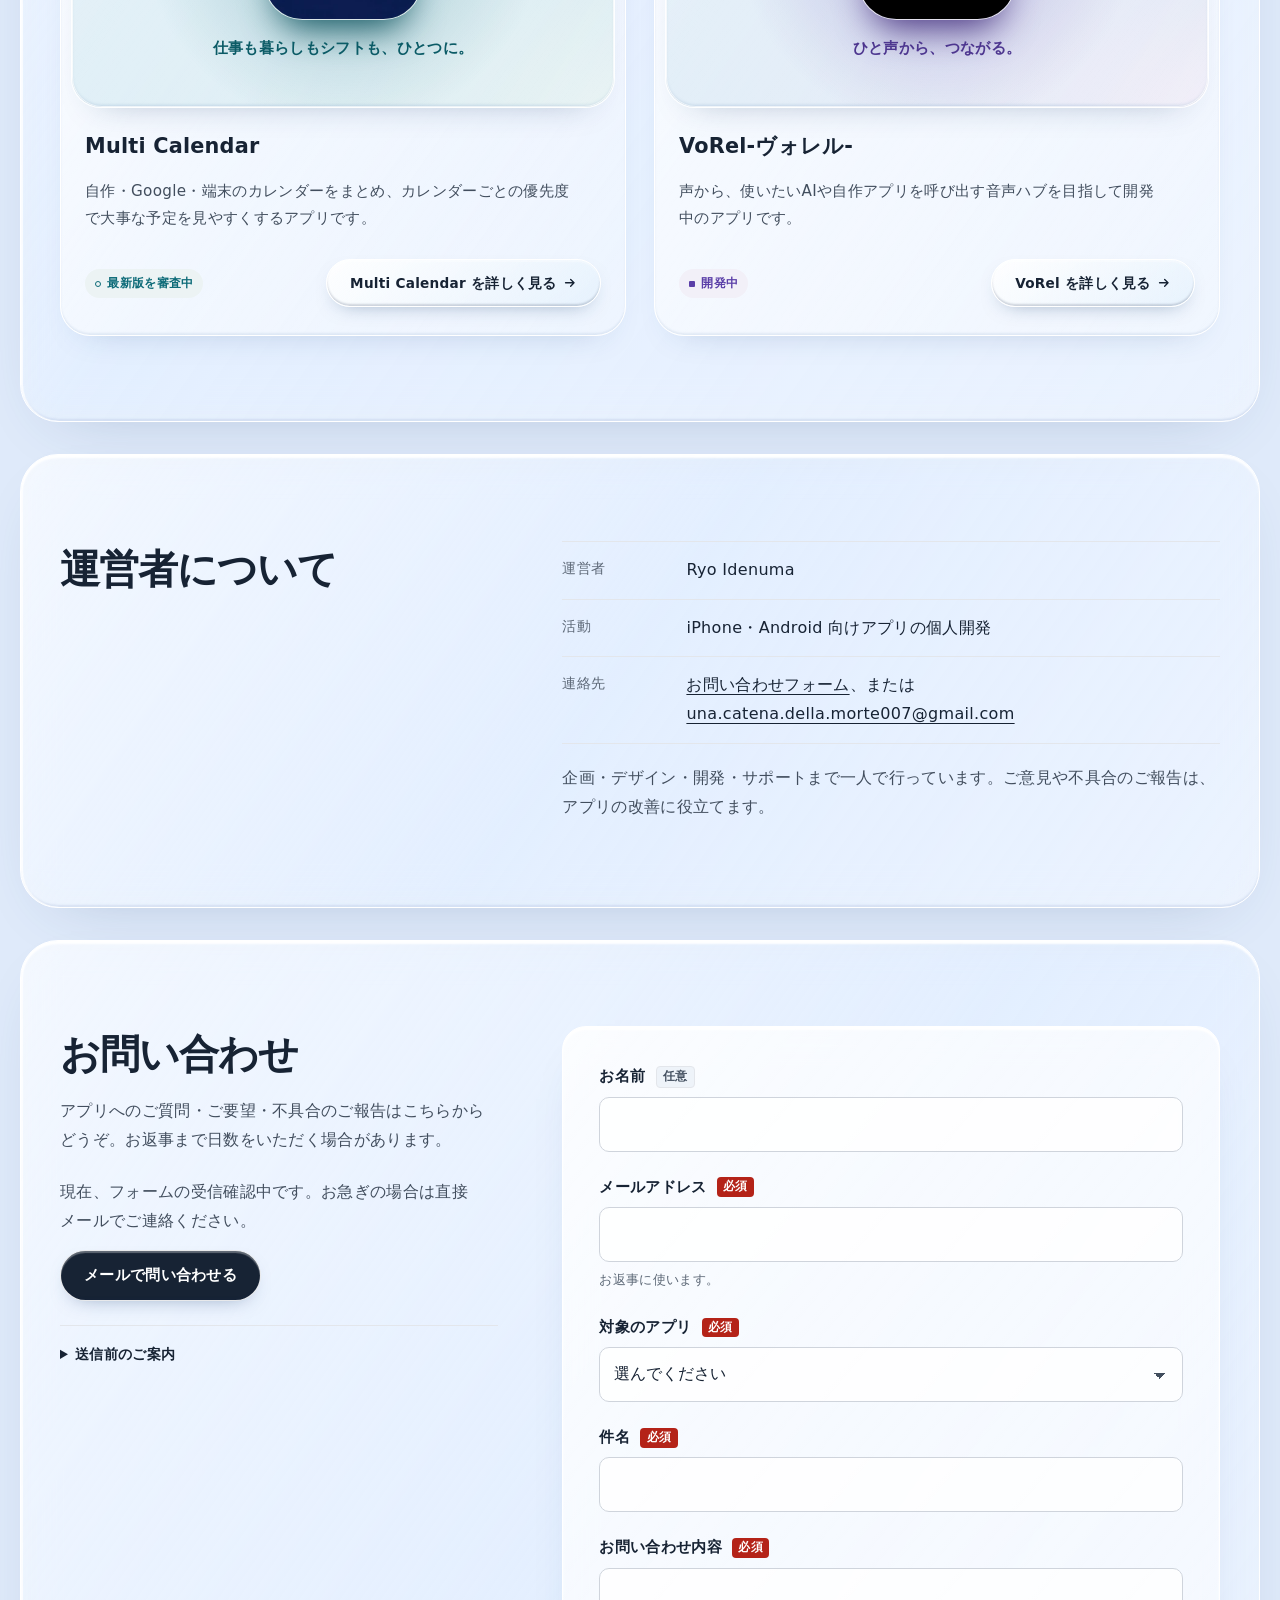
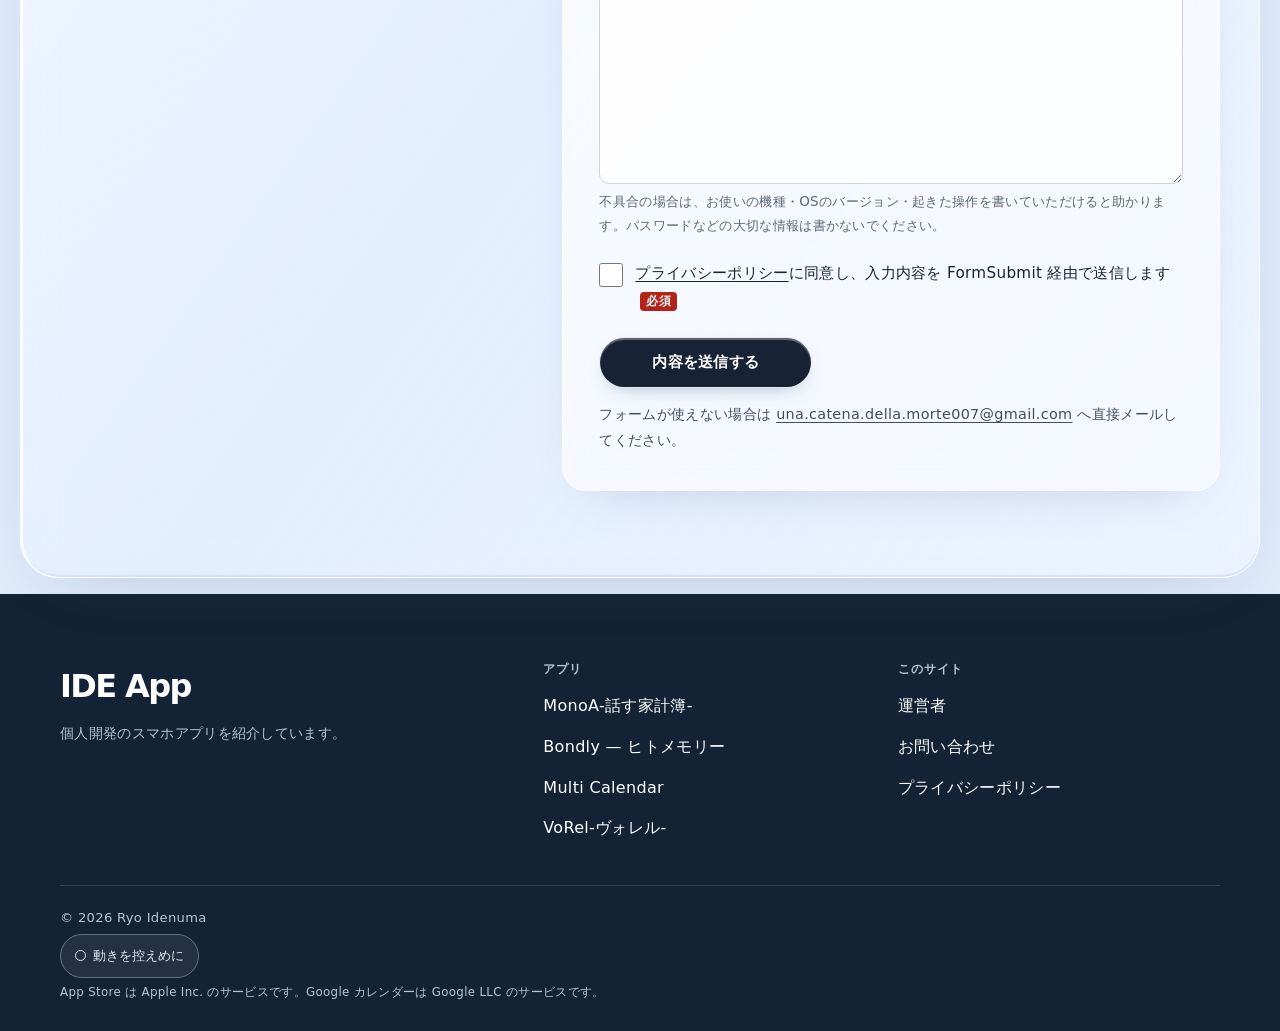
==== commit 1a196c0a: "アプリアイコンの棚とガラスの選択アニメーションへ刷新" ====
--- a/index.html
+++ b/index.html
@@ -22,10 +22,10 @@
 <link rel="icon" href="favicon.svg" type="image/svg+xml">
 <link rel="icon" href="favicon-32.png" sizes="32x32" type="image/png">
 <link rel="apple-touch-icon" href="apple-touch-icon.png">
-<link rel="stylesheet" href="assets/css/site.css?v=20261114-playglass">
-<script src="site-config.js?v=20261114-playglass" defer></script>
-<script src="assets/js/site.js?v=20261114-playglass" defer></script>
-<script src="assets/js/experience.js?v=20261114-playglass" defer></script>
+<link rel="stylesheet" href="assets/css/site.css?v=20261116-glass-shelf">
+<script src="site-config.js?v=20261116-glass-shelf" defer></script>
+<script src="assets/js/site.js?v=20261116-glass-shelf" defer></script>
+<script src="assets/js/experience.js?v=20261116-glass-shelf" defer></script>
 </head>
 <body class="page-home">
 <a class="skip" href="#main">本文へ移動</a>
@@ -42,7 +42,7 @@
     </nav>
   </div>
   <nav class="app-switch" aria-label="アプリごとの紹介ページ">
-    <ul class="wrap"><li><a href="apps/monoa/index.html" style="--app:#1f5a43" data-edit-id="switch-monoa"><span class="dot" aria-hidden="true"></span>MonoA</a></li><li><a href="apps/bondly/index.html" style="--app:#2747a8" data-edit-id="switch-bondly"><span class="dot" aria-hidden="true"></span>Bondly</a></li><li><a href="apps/multicalendar/index.html" style="--app:#0d6b78" data-edit-id="switch-multicalendar"><span class="dot" aria-hidden="true"></span>Multi Calendar</a></li><li><a href="apps/vorel/index.html" style="--app:#5b3fa8" data-edit-id="switch-vorel"><span class="dot" aria-hidden="true"></span>VoRel</a></li></ul>
+    <ul class="wrap"><li><a href="apps/monoa/index.html" style="--app:#1f5a43" data-edit-id="switch-monoa"><img class="dot" src="assets/media/monoa/icon.webp?v=20261116-glass-shelf" alt="" width="24" height="24" decoding="async">MonoA</a></li><li><a href="apps/bondly/index.html" style="--app:#2747a8" data-edit-id="switch-bondly"><img class="dot" src="assets/media/bondly/icon.webp?v=20261116-glass-shelf" alt="" width="24" height="24" decoding="async">Bondly</a></li><li><a href="apps/multicalendar/index.html" style="--app:#0d6b78" data-edit-id="switch-multicalendar"><img class="dot" src="assets/media/multicalendar/icon.webp?v=20261116-glass-shelf" alt="" width="24" height="24" decoding="async">Multi Calendar</a></li><li><a href="apps/vorel/index.html" style="--app:#5b3fa8" data-edit-id="switch-vorel"><img class="dot" src="assets/media/vorel/icon.webp?v=20261116-glass-shelf" alt="" width="24" height="24" decoding="async">VoRel</a></li></ul>
   </nav>
   <div class="reading-progress" aria-hidden="true"><span data-reading-progress></span></div>
 </header>
@@ -55,7 +55,59 @@
         <p class="hero-lead" data-edit-id="hero-lead">お金も、人とのつながりも、これからの予定も。<br>日々に寄り添うアプリを、ひとつずつ。</p>
         <a class="btn hero-cta" href="#apps" data-edit-id="hero-apps">アプリを見る<svg class="i" aria-hidden="true" viewBox="0 0 16 16"><path d="M3 8h10M9 4l4 4-4 4" fill="none" stroke="currentColor" stroke-width="1.6" stroke-linecap="round" stroke-linejoin="round"/></svg></a>
       </div>
-      <div class="hero-shots" role="region" aria-label="4つのアプリの画面。狭い画面では横にスクロールできます" tabindex="0"><figure class="hero-shot hero-shot-1" data-edit-id="hero-screen-monoa"><a href="apps/monoa/index.html" aria-label="MonoA の音声入力画面のアプリを詳しく見る"><img src="assets/media/monoa/screen-voice.webp?v=20261114-playglass" alt="MonoA の音声入力画面" width="640" height="1391" decoding="async" fetchpriority="high" class="phone"></a></figure><figure class="hero-shot hero-shot-2" data-edit-id="hero-screen-bondly"><a href="apps/bondly/index.html" aria-label="Bondly の人物画面のアプリを詳しく見る"><img src="assets/media/bondly/screen-people.webp?v=20261114-playglass" alt="Bondly の人物画面" width="640" height="1391" decoding="async" fetchpriority="high" class="phone"></a></figure><figure class="hero-shot hero-shot-3" data-edit-id="hero-screen-multicalendar"><a href="apps/multicalendar/index.html" aria-label="Multi Calendar の月カレンダー画面のアプリを詳しく見る"><img src="assets/media/multicalendar/screen-month.webp?v=20261114-playglass" alt="Multi Calendar の月カレンダー画面" width="640" height="1387" decoding="async" fetchpriority="high" class="phone"></a></figure><figure class="hero-shot hero-shot-4" data-edit-id="hero-screen-vorel"><a href="apps/vorel/index.html" aria-label="開発中の VoRel の音声画面のアプリを詳しく見る"><img src="assets/media/vorel/screen-voice.webp?v=20261114-playglass" alt="開発中の VoRel の音声画面" width="640" height="1391" decoding="async" fetchpriority="high" class="phone"></a></figure>      </div>
+      <div class="hero-shots" role="group" aria-label="4つのアプリのアイコン"><figure class="hero-shot hero-shot-1" style="--app:#1f5a43;--app-tint:#e6efe9" data-edit-id="hero-screen-monoa"><a class="shelf-link" href="#show-monoa" data-show-link="monoa" aria-label="MonoAの実画面と説明を見る"><img src="assets/media/monoa/icon.webp?v=20261116-glass-shelf" alt="" width="256" height="256" decoding="async" fetchpriority="high" class="hero-icon"><span class="hero-icon-name">MonoA</span></a></figure><figure class="hero-shot hero-shot-2" style="--app:#2747a8;--app-tint:#e8ecf8" data-edit-id="hero-screen-bondly"><a class="shelf-link" href="#show-bondly" data-show-link="bondly" aria-label="Bondlyの実画面と説明を見る"><img src="assets/media/bondly/icon.webp?v=20261116-glass-shelf" alt="" width="256" height="256" decoding="async" fetchpriority="high" class="hero-icon"><span class="hero-icon-name">Bondly</span></a></figure><figure class="hero-shot hero-shot-3" style="--app:#0d6b78;--app-tint:#e2f0f1" data-edit-id="hero-screen-multicalendar"><a class="shelf-link" href="#show-multicalendar" data-show-link="multicalendar" aria-label="Multi Calendarの実画面と説明を見る"><img src="assets/media/multicalendar/icon.webp?v=20261116-glass-shelf" alt="" width="256" height="256" decoding="async" fetchpriority="high" class="hero-icon"><span class="hero-icon-name">Multi Calendar</span></a></figure><figure class="hero-shot hero-shot-4" style="--app:#5b3fa8;--app-tint:#eeeaf7" data-edit-id="hero-screen-vorel"><a class="shelf-link" href="#show-vorel" data-show-link="vorel" aria-label="VoRelの実画面と説明を見る"><img src="assets/media/vorel/icon.webp?v=20261116-glass-shelf" alt="" width="256" height="256" decoding="async" fetchpriority="high" class="hero-icon"><span class="hero-icon-name">VoRel</span></a></figure>      </div>
+    </div>
+  </section>
+
+  <section class="section showcase" id="showcase" aria-labelledby="showcase-title" data-showcase>
+    <div class="wrap">
+      <header class="section-head">
+        <h2 id="showcase-title" class="section-title">アイコンを選んで、実画面をのぞく。</h2>
+        <p class="section-lead">気になるアイコンを押すと、そのアプリの実際の画面と説明に切り替わります。</p>
+      </header>
+      <ul class="shelf" aria-label="アプリを選ぶ"><li><a class="shelf-tile" href="#show-monoa" data-show="monoa" style="--app:#1f5a43;--app-tint:#e6efe9"><img src="assets/media/monoa/icon.webp?v=20261116-glass-shelf" alt="" width="256" height="256" loading="lazy" decoding="async" class="shelf-icon"><span class="shelf-name">MonoA</span></a></li><li><a class="shelf-tile" href="#show-bondly" data-show="bondly" style="--app:#2747a8;--app-tint:#e8ecf8"><img src="assets/media/bondly/icon.webp?v=20261116-glass-shelf" alt="" width="256" height="256" loading="lazy" decoding="async" class="shelf-icon"><span class="shelf-name">Bondly</span></a></li><li><a class="shelf-tile" href="#show-multicalendar" data-show="multicalendar" style="--app:#0d6b78;--app-tint:#e2f0f1"><img src="assets/media/multicalendar/icon.webp?v=20261116-glass-shelf" alt="" width="256" height="256" loading="lazy" decoding="async" class="shelf-icon"><span class="shelf-name">Multi Calendar</span></a></li><li><a class="shelf-tile" href="#show-vorel" data-show="vorel" style="--app:#5b3fa8;--app-tint:#eeeaf7"><img src="assets/media/vorel/icon.webp?v=20261116-glass-shelf" alt="" width="256" height="256" loading="lazy" decoding="async" class="shelf-icon"><span class="shelf-name">VoRel</span></a></li></ul>
+      <div class="stage-list">
+      <article class="stage stage-1" id="show-monoa" data-stage="monoa" style="--app:#1f5a43;--app-tint:#e6efe9" aria-labelledby="show-monoa-name">
+        <div class="stage-visual"><figure class="stage-shot stage-shot-1"><img src="assets/media/monoa/screen-voice.webp?v=20261116-glass-shelf" alt="音声入力の画面。話した内容を確認してから保存します。" width="640" height="1391" loading="lazy" decoding="async" class="phone"></figure><figure class="stage-shot stage-shot-2"><img src="assets/media/monoa/screen-widgets.webp?v=20261116-glass-shelf" alt="ホーム画面のウィジェット。音声入力とクイック入力を開けます。" width="640" height="1391" loading="lazy" decoding="async" class="phone"></figure></div>
+        <div class="stage-text">
+          <p class="stage-status"><span class="status status-live">App Storeで公開中</span></p>
+          <h3 id="show-monoa-name" class="stage-name">MonoA-話す家計簿-</h3>
+          <p class="stage-catch">買った後に、スマホへひとこと。</p>
+          <p class="stage-lead">話す入力と手入力で収支を記録し、カレンダー・グラフ・検索で振り返る家計簿アプリです。</p>
+          <a class="btn stage-link" href="apps/monoa/index.html">MonoA を詳しく見る<svg class="i" aria-hidden="true" viewBox="0 0 16 16"><path d="M3 8h10M9 4l4 4-4 4" fill="none" stroke="currentColor" stroke-width="1.6" stroke-linecap="round" stroke-linejoin="round"/></svg></a>
+        </div>
+      </article>
+      <article class="stage stage-2" id="show-bondly" data-stage="bondly" style="--app:#2747a8;--app-tint:#e8ecf8" aria-labelledby="show-bondly-name">
+        <div class="stage-visual"><figure class="stage-shot stage-shot-1"><img src="assets/media/bondly/screen-people.webp?v=20261116-glass-shelf" alt="人物の詳細画面。プロフィールと会った回数・日付を表示します。" width="640" height="1391" loading="lazy" decoding="async" class="phone"></figure><figure class="stage-shot stage-shot-2"><img src="assets/media/bondly/screen-memory.webp?v=20261116-glass-shelf" alt="メモと「次に話す話題」、会った記録の画面。" width="640" height="1391" loading="lazy" decoding="async" class="phone"></figure></div>
+        <div class="stage-text">
+          <p class="stage-status"><span class="status status-live">App Storeで公開中</span></p>
+          <h3 id="show-bondly-name" class="stage-name">Bondly — ヒトメモリー</h3>
+          <p class="stage-catch">会った人のことを、ひとつの手帳に。</p>
+          <p class="stage-lead">出会った人と交わした会話・予定を記録して、次に会うときに活かす人物手帳アプリです。</p>
+          <a class="btn stage-link" href="apps/bondly/index.html">Bondly を詳しく見る<svg class="i" aria-hidden="true" viewBox="0 0 16 16"><path d="M3 8h10M9 4l4 4-4 4" fill="none" stroke="currentColor" stroke-width="1.6" stroke-linecap="round" stroke-linejoin="round"/></svg></a>
+        </div>
+      </article>
+      <article class="stage stage-3" id="show-multicalendar" data-stage="multicalendar" style="--app:#0d6b78;--app-tint:#e2f0f1" aria-labelledby="show-multicalendar-name">
+        <div class="stage-visual"><figure class="stage-shot stage-shot-1"><img src="assets/media/multicalendar/screen-month.webp?v=20261116-glass-shelf" alt="シフトと予定が並ぶ月カレンダーの画面。" width="640" height="1387" loading="lazy" decoding="async" class="phone"></figure><figure class="stage-shot stage-shot-2"><img src="assets/media/multicalendar/screen-order.webp?v=20261116-glass-shelf" alt="カレンダーの並び順（優先度）を決める画面。" width="640" height="1387" loading="lazy" decoding="async" class="phone"></figure></div>
+        <div class="stage-text">
+          <p class="stage-status"><span class="status status-review">最新版を審査中</span></p>
+          <h3 id="show-multicalendar-name" class="stage-name">Multi Calendar</h3>
+          <p class="stage-catch">仕事も暮らしもシフトも、ひとつに。</p>
+          <p class="stage-lead">自作・Google・端末のカレンダーをまとめ、カレンダーごとの優先度で大事な予定を見やすくするアプリです。</p>
+          <a class="btn stage-link" href="apps/multicalendar/index.html">Multi Calendar を詳しく見る<svg class="i" aria-hidden="true" viewBox="0 0 16 16"><path d="M3 8h10M9 4l4 4-4 4" fill="none" stroke="currentColor" stroke-width="1.6" stroke-linecap="round" stroke-linejoin="round"/></svg></a>
+        </div>
+      </article>
+      <article class="stage stage-4" id="show-vorel" data-stage="vorel" style="--app:#5b3fa8;--app-tint:#eeeaf7" aria-labelledby="show-vorel-name">
+        <div class="stage-visual"><figure class="stage-shot stage-shot-1"><img src="assets/media/vorel/screen-voice.webp?v=20261116-glass-shelf" alt="開発中の音声入力画面。水滴のキャラクターが表示されます。" width="640" height="1391" loading="lazy" decoding="async" class="phone"></figure><figure class="stage-shot stage-shot-2"><img src="assets/media/vorel/screen-confirm.webp?v=20261116-glass-shelf" alt="開発中の画面。声で入力した文章を確認してから送ります。" width="640" height="1391" loading="lazy" decoding="async" class="phone"></figure></div>
+        <div class="stage-text">
+          <p class="stage-status"><span class="status status-dev">開発中</span></p>
+          <h3 id="show-vorel-name" class="stage-name">VoRel-ヴォレル-</h3>
+          <p class="stage-catch">ひと声から、つながる。</p>
+          <p class="stage-lead">声から、使いたいAIや自作アプリを呼び出す音声ハブを目指して開発中のアプリです。</p>
+          <a class="btn stage-link" href="apps/vorel/index.html">VoRel を詳しく見る<svg class="i" aria-hidden="true" viewBox="0 0 16 16"><path d="M3 8h10M9 4l4 4-4 4" fill="none" stroke="currentColor" stroke-width="1.6" stroke-linecap="round" stroke-linejoin="round"/></svg></a>
+        </div>
+      </article>
+      </div>
     </div>
   </section>
 
@@ -78,11 +130,11 @@
       <div class="app-grid">
     <article class="app-card" id="app-monoa" style="--app:#1f5a43;--app-tint:#e6efe9" data-edit-id="app-row-monoa">
       <a class="app-card-media" href="apps/monoa/index.html" tabindex="-1" aria-hidden="true">
-        <img src="assets/media/monoa/screen-voice.webp?v=20261114-playglass" alt="" width="640" height="1391" loading="lazy" decoding="async" class="phone phone-a">
+        <img src="assets/media/monoa/icon.webp?v=20261116-glass-shelf" alt="" width="256" height="256" loading="lazy" decoding="async" class="card-icon">
+        <span class="card-catch">買った後に、スマホへひとこと。</span>
       </a>
       <div class="app-card-body">
         <div class="app-id">
-          <img src="assets/media/monoa/icon.webp?v=20261114-playglass" alt="" width="256" height="256" loading="lazy" decoding="async" class="app-icon">
           <div class="app-id-text">
             <h3 class="app-name" data-edit-id="app-row-monoa-name">MonoA-話す家計簿-</h3>
           </div>
@@ -96,11 +148,11 @@
     </article>
     <article class="app-card" id="app-bondly" style="--app:#2747a8;--app-tint:#e8ecf8" data-edit-id="app-row-bondly">
       <a class="app-card-media" href="apps/bondly/index.html" tabindex="-1" aria-hidden="true">
-        <img src="assets/media/bondly/screen-people.webp?v=20261114-playglass" alt="" width="640" height="1391" loading="lazy" decoding="async" class="phone phone-a">
+        <img src="assets/media/bondly/icon.webp?v=20261116-glass-shelf" alt="" width="256" height="256" loading="lazy" decoding="async" class="card-icon">
+        <span class="card-catch">会った人のことを、ひとつの手帳に。</span>
       </a>
       <div class="app-card-body">
         <div class="app-id">
-          <img src="assets/media/bondly/icon.webp?v=20261114-playglass" alt="" width="256" height="256" loading="lazy" decoding="async" class="app-icon">
           <div class="app-id-text">
             <h3 class="app-name" data-edit-id="app-row-bondly-name">Bondly — ヒトメモリー</h3>
           </div>
@@ -114,11 +166,11 @@
     </article>
     <article class="app-card" id="app-multicalendar" style="--app:#0d6b78;--app-tint:#e2f0f1" data-edit-id="app-row-multicalendar">
       <a class="app-card-media" href="apps/multicalendar/index.html" tabindex="-1" aria-hidden="true">
-        <img src="assets/media/multicalendar/screen-month.webp?v=20261114-playglass" alt="" width="640" height="1387" loading="lazy" decoding="async" class="phone phone-a">
+        <img src="assets/media/multicalendar/icon.webp?v=20261116-glass-shelf" alt="" width="256" height="256" loading="lazy" decoding="async" class="card-icon">
+        <span class="card-catch">仕事も暮らしもシフトも、ひとつに。</span>
       </a>
       <div class="app-card-body">
         <div class="app-id">
-          <img src="assets/media/multicalendar/icon.webp?v=20261114-playglass" alt="" width="256" height="256" loading="lazy" decoding="async" class="app-icon">
           <div class="app-id-text">
             <h3 class="app-name" data-edit-id="app-row-multicalendar-name">Multi Calendar</h3>
           </div>
@@ -132,11 +184,11 @@
     </article>
     <article class="app-card" id="app-vorel" style="--app:#5b3fa8;--app-tint:#eeeaf7" data-edit-id="app-row-vorel">
       <a class="app-card-media" href="apps/vorel/index.html" tabindex="-1" aria-hidden="true">
-        <img src="assets/media/vorel/screen-voice.webp?v=20261114-playglass" alt="" width="640" height="1391" loading="lazy" decoding="async" class="phone phone-a">
+        <img src="assets/media/vorel/icon.webp?v=20261116-glass-shelf" alt="" width="256" height="256" loading="lazy" decoding="async" class="card-icon">
+        <span class="card-catch">ひと声から、つながる。</span>
       </a>
       <div class="app-card-body">
         <div class="app-id">
-          <img src="assets/media/vorel/icon.webp?v=20261114-playglass" alt="" width="256" height="256" loading="lazy" decoding="async" class="app-icon">
           <div class="app-id-text">
             <h3 class="app-name" data-edit-id="app-row-vorel-name">VoRel-ヴォレル-</h3>
           </div>
--- a/assets/css/site.css
+++ b/assets/css/site.css
@@ -863,3 +863,145 @@
   .hero-cta { background: #fff; color: #142235; }
 }
 @media print { .glass-atmosphere, .app-picker { display: none; } .hero-text { background: #fff; color: #172334; } }
+
+/* 利用場面から実画面を確かめ、使い方へ進む導線。 */
+.scene { display: flex; flex-direction: column; gap: 12px; }
+.scene-screen-link, .step-screen-link { display: inline-flex; align-items: center; justify-content: space-between; gap: 12px; min-height: 44px; width: fit-content; max-width: 100%; padding: 9px 14px; border: 1px solid #fff; border-radius: 14px; background: rgba(255,255,255,.76); color: var(--ink); font-size: .85rem; line-height: 1.6; font-weight: 650; text-decoration: none; box-shadow: inset 0 2px 1px #fff,0 5px 14px -12px rgba(34,67,114,.4); }
+.scene-screen-link { margin-top: auto; }
+.step-screen-link { margin-top: 16px; }
+.scene-screen-link:hover, .step-screen-link:hover { background: #fff; text-decoration: underline; }
+.flow-next { margin-top: 28px; }
+@media print { .scene-screen-link, .step-screen-link, .flow-next { display: none; } }
+
+/* ---------- アイコン中心の棚と選択ショーケース（2026-11-16） ---------- */
+/* ヘッダーの切替：色の点ではなくアプリのアイコン */
+.app-switch .dot { width: 26px; height: 26px; border-radius: 7px; background: transparent; object-fit: cover; box-shadow: 0 0 0 1px rgba(255,255,255,.9), 0 2px 8px -3px color-mix(in srgb, var(--app) 60%, transparent); transition: transform .3s cubic-bezier(.2,.85,.2,1.3), box-shadow .3s; }
+.app-switch a:hover .dot, .app-switch a:focus-visible .dot { transform: translateY(-2px) rotate(-6deg) scale(1.1); box-shadow: 0 0 0 1px #fff, 0 6px 14px -4px color-mix(in srgb, var(--app) 75%, transparent); }
+.app-switch a[aria-current="page"] .dot { box-shadow: 0 0 0 2px var(--app), 0 0 14px color-mix(in srgb, var(--app) 55%, transparent); }
+@media (max-width: 400px) { .app-switch .dot { display: block; width: 20px; height: 20px; border-radius: 6px; } .app-switch a { gap: 5px; } }
+
+/* 表紙：実画面ではなく4つのアイコンの棚 */
+.hero-shots { max-width: 860px; padding: 0 12px 64px; gap: clamp(10px, 3vw, 36px); align-items: start; }
+.hero-shot { padding: clamp(8px, 1.4vw, 16px); border-radius: 30px; background: linear-gradient(145deg, rgba(255,255,255,.16), rgba(255,255,255,.04)); }
+.hero-shot:nth-child(even) { transform: translateY(18px); }
+.hero-shot:nth-child(even):hover { transform: translateY(10px); }
+.hero-shot::before { content: ""; position: absolute; inset: 14% 12% auto; height: 60%; z-index: 0; pointer-events: none; border-radius: 50%; background: radial-gradient(circle, color-mix(in srgb, var(--app) 80%, #7fd6ff) 0%, transparent 70%); opacity: .32; filter: blur(14px); transition: opacity .3s; }
+.hero-shot:hover::before, .hero-shot:focus-within::before { opacity: .6; }
+.shelf-link { position: relative; z-index: 1; display: grid; justify-items: center; gap: 10px; padding: 4px 0 6px; text-decoration: none; color: #fff; border-radius: 22px; }
+.hero-icon { width: 100%; max-width: 132px; aspect-ratio: 1; height: auto; border-radius: 24%; box-shadow: 0 0 0 1px rgba(255,255,255,.55), 0 14px 28px -10px rgba(0,0,0,.55); transition: transform .35s cubic-bezier(.2,.85,.2,1.3); }
+.shelf-link:hover .hero-icon, .shelf-link:focus-visible .hero-icon { transform: translateY(-6px) rotate(-5deg) scale(1.06); }
+.hero-icon-name { font-size: clamp(.74rem, 1.6vw, .95rem); font-weight: 700; letter-spacing: .01em; text-align: center; line-height: 1.3; }
+@media (max-width: 600px) {
+  .hero-shots { grid-template-columns: repeat(4, minmax(0, 1fr)); grid-auto-flow: row; grid-auto-columns: auto; overflow: visible; padding: 4px 0 40px; gap: 6px; scroll-snap-type: none; }
+  .hero-shot { padding: 6px 2px; border-radius: 18px; backdrop-filter: none; -webkit-backdrop-filter: none; }
+}
+
+/* ショーケース：アイコンを選ぶと、実画面と説明がまるごと入れ替わる */
+.showcase .shelf { display: flex; flex-wrap: wrap; justify-content: center; gap: clamp(10px, 2.4vw, 24px); margin-bottom: clamp(20px, 3vw, 32px); }
+.showcase .shelf li { min-width: 0; }
+.shelf-tile { position: relative; display: grid; justify-items: center; gap: 8px; min-width: 84px; padding: 14px 16px 12px; text-decoration: none; color: var(--ink); border: 1px solid #fff; border-radius: 26px; background: linear-gradient(135deg, rgba(255,255,255,.8), rgba(255,255,255,.35)); box-shadow: inset 0 2px 1px #fff, 0 12px 26px -20px rgba(33,60,96,.4); transition: transform .35s cubic-bezier(.2,.85,.2,1.25), box-shadow .3s, background-color .3s; }
+.shelf-icon { width: 72px; height: 72px; border-radius: 24%; box-shadow: 0 0 0 1px rgba(0,0,0,.06), 0 10px 18px -10px color-mix(in srgb, var(--app) 80%, #000); transition: transform .35s cubic-bezier(.2,.85,.2,1.35); }
+.shelf-name { font-size: .86rem; font-weight: 700; line-height: 1.3; text-align: center; }
+.shelf-tile:hover { transform: translateY(-4px); }
+.shelf-tile[aria-selected="true"], .shelf-tile[aria-current="true"] { transform: translateY(-8px); background: linear-gradient(135deg, #fff, color-mix(in srgb, var(--app-tint) 70%, #fff)); box-shadow: inset 0 2px 1px #fff, 0 0 0 2px var(--app), 0 18px 34px -16px color-mix(in srgb, var(--app) 70%, transparent); }
+.shelf-tile[aria-selected="true"] .shelf-icon, .shelf-tile[aria-current="true"] .shelf-icon { transform: scale(1.12) rotate(-4deg); }
+.shelf-tile.is-pressing { transform: translateY(-2px) scale(.94); }
+.shelf-tile:focus-visible { outline-offset: 4px; }
+
+.stage-list { display: grid; }
+.stage { position: relative; isolation: isolate; overflow: hidden; display: grid; grid-template-columns: minmax(0, 1.05fr) minmax(0, 1fr); gap: clamp(20px, 4vw, 56px); align-items: center; padding: clamp(24px, 4vw, 52px); margin-top: 20px; border-radius: 36px; border: 1px solid rgba(225,244,255,.4); color: #fff;
+  background: radial-gradient(ellipse at 18% 30%, color-mix(in srgb, var(--app) 58%, transparent), transparent 62%), radial-gradient(ellipse at 95% 100%, rgba(120,150,230,.28), transparent 55%), #152a41;
+  box-shadow: inset 0 2px 1px rgba(232,247,255,.4), inset 0 -2px 2px rgba(173,204,238,.14), 0 28px 60px -34px rgba(12,30,60,.7); }
+.stage:first-child { margin-top: 0; }
+.stage::before { content: ""; position: absolute; z-index: -1; pointer-events: none; width: clamp(220px, 40vw, 460px); aspect-ratio: 1; right: -8%; top: -22%; border-radius: 50%; border: 1px solid rgba(218,241,255,.4); background: radial-gradient(circle at 28% 24%, rgba(230,249,255,.22), transparent 50%); }
+.stage-2, .stage-4 { grid-template-columns: minmax(0, 1fr) minmax(0, 1.05fr); }
+.stage-2 .stage-visual, .stage-4 .stage-visual { order: 2; }
+.stage-3 { text-align: center; grid-template-columns: 1fr; justify-items: center; }
+.stage-3 .stage-text { max-width: 36rem; }
+.stage-3 .stage-visual { order: -1; }
+.stage-visual { display: flex; justify-content: center; align-items: flex-end; gap: clamp(10px, 2.4vw, 26px); min-width: 0; }
+.stage-shot { flex: 0 1 220px; min-width: 0; padding: 7px; border-radius: 26px; border: 1px solid rgba(255,255,255,.4); background: linear-gradient(145deg, rgba(255,255,255,.18), rgba(255,255,255,.05)); box-shadow: inset 0 2px 2px rgba(255,255,255,.5), 0 22px 40px -18px rgba(0,0,0,.55); }
+.stage-shot .phone { width: 100%; height: auto; border-radius: 19px; box-shadow: none; }
+.stage-shot-2 { transform: translateY(-20px) rotate(3deg); }
+.stage-shot-1 { transform: rotate(-3deg); }
+.stage-3 .stage-shot { flex-basis: 200px; }
+.stage-status .status { background: rgba(255,255,255,.92); color: color-mix(in srgb, var(--app) 90%, #000); }
+.stage-name { margin-top: 12px; font-size: clamp(1.4rem, 3vw, 2.1rem); letter-spacing: -.02em; }
+.stage-catch { margin-top: 10px; font-size: clamp(1.05rem, 2vw, 1.3rem); font-weight: 700; color: #e9f5ff; }
+.stage-lead { margin-top: 10px; color: #d6e2ef; font-size: .96rem; max-width: 34em; }
+.stage-3 .stage-lead { margin-inline: auto; }
+.stage-link { margin-top: 22px; color: #142235; background: linear-gradient(135deg, #fff, #dcecfb); border-color: #fff; }
+.stage-link:hover { background: #fff; }
+.stage-link:focus-visible { outline-color: #fff; }
+@media (max-width: 760px) {
+  .stage, .stage-2, .stage-4 { grid-template-columns: 1fr; border-radius: 28px; }
+  .stage-2 .stage-visual, .stage-4 .stage-visual { order: -1; }
+  .stage-visual { order: -1; }
+  .stage-shot { flex-basis: 40%; padding: 5px; border-radius: 20px; }
+  .stage-shot .phone { border-radius: 15px; }
+  .shelf-tile { min-width: 70px; padding: 10px 8px 8px; border-radius: 20px; }
+  .shelf-icon { width: 56px; height: 56px; }
+  .showcase .shelf { gap: 8px; }
+}
+/* JSが動く時だけ、選んだ1つの舞台を表示（JSなしは4つとも縦に並ぶ） */
+.showcase.is-live .stage[hidden] { display: none !important; }
+.showcase.is-live .stage:not([hidden]) { margin-top: 0; animation: stage-in .55s cubic-bezier(.2,.85,.25,1) both; }
+.showcase.is-live .stage:not([hidden]) .stage-shot-1 { animation: shot-in-1 .7s cubic-bezier(.2,.85,.25,1.15) both; }
+.showcase.is-live .stage:not([hidden]) .stage-shot-2 { animation: shot-in-2 .8s .08s cubic-bezier(.2,.85,.25,1.15) both; }
+@keyframes stage-in { from { opacity: .2; transform: translateY(14px) scale(.985); } to { opacity: 1; transform: none; } }
+@keyframes shot-in-1 { from { opacity: 0; transform: translateX(-34px) rotate(-10deg); } to { opacity: 1; transform: rotate(-3deg); } }
+@keyframes shot-in-2 { from { opacity: 0; transform: translate(34px, 10px) rotate(11deg); } to { opacity: 1; transform: translateY(-20px) rotate(3deg); } }
+@media (prefers-reduced-motion: reduce) {
+  .shelf-tile, .shelf-icon, .hero-icon, .app-switch .dot, .card-icon { transition: none; }
+  .hero-shot:nth-child(even):hover, .shelf-tile:hover, .shelf-link:hover .hero-icon, .app-switch a:hover .dot { transform: none; }
+  .hero-shot:nth-child(even) { transform: none; }
+}
+.motion-reduced .shelf-tile, .motion-reduced .shelf-icon, .motion-reduced .hero-icon, .motion-reduced .app-switch .dot, .motion-reduced .card-icon { transition: none; }
+.motion-reduced .shelf-tile:hover, .motion-reduced .shelf-link:hover .hero-icon, .motion-reduced .app-switch a:hover .dot, .motion-reduced .hero-shot:nth-child(even):hover { transform: none; }
+.motion-reduced .hero-shot:nth-child(even) { transform: none; }
+
+/* アプリ一覧カード：主画像はアイコン */
+.app-card-media { flex-direction: column; align-items: center; justify-content: center; gap: 16px; padding: clamp(28px, 4vw, 44px) 24px; min-height: 260px; text-align: center;
+  background: radial-gradient(circle at 50% 38%, color-mix(in srgb, var(--app) 30%, transparent), transparent 62%), linear-gradient(125deg, rgba(255,255,255,.55), rgba(255,255,255,.1)), radial-gradient(ellipse at 100% 100%, var(--app-tint), #c0dff1); text-decoration: none; }
+.card-icon { position: relative; z-index: 1; width: clamp(112px, 18vw, 156px); height: auto; aspect-ratio: 1; border-radius: 24%; box-shadow: 0 0 0 1px rgba(255,255,255,.8), 0 22px 36px -14px color-mix(in srgb, var(--app) 75%, #000); transition: transform .45s cubic-bezier(.2,.85,.2,1.3); }
+.card-catch { position: relative; z-index: 1; font-weight: 700; font-size: .95rem; color: color-mix(in srgb, var(--app) 85%, #000); }
+@media (hover: hover) and (pointer: fine) { .app-card:hover .card-icon { transform: translateY(-6px) rotate(-5deg) scale(1.06); } }
+.motion-reduced .app-card:hover .card-icon { transform: none; }
+.app-card-media { height: auto; }
+@media (max-width: 860px) { .app-card-media { min-height: 220px; } }
+
+/* 詳細ページ：アイコンにも光の反応 */
+.app-hero .app-icon-lg { box-shadow: 0 0 0 1px rgba(255,255,255,.9), 0 0 0 6px color-mix(in srgb, var(--app) 14%, transparent), 0 16px 30px -12px color-mix(in srgb, var(--app) 70%, #000); }
+.other:hover .app-icon, .other:focus-visible .app-icon { box-shadow: 0 0 16px color-mix(in srgb, var(--app, #5b8dd9) 55%, transparent); }
+@media print { .showcase, .hero-shots { display: none; } }
+@media (prefers-reduced-transparency: reduce), (prefers-contrast: more) { .stage { background: #152a41; } .shelf-tile { background: #fff; } }
+
+/* Xで確認した選択面と局所照明を、アプリ選択の手掛かりへ。 */
+.showcase { --selected-app: #1f5a43; }
+.showcase .shelf { position: relative; isolation: isolate; width: fit-content; max-width: 100%; padding: 14px; border: 1px solid rgba(255,255,255,.85); border-radius: 34px; background: linear-gradient(135deg,rgba(255,255,255,.46),rgba(208,226,245,.25)); box-shadow: inset 0 2px 1px #fff, inset 0 -1px 2px rgba(89,116,151,.25),0 18px 50px -30px #274360; backdrop-filter: blur(20px); -webkit-backdrop-filter: blur(20px); }
+.shelf-selection { position: absolute; z-index: 0; pointer-events: none; left: 0; top: 0; border-radius: 25px; border: 1px solid #fff; background: linear-gradient(140deg,rgba(255,255,255,.9),rgba(255,255,255,.27) 48%,rgba(211,238,255,.7)); box-shadow: inset 0 2px 2px #fff,inset 0 -3px 5px rgba(100,135,177,.2),0 8px 22px -15px var(--selected-app); transition: transform .48s cubic-bezier(.2,.85,.25,1.1),width .3s,height .3s; }
+.shelf > li { position: relative; z-index: 1; list-style: none; }
+.showcase.is-live .shelf-tile { background: transparent; border-color: transparent; box-shadow: none; }
+.showcase.is-live .shelf-tile[aria-selected="true"] { transform: none; background: transparent; box-shadow: none; }
+.showcase.is-live .shelf-tile[aria-selected="true"] .shelf-icon { transform: scale(1.08) rotate(-3deg); }
+.showcase .shelf-tile:focus-visible { outline: 2px solid var(--app); outline-offset: 3px; }
+.shelf-tile { touch-action: manipulation; }
+.showcase .shelf.glass-reactive::before { z-index: 0; }
+.stage.glass-reactive::before { width: auto; aspect-ratio: auto; inset: 0; border: none; border-radius: inherit; background: radial-gradient(320px circle at var(--light-x, 35%) var(--light-y, 20%),rgba(225,247,255,.17),transparent 80%); opacity: 0; }
+.stage:hover::before, .stage:focus-within::before { opacity: 1; }
+.stage-3 { text-align: left; grid-template-columns: minmax(0, 1.05fr) minmax(0, 1fr); justify-items: stretch; }
+.stage-3 .stage-lead { margin-inline: 0; }
+.stage-3 .stage-shot { flex-basis: 220px; }
+@media (max-width: 760px) {
+  .showcase .shelf { padding: 10px; gap: 4px; border-radius: 27px; width: 100%; justify-content: space-between; }
+  .showcase .shelf > li { flex: 1; min-width: 0; }
+  .showcase .shelf-tile { min-width: 0; padding: 10px 3px; }
+  .shelf-name { font-size: .72rem; }
+  .shelf-icon { width: clamp(42px,12vw,56px); height: auto; aspect-ratio: 1; }
+  .shelf-selection { border-radius: 20px; }
+  .stage-3 { grid-template-columns: 1fr; }
+  .stage-3 .stage-shot { flex-basis: 40%; }
+}
+@media (prefers-reduced-motion: reduce) { .shelf-selection { transition: none; } .app-card:hover .card-icon { transform: none; } }
+.motion-reduced .shelf-selection { transition: none; }
+@media (prefers-contrast: more) { .shelf-selection { border: 2px solid #173751; background: #fff; } }
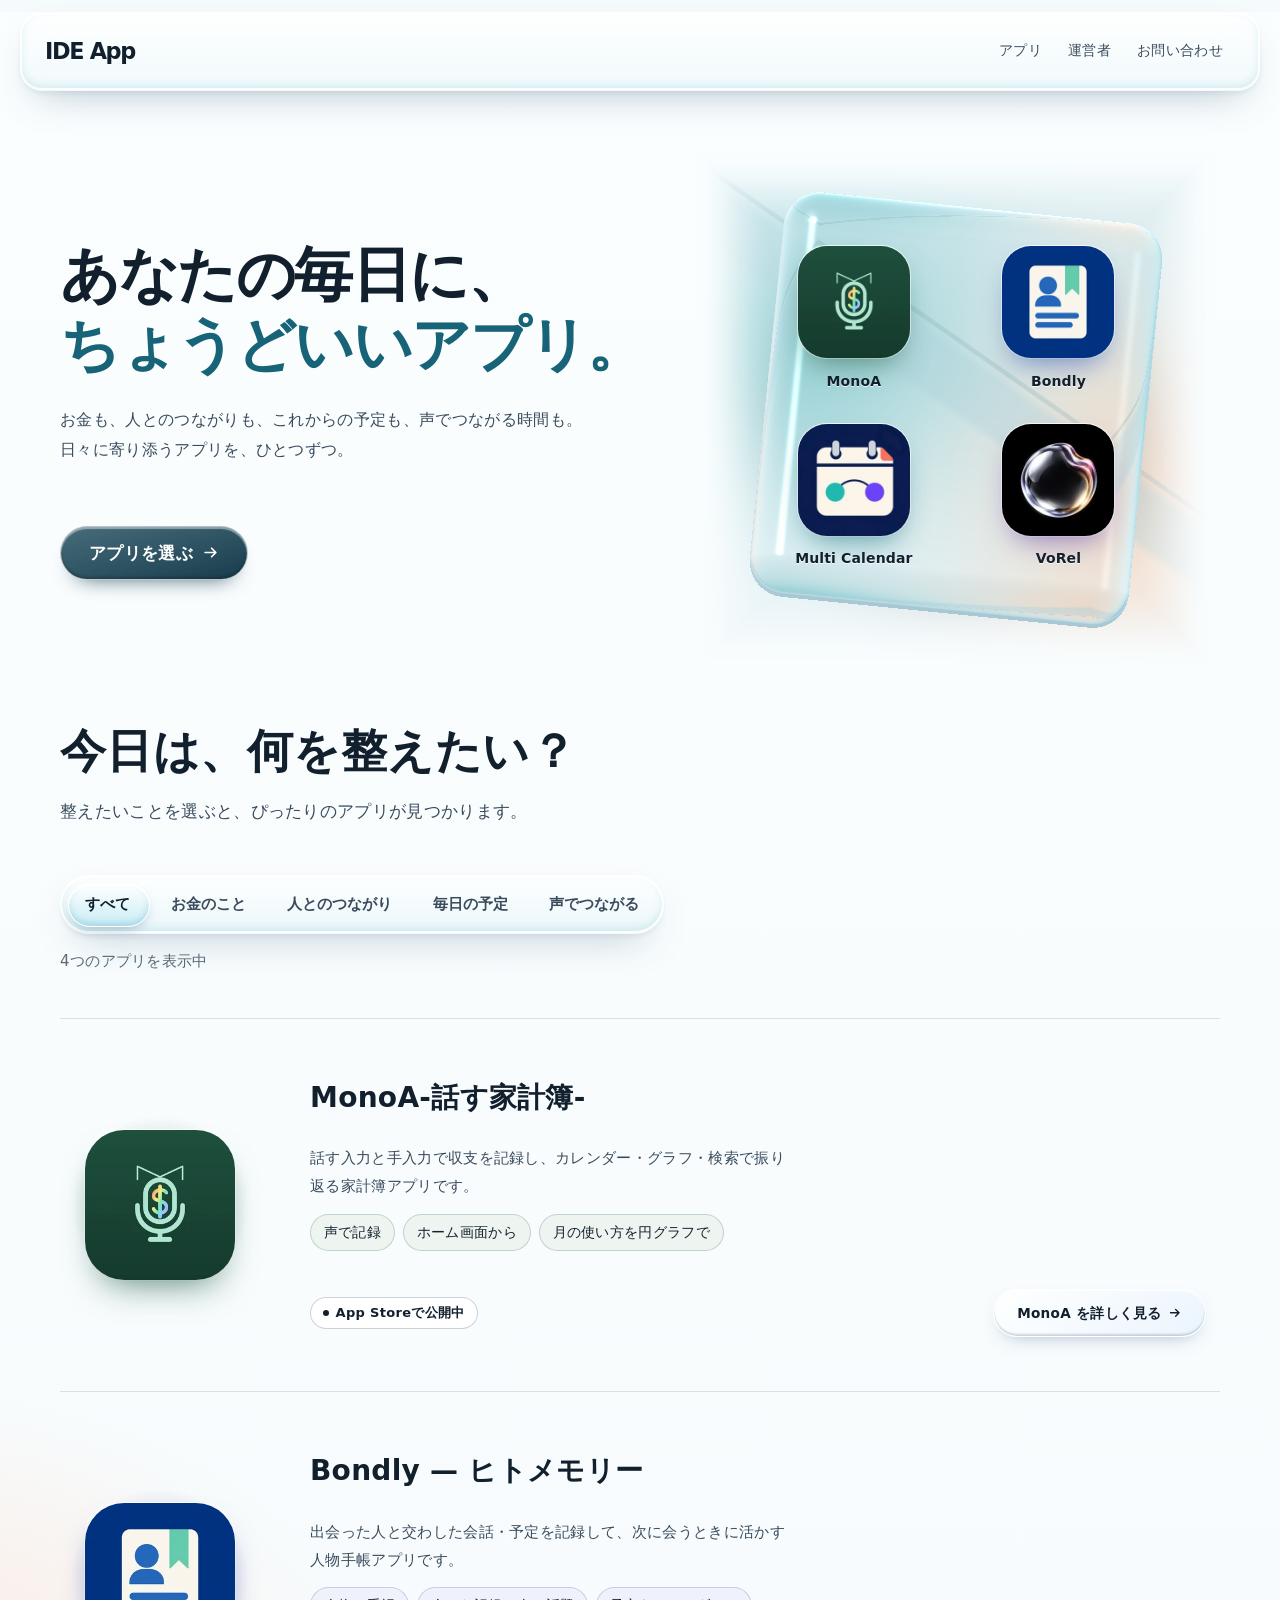
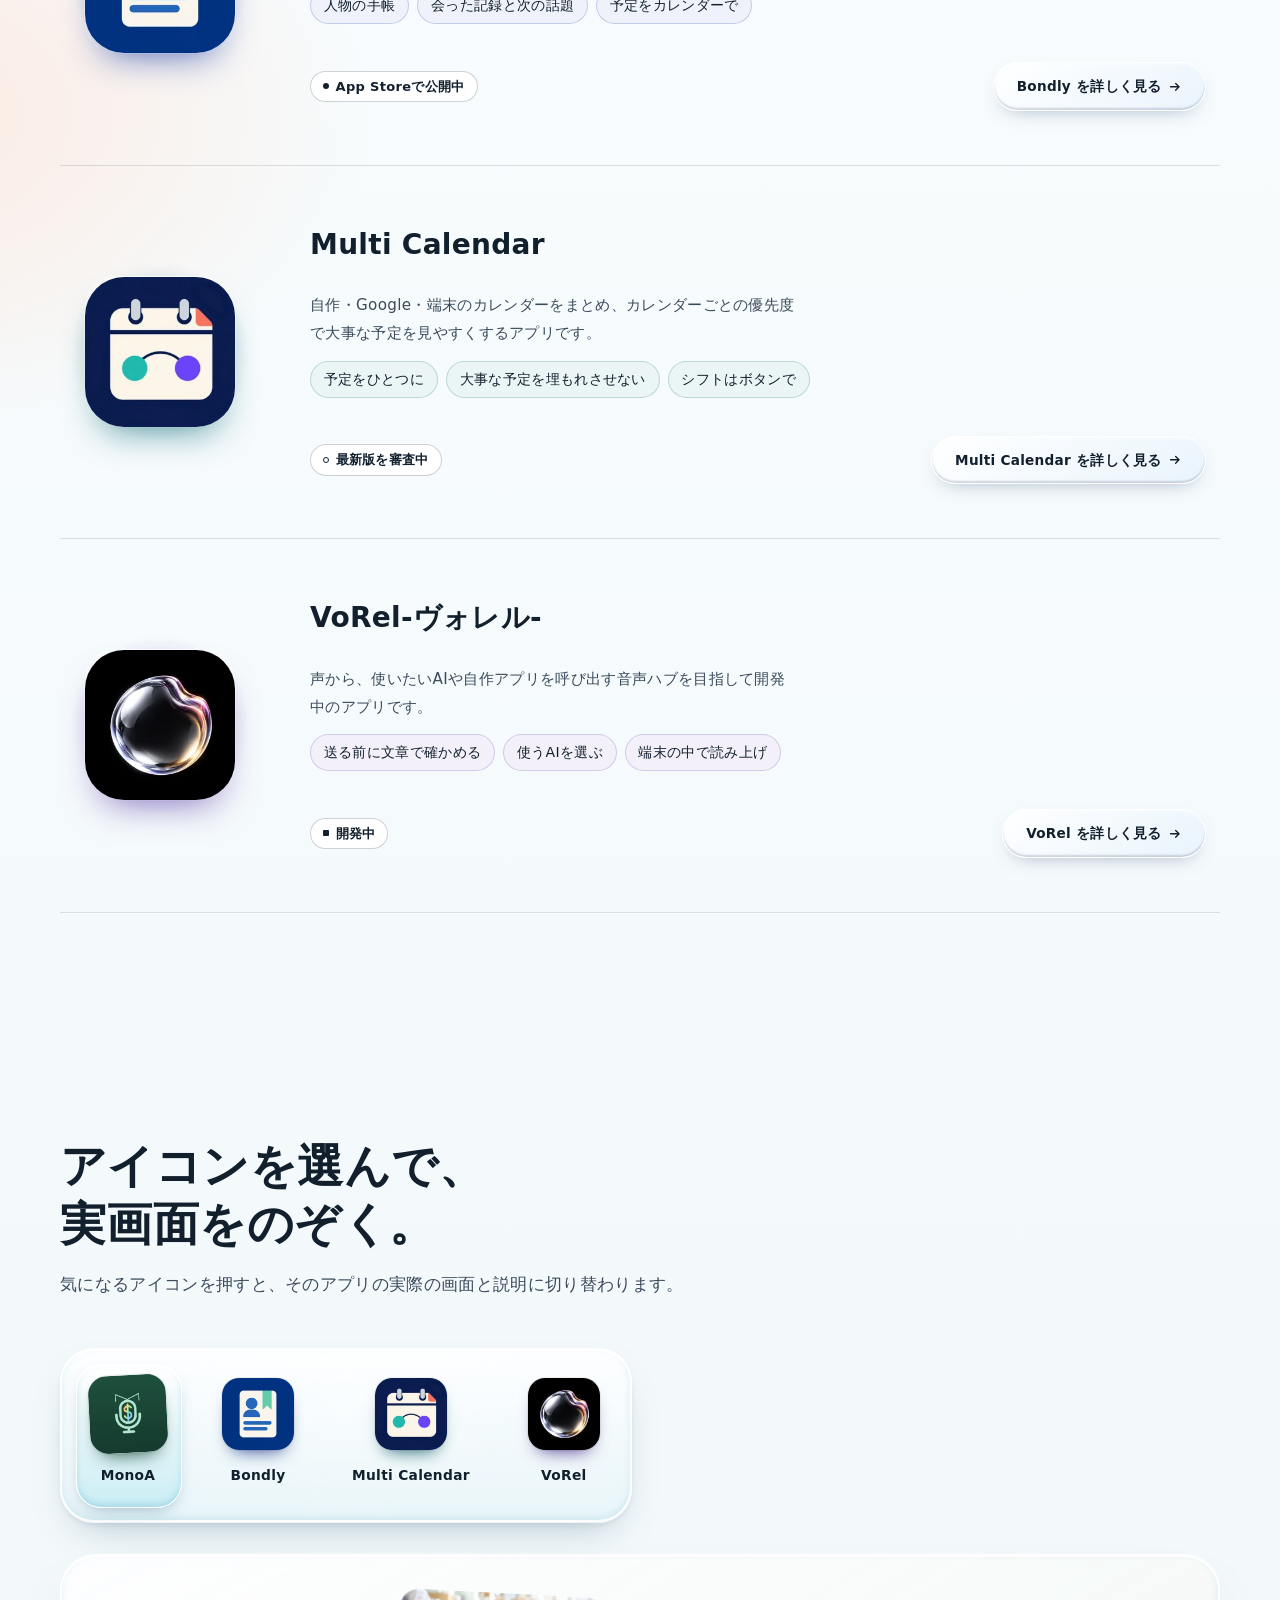
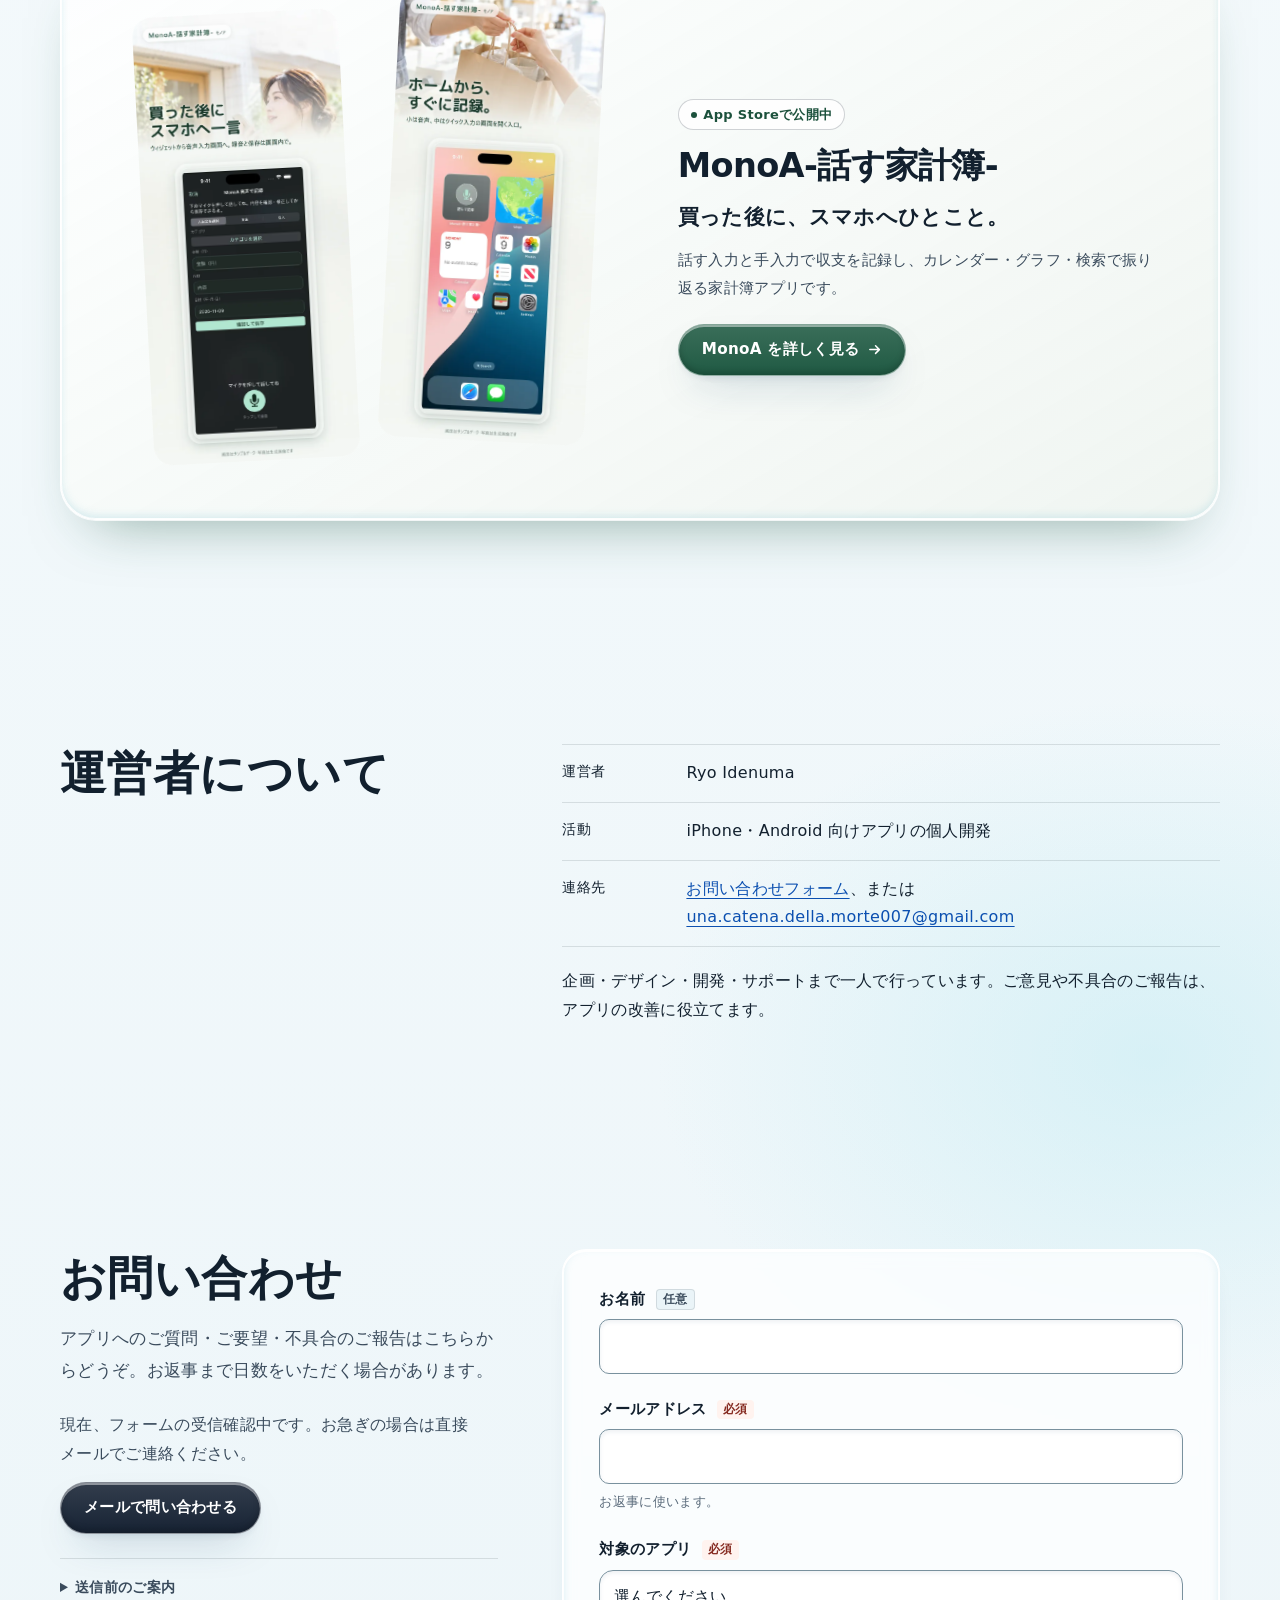
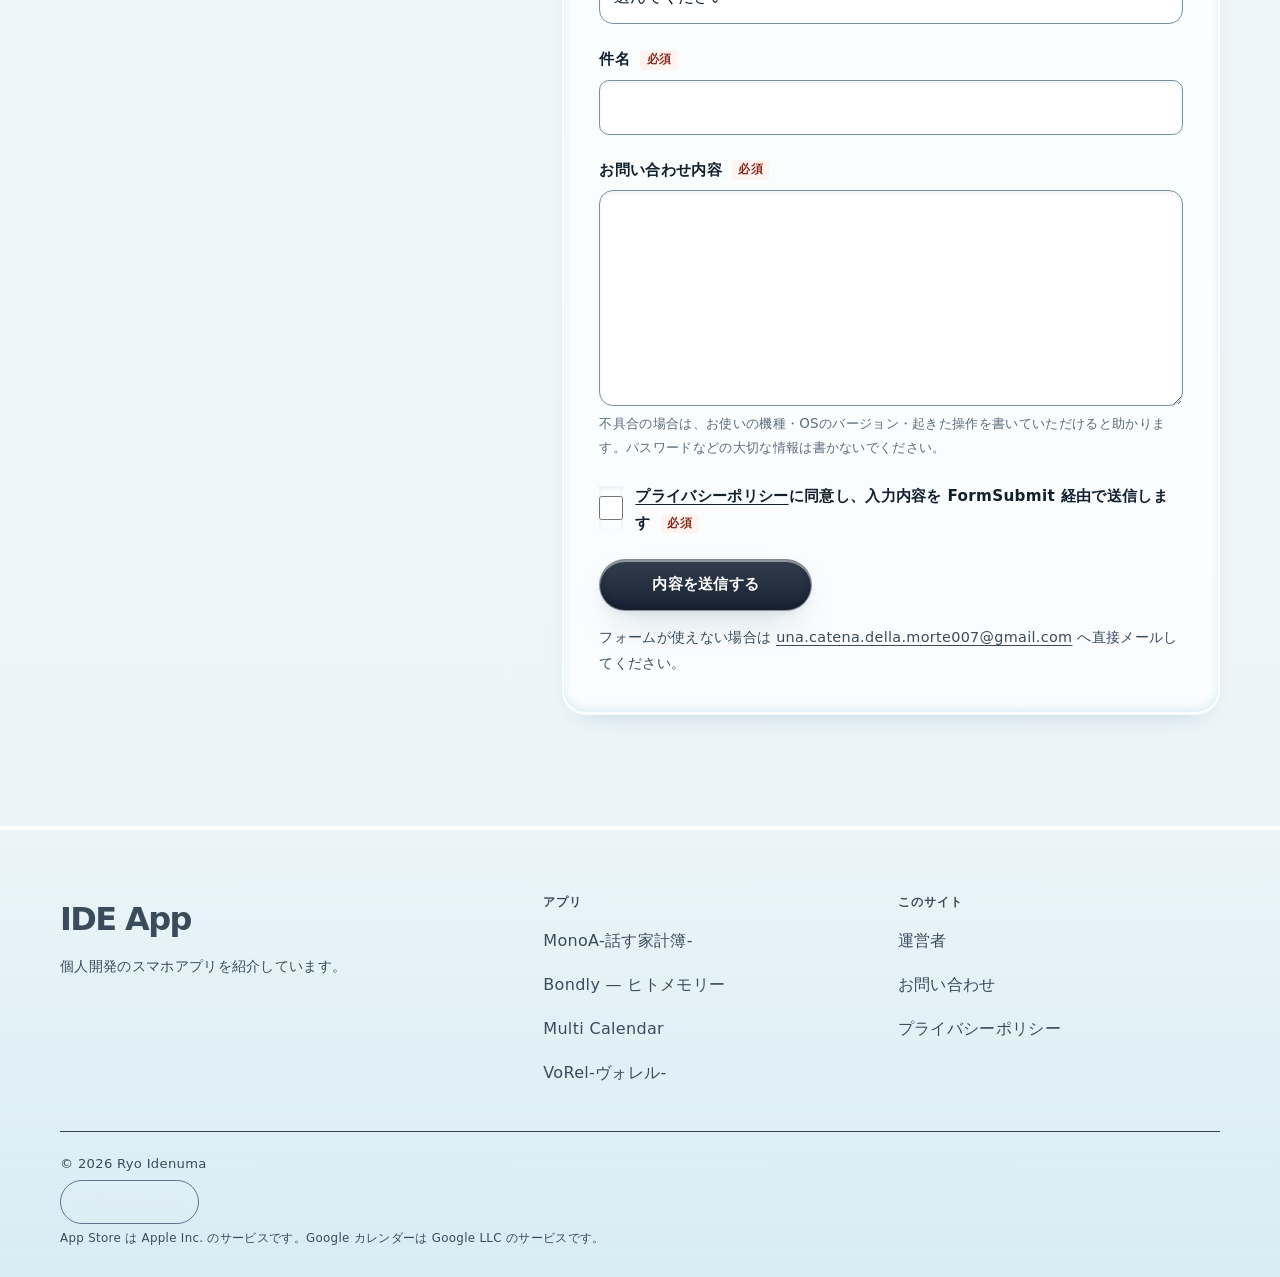
==== commit 0763b2e2: "IDE Appを屈折する硝子の展示台と用途選択へ一新" ====
--- a/index.html
+++ b/index.html
@@ -22,10 +22,12 @@
 <link rel="icon" href="favicon.svg" type="image/svg+xml">
 <link rel="icon" href="favicon-32.png" sizes="32x32" type="image/png">
 <link rel="apple-touch-icon" href="apple-touch-icon.png">
-<link rel="stylesheet" href="assets/css/site.css?v=20261116-glass-shelf">
-<script src="site-config.js?v=20261116-glass-shelf" defer></script>
-<script src="assets/js/site.js?v=20261116-glass-shelf" defer></script>
-<script src="assets/js/experience.js?v=20261116-glass-shelf" defer></script>
+<link rel="stylesheet" href="assets/css/site.css?v=20261119-atelier">
+<link rel="stylesheet" href="assets/css/atelier.css?v=20261119-atelier">
+<script src="site-config.js?v=20261119-atelier" defer></script>
+<script src="assets/js/site.js?v=20261119-atelier" defer></script>
+<script src="assets/js/experience.js?v=20261119-atelier" defer></script>
+<script src="assets/js/glass-optics.js?v=20261119-atelier" defer></script>
 </head>
 <body class="page-home">
 <a class="skip" href="#main">本文へ移動</a>
@@ -42,7 +44,7 @@
     </nav>
   </div>
   <nav class="app-switch" aria-label="アプリごとの紹介ページ">
-    <ul class="wrap"><li><a href="apps/monoa/index.html" style="--app:#1f5a43" data-edit-id="switch-monoa"><img class="dot" src="assets/media/monoa/icon.webp?v=20261116-glass-shelf" alt="" width="24" height="24" decoding="async">MonoA</a></li><li><a href="apps/bondly/index.html" style="--app:#2747a8" data-edit-id="switch-bondly"><img class="dot" src="assets/media/bondly/icon.webp?v=20261116-glass-shelf" alt="" width="24" height="24" decoding="async">Bondly</a></li><li><a href="apps/multicalendar/index.html" style="--app:#0d6b78" data-edit-id="switch-multicalendar"><img class="dot" src="assets/media/multicalendar/icon.webp?v=20261116-glass-shelf" alt="" width="24" height="24" decoding="async">Multi Calendar</a></li><li><a href="apps/vorel/index.html" style="--app:#5b3fa8" data-edit-id="switch-vorel"><img class="dot" src="assets/media/vorel/icon.webp?v=20261116-glass-shelf" alt="" width="24" height="24" decoding="async">VoRel</a></li></ul>
+    <ul class="wrap"><li><a href="apps/monoa/index.html" style="--app:#1f5a43" data-edit-id="switch-monoa"><img class="dot" src="assets/media/monoa/icon.webp?v=20261119-atelier" alt="" width="24" height="24" decoding="async">MonoA</a></li><li><a href="apps/bondly/index.html" style="--app:#2747a8" data-edit-id="switch-bondly"><img class="dot" src="assets/media/bondly/icon.webp?v=20261119-atelier" alt="" width="24" height="24" decoding="async">Bondly</a></li><li><a href="apps/multicalendar/index.html" style="--app:#0d6b78" data-edit-id="switch-multicalendar"><img class="dot" src="assets/media/multicalendar/icon.webp?v=20261119-atelier" alt="" width="24" height="24" decoding="async">Multi Calendar</a></li><li><a href="apps/vorel/index.html" style="--app:#5b3fa8" data-edit-id="switch-vorel"><img class="dot" src="assets/media/vorel/icon.webp?v=20261119-atelier" alt="" width="24" height="24" decoding="async">VoRel</a></li></ul>
   </nav>
   <div class="reading-progress" aria-hidden="true"><span data-reading-progress></span></div>
 </header>
@@ -51,62 +53,13 @@
   <section class="hero" aria-labelledby="hero-title" data-edit-id="hero">
     <div class="wrap hero-in">
       <div class="hero-text">
-        <h1 id="hero-title" class="hero-title" data-edit-id="hero-title">毎日に、<br><span class="nb">小さな心地よさを。</span></h1>
-        <p class="hero-lead" data-edit-id="hero-lead">お金も、人とのつながりも、これからの予定も。<br>日々に寄り添うアプリを、ひとつずつ。</p>
-        <a class="btn hero-cta" href="#apps" data-edit-id="hero-apps">アプリを見る<svg class="i" aria-hidden="true" viewBox="0 0 16 16"><path d="M3 8h10M9 4l4 4-4 4" fill="none" stroke="currentColor" stroke-width="1.6" stroke-linecap="round" stroke-linejoin="round"/></svg></a>
-      </div>
-      <div class="hero-shots" role="group" aria-label="4つのアプリのアイコン"><figure class="hero-shot hero-shot-1" style="--app:#1f5a43;--app-tint:#e6efe9" data-edit-id="hero-screen-monoa"><a class="shelf-link" href="#show-monoa" data-show-link="monoa" aria-label="MonoAの実画面と説明を見る"><img src="assets/media/monoa/icon.webp?v=20261116-glass-shelf" alt="" width="256" height="256" decoding="async" fetchpriority="high" class="hero-icon"><span class="hero-icon-name">MonoA</span></a></figure><figure class="hero-shot hero-shot-2" style="--app:#2747a8;--app-tint:#e8ecf8" data-edit-id="hero-screen-bondly"><a class="shelf-link" href="#show-bondly" data-show-link="bondly" aria-label="Bondlyの実画面と説明を見る"><img src="assets/media/bondly/icon.webp?v=20261116-glass-shelf" alt="" width="256" height="256" decoding="async" fetchpriority="high" class="hero-icon"><span class="hero-icon-name">Bondly</span></a></figure><figure class="hero-shot hero-shot-3" style="--app:#0d6b78;--app-tint:#e2f0f1" data-edit-id="hero-screen-multicalendar"><a class="shelf-link" href="#show-multicalendar" data-show-link="multicalendar" aria-label="Multi Calendarの実画面と説明を見る"><img src="assets/media/multicalendar/icon.webp?v=20261116-glass-shelf" alt="" width="256" height="256" decoding="async" fetchpriority="high" class="hero-icon"><span class="hero-icon-name">Multi Calendar</span></a></figure><figure class="hero-shot hero-shot-4" style="--app:#5b3fa8;--app-tint:#eeeaf7" data-edit-id="hero-screen-vorel"><a class="shelf-link" href="#show-vorel" data-show-link="vorel" aria-label="VoRelの実画面と説明を見る"><img src="assets/media/vorel/icon.webp?v=20261116-glass-shelf" alt="" width="256" height="256" decoding="async" fetchpriority="high" class="hero-icon"><span class="hero-icon-name">VoRel</span></a></figure>      </div>
-    </div>
-  </section>
-
-  <section class="section showcase" id="showcase" aria-labelledby="showcase-title" data-showcase>
-    <div class="wrap">
-      <header class="section-head">
-        <h2 id="showcase-title" class="section-title">アイコンを選んで、実画面をのぞく。</h2>
-        <p class="section-lead">気になるアイコンを押すと、そのアプリの実際の画面と説明に切り替わります。</p>
-      </header>
-      <ul class="shelf" aria-label="アプリを選ぶ"><li><a class="shelf-tile" href="#show-monoa" data-show="monoa" style="--app:#1f5a43;--app-tint:#e6efe9"><img src="assets/media/monoa/icon.webp?v=20261116-glass-shelf" alt="" width="256" height="256" loading="lazy" decoding="async" class="shelf-icon"><span class="shelf-name">MonoA</span></a></li><li><a class="shelf-tile" href="#show-bondly" data-show="bondly" style="--app:#2747a8;--app-tint:#e8ecf8"><img src="assets/media/bondly/icon.webp?v=20261116-glass-shelf" alt="" width="256" height="256" loading="lazy" decoding="async" class="shelf-icon"><span class="shelf-name">Bondly</span></a></li><li><a class="shelf-tile" href="#show-multicalendar" data-show="multicalendar" style="--app:#0d6b78;--app-tint:#e2f0f1"><img src="assets/media/multicalendar/icon.webp?v=20261116-glass-shelf" alt="" width="256" height="256" loading="lazy" decoding="async" class="shelf-icon"><span class="shelf-name">Multi Calendar</span></a></li><li><a class="shelf-tile" href="#show-vorel" data-show="vorel" style="--app:#5b3fa8;--app-tint:#eeeaf7"><img src="assets/media/vorel/icon.webp?v=20261116-glass-shelf" alt="" width="256" height="256" loading="lazy" decoding="async" class="shelf-icon"><span class="shelf-name">VoRel</span></a></li></ul>
-      <div class="stage-list">
-      <article class="stage stage-1" id="show-monoa" data-stage="monoa" style="--app:#1f5a43;--app-tint:#e6efe9" aria-labelledby="show-monoa-name">
-        <div class="stage-visual"><figure class="stage-shot stage-shot-1"><img src="assets/media/monoa/screen-voice.webp?v=20261116-glass-shelf" alt="音声入力の画面。話した内容を確認してから保存します。" width="640" height="1391" loading="lazy" decoding="async" class="phone"></figure><figure class="stage-shot stage-shot-2"><img src="assets/media/monoa/screen-widgets.webp?v=20261116-glass-shelf" alt="ホーム画面のウィジェット。音声入力とクイック入力を開けます。" width="640" height="1391" loading="lazy" decoding="async" class="phone"></figure></div>
-        <div class="stage-text">
-          <p class="stage-status"><span class="status status-live">App Storeで公開中</span></p>
-          <h3 id="show-monoa-name" class="stage-name">MonoA-話す家計簿-</h3>
-          <p class="stage-catch">買った後に、スマホへひとこと。</p>
-          <p class="stage-lead">話す入力と手入力で収支を記録し、カレンダー・グラフ・検索で振り返る家計簿アプリです。</p>
-          <a class="btn stage-link" href="apps/monoa/index.html">MonoA を詳しく見る<svg class="i" aria-hidden="true" viewBox="0 0 16 16"><path d="M3 8h10M9 4l4 4-4 4" fill="none" stroke="currentColor" stroke-width="1.6" stroke-linecap="round" stroke-linejoin="round"/></svg></a>
-        </div>
-      </article>
-      <article class="stage stage-2" id="show-bondly" data-stage="bondly" style="--app:#2747a8;--app-tint:#e8ecf8" aria-labelledby="show-bondly-name">
-        <div class="stage-visual"><figure class="stage-shot stage-shot-1"><img src="assets/media/bondly/screen-people.webp?v=20261116-glass-shelf" alt="人物の詳細画面。プロフィールと会った回数・日付を表示します。" width="640" height="1391" loading="lazy" decoding="async" class="phone"></figure><figure class="stage-shot stage-shot-2"><img src="assets/media/bondly/screen-memory.webp?v=20261116-glass-shelf" alt="メモと「次に話す話題」、会った記録の画面。" width="640" height="1391" loading="lazy" decoding="async" class="phone"></figure></div>
-        <div class="stage-text">
-          <p class="stage-status"><span class="status status-live">App Storeで公開中</span></p>
-          <h3 id="show-bondly-name" class="stage-name">Bondly — ヒトメモリー</h3>
-          <p class="stage-catch">会った人のことを、ひとつの手帳に。</p>
-          <p class="stage-lead">出会った人と交わした会話・予定を記録して、次に会うときに活かす人物手帳アプリです。</p>
-          <a class="btn stage-link" href="apps/bondly/index.html">Bondly を詳しく見る<svg class="i" aria-hidden="true" viewBox="0 0 16 16"><path d="M3 8h10M9 4l4 4-4 4" fill="none" stroke="currentColor" stroke-width="1.6" stroke-linecap="round" stroke-linejoin="round"/></svg></a>
-        </div>
-      </article>
-      <article class="stage stage-3" id="show-multicalendar" data-stage="multicalendar" style="--app:#0d6b78;--app-tint:#e2f0f1" aria-labelledby="show-multicalendar-name">
-        <div class="stage-visual"><figure class="stage-shot stage-shot-1"><img src="assets/media/multicalendar/screen-month.webp?v=20261116-glass-shelf" alt="シフトと予定が並ぶ月カレンダーの画面。" width="640" height="1387" loading="lazy" decoding="async" class="phone"></figure><figure class="stage-shot stage-shot-2"><img src="assets/media/multicalendar/screen-order.webp?v=20261116-glass-shelf" alt="カレンダーの並び順（優先度）を決める画面。" width="640" height="1387" loading="lazy" decoding="async" class="phone"></figure></div>
-        <div class="stage-text">
-          <p class="stage-status"><span class="status status-review">最新版を審査中</span></p>
-          <h3 id="show-multicalendar-name" class="stage-name">Multi Calendar</h3>
-          <p class="stage-catch">仕事も暮らしもシフトも、ひとつに。</p>
-          <p class="stage-lead">自作・Google・端末のカレンダーをまとめ、カレンダーごとの優先度で大事な予定を見やすくするアプリです。</p>
-          <a class="btn stage-link" href="apps/multicalendar/index.html">Multi Calendar を詳しく見る<svg class="i" aria-hidden="true" viewBox="0 0 16 16"><path d="M3 8h10M9 4l4 4-4 4" fill="none" stroke="currentColor" stroke-width="1.6" stroke-linecap="round" stroke-linejoin="round"/></svg></a>
-        </div>
-      </article>
-      <article class="stage stage-4" id="show-vorel" data-stage="vorel" style="--app:#5b3fa8;--app-tint:#eeeaf7" aria-labelledby="show-vorel-name">
-        <div class="stage-visual"><figure class="stage-shot stage-shot-1"><img src="assets/media/vorel/screen-voice.webp?v=20261116-glass-shelf" alt="開発中の音声入力画面。水滴のキャラクターが表示されます。" width="640" height="1391" loading="lazy" decoding="async" class="phone"></figure><figure class="stage-shot stage-shot-2"><img src="assets/media/vorel/screen-confirm.webp?v=20261116-glass-shelf" alt="開発中の画面。声で入力した文章を確認してから送ります。" width="640" height="1391" loading="lazy" decoding="async" class="phone"></figure></div>
-        <div class="stage-text">
-          <p class="stage-status"><span class="status status-dev">開発中</span></p>
-          <h3 id="show-vorel-name" class="stage-name">VoRel-ヴォレル-</h3>
-          <p class="stage-catch">ひと声から、つながる。</p>
-          <p class="stage-lead">声から、使いたいAIや自作アプリを呼び出す音声ハブを目指して開発中のアプリです。</p>
-          <a class="btn stage-link" href="apps/vorel/index.html">VoRel を詳しく見る<svg class="i" aria-hidden="true" viewBox="0 0 16 16"><path d="M3 8h10M9 4l4 4-4 4" fill="none" stroke="currentColor" stroke-width="1.6" stroke-linecap="round" stroke-linejoin="round"/></svg></a>
-        </div>
-      </article>
+        <h1 id="hero-title" class="hero-title" data-edit-id="hero-title">あなたの毎日に、<br><span class="nb">ちょうどいいアプリ。</span></h1>
+        <p class="hero-lead" data-edit-id="hero-lead">お金も、人とのつながりも、これからの予定も、声でつながる時間も。<br>日々に寄り添うアプリを、ひとつずつ。</p>
+        <a class="btn hero-cta" href="#apps" data-edit-id="hero-apps">アプリを選ぶ<svg class="i" aria-hidden="true" viewBox="0 0 16 16"><path d="M3 8h10M9 4l4 4-4 4" fill="none" stroke="currentColor" stroke-width="1.6" stroke-linecap="round" stroke-linejoin="round"/></svg></a>
+      </div>
+      <div class="hero-glass-display">
+        <canvas class="glass-optic" data-glass-optic aria-hidden="true"></canvas>
+        <div class="hero-shots" role="group" aria-label="4つのアプリのアイコン"><figure class="hero-shot hero-shot-1" style="--app:#1f5a43;--app-tint:#e6efe9" data-edit-id="hero-screen-monoa"><a class="shelf-link" href="#show-monoa" data-show-link="monoa" aria-label="MonoAの実画面と説明を見る"><img src="assets/media/monoa/icon.webp?v=20261119-atelier" alt="" width="256" height="256" decoding="async" fetchpriority="high" class="hero-icon"><span class="hero-icon-name">MonoA</span></a></figure><figure class="hero-shot hero-shot-2" style="--app:#2747a8;--app-tint:#e8ecf8" data-edit-id="hero-screen-bondly"><a class="shelf-link" href="#show-bondly" data-show-link="bondly" aria-label="Bondlyの実画面と説明を見る"><img src="assets/media/bondly/icon.webp?v=20261119-atelier" alt="" width="256" height="256" decoding="async" fetchpriority="high" class="hero-icon"><span class="hero-icon-name">Bondly</span></a></figure><figure class="hero-shot hero-shot-3" style="--app:#0d6b78;--app-tint:#e2f0f1" data-edit-id="hero-screen-multicalendar"><a class="shelf-link" href="#show-multicalendar" data-show-link="multicalendar" aria-label="Multi Calendarの実画面と説明を見る"><img src="assets/media/multicalendar/icon.webp?v=20261119-atelier" alt="" width="256" height="256" decoding="async" fetchpriority="high" class="hero-icon"><span class="hero-icon-name">Multi Calendar</span></a></figure><figure class="hero-shot hero-shot-4" style="--app:#5b3fa8;--app-tint:#eeeaf7" data-edit-id="hero-screen-vorel"><a class="shelf-link" href="#show-vorel" data-show-link="vorel" aria-label="VoRelの実画面と説明を見る"><img src="assets/media/vorel/icon.webp?v=20261119-atelier" alt="" width="256" height="256" decoding="async" fetchpriority="high" class="hero-icon"><span class="hero-icon-name">VoRel</span></a></figure>        </div>
       </div>
     </div>
   </section>
@@ -114,23 +67,23 @@
   <section class="section apps" id="apps" aria-labelledby="apps-title">
     <div class="wrap">
       <header class="section-head">
-        <h2 id="apps-title" class="section-title" data-edit-id="apps-title">暮らしに合う、ひとつを。</h2>
-        <p class="section-lead">気になるアプリから、実際の画面や使い方をご覧ください。</p>
+        <h2 id="apps-title" class="section-title" data-edit-id="apps-title">今日は、何を整えたい？</h2>
+        <p class="section-lead">整えたいことを選ぶと、ぴったりのアプリが見つかります。</p>
       </header>
       <div class="app-picker" data-app-picker hidden>
         <div class="app-filters" role="group" aria-label="用途でアプリを選ぶ">
           <button type="button" data-app-filter="all" aria-pressed="true">すべて</button>
-          <button type="button" data-app-filter="monoa" aria-pressed="false">家計</button>
-          <button type="button" data-app-filter="bondly" aria-pressed="false">つながり</button>
-          <button type="button" data-app-filter="multicalendar" aria-pressed="false">予定</button>
-          <button type="button" data-app-filter="vorel" aria-pressed="false">音声AI</button>
+          <button type="button" data-app-filter="monoa" aria-pressed="false">お金のこと</button>
+          <button type="button" data-app-filter="bondly" aria-pressed="false">人とのつながり</button>
+          <button type="button" data-app-filter="multicalendar" aria-pressed="false">毎日の予定</button>
+          <button type="button" data-app-filter="vorel" aria-pressed="false">声でつながる</button>
         </div>
         <p class="app-filter-status" data-app-filter-status role="status" aria-live="polite">4つのアプリを表示中</p>
       </div>
       <div class="app-grid">
     <article class="app-card" id="app-monoa" style="--app:#1f5a43;--app-tint:#e6efe9" data-edit-id="app-row-monoa">
       <a class="app-card-media" href="apps/monoa/index.html" tabindex="-1" aria-hidden="true">
-        <img src="assets/media/monoa/icon.webp?v=20261116-glass-shelf" alt="" width="256" height="256" loading="lazy" decoding="async" class="card-icon">
+        <img src="assets/media/monoa/icon.webp?v=20261119-atelier" alt="" width="256" height="256" loading="lazy" decoding="async" class="card-icon">
         <span class="card-catch">買った後に、スマホへひとこと。</span>
       </a>
       <div class="app-card-body">
@@ -140,6 +93,7 @@
           </div>
         </div>
         <p class="app-lead">話す入力と手入力で収支を記録し、カレンダー・グラフ・検索で振り返る家計簿アプリです。</p>
+        <ul class="app-points" aria-label="主な機能"><li>声で記録</li><li>ホーム画面から</li><li>月の使い方を円グラフで</li></ul>
         <div class="app-card-foot">
           <p class="app-meta"><span class="status status-live">App Storeで公開中</span></p>
           <a class="btn btn-app" href="apps/monoa/index.html" data-edit-id="app-row-monoa-more">MonoA を詳しく見る<svg class="i" aria-hidden="true" viewBox="0 0 16 16"><path d="M3 8h10M9 4l4 4-4 4" fill="none" stroke="currentColor" stroke-width="1.6" stroke-linecap="round" stroke-linejoin="round"/></svg></a>
@@ -148,7 +102,7 @@
     </article>
     <article class="app-card" id="app-bondly" style="--app:#2747a8;--app-tint:#e8ecf8" data-edit-id="app-row-bondly">
       <a class="app-card-media" href="apps/bondly/index.html" tabindex="-1" aria-hidden="true">
-        <img src="assets/media/bondly/icon.webp?v=20261116-glass-shelf" alt="" width="256" height="256" loading="lazy" decoding="async" class="card-icon">
+        <img src="assets/media/bondly/icon.webp?v=20261119-atelier" alt="" width="256" height="256" loading="lazy" decoding="async" class="card-icon">
         <span class="card-catch">会った人のことを、ひとつの手帳に。</span>
       </a>
       <div class="app-card-body">
@@ -158,6 +112,7 @@
           </div>
         </div>
         <p class="app-lead">出会った人と交わした会話・予定を記録して、次に会うときに活かす人物手帳アプリです。</p>
+        <ul class="app-points" aria-label="主な機能"><li>人物の手帳</li><li>会った記録と次の話題</li><li>予定をカレンダーで</li></ul>
         <div class="app-card-foot">
           <p class="app-meta"><span class="status status-live">App Storeで公開中</span></p>
           <a class="btn btn-app" href="apps/bondly/index.html" data-edit-id="app-row-bondly-more">Bondly を詳しく見る<svg class="i" aria-hidden="true" viewBox="0 0 16 16"><path d="M3 8h10M9 4l4 4-4 4" fill="none" stroke="currentColor" stroke-width="1.6" stroke-linecap="round" stroke-linejoin="round"/></svg></a>
@@ -166,7 +121,7 @@
     </article>
     <article class="app-card" id="app-multicalendar" style="--app:#0d6b78;--app-tint:#e2f0f1" data-edit-id="app-row-multicalendar">
       <a class="app-card-media" href="apps/multicalendar/index.html" tabindex="-1" aria-hidden="true">
-        <img src="assets/media/multicalendar/icon.webp?v=20261116-glass-shelf" alt="" width="256" height="256" loading="lazy" decoding="async" class="card-icon">
+        <img src="assets/media/multicalendar/icon.webp?v=20261119-atelier" alt="" width="256" height="256" loading="lazy" decoding="async" class="card-icon">
         <span class="card-catch">仕事も暮らしもシフトも、ひとつに。</span>
       </a>
       <div class="app-card-body">
@@ -176,6 +131,7 @@
           </div>
         </div>
         <p class="app-lead">自作・Google・端末のカレンダーをまとめ、カレンダーごとの優先度で大事な予定を見やすくするアプリです。</p>
+        <ul class="app-points" aria-label="主な機能"><li>予定をひとつに</li><li>大事な予定を埋もれさせない</li><li>シフトはボタンで</li></ul>
         <div class="app-card-foot">
           <p class="app-meta"><span class="status status-review">最新版を審査中</span></p>
           <a class="btn btn-app" href="apps/multicalendar/index.html" data-edit-id="app-row-multicalendar-more">Multi Calendar を詳しく見る<svg class="i" aria-hidden="true" viewBox="0 0 16 16"><path d="M3 8h10M9 4l4 4-4 4" fill="none" stroke="currentColor" stroke-width="1.6" stroke-linecap="round" stroke-linejoin="round"/></svg></a>
@@ -184,7 +140,7 @@
     </article>
     <article class="app-card" id="app-vorel" style="--app:#5b3fa8;--app-tint:#eeeaf7" data-edit-id="app-row-vorel">
       <a class="app-card-media" href="apps/vorel/index.html" tabindex="-1" aria-hidden="true">
-        <img src="assets/media/vorel/icon.webp?v=20261116-glass-shelf" alt="" width="256" height="256" loading="lazy" decoding="async" class="card-icon">
+        <img src="assets/media/vorel/icon.webp?v=20261119-atelier" alt="" width="256" height="256" loading="lazy" decoding="async" class="card-icon">
         <span class="card-catch">ひと声から、つながる。</span>
       </a>
       <div class="app-card-body">
@@ -194,12 +150,65 @@
           </div>
         </div>
         <p class="app-lead">声から、使いたいAIや自作アプリを呼び出す音声ハブを目指して開発中のアプリです。</p>
+        <ul class="app-points" aria-label="主な機能"><li>送る前に文章で確かめる</li><li>使うAIを選ぶ</li><li>端末の中で読み上げ</li></ul>
         <div class="app-card-foot">
           <p class="app-meta"><span class="status status-dev">開発中</span></p>
           <a class="btn btn-app" href="apps/vorel/index.html" data-edit-id="app-row-vorel-more">VoRel を詳しく見る<svg class="i" aria-hidden="true" viewBox="0 0 16 16"><path d="M3 8h10M9 4l4 4-4 4" fill="none" stroke="currentColor" stroke-width="1.6" stroke-linecap="round" stroke-linejoin="round"/></svg></a>
         </div>
       </div>
     </article>
+      </div>
+    </div>
+  </section>
+
+  <section class="section showcase" id="showcase" aria-labelledby="showcase-title" data-showcase>
+    <div class="wrap">
+      <header class="section-head">
+        <h2 id="showcase-title" class="section-title">アイコンを選んで、実画面をのぞく。</h2>
+        <p class="section-lead">気になるアイコンを押すと、そのアプリの実際の画面と説明に切り替わります。</p>
+      </header>
+      <ul class="shelf" aria-label="アプリを選ぶ"><li><a class="shelf-tile" href="#show-monoa" data-show="monoa" style="--app:#1f5a43;--app-tint:#e6efe9"><img src="assets/media/monoa/icon.webp?v=20261119-atelier" alt="" width="256" height="256" loading="lazy" decoding="async" class="shelf-icon"><span class="shelf-name">MonoA</span></a></li><li><a class="shelf-tile" href="#show-bondly" data-show="bondly" style="--app:#2747a8;--app-tint:#e8ecf8"><img src="assets/media/bondly/icon.webp?v=20261119-atelier" alt="" width="256" height="256" loading="lazy" decoding="async" class="shelf-icon"><span class="shelf-name">Bondly</span></a></li><li><a class="shelf-tile" href="#show-multicalendar" data-show="multicalendar" style="--app:#0d6b78;--app-tint:#e2f0f1"><img src="assets/media/multicalendar/icon.webp?v=20261119-atelier" alt="" width="256" height="256" loading="lazy" decoding="async" class="shelf-icon"><span class="shelf-name">Multi Calendar</span></a></li><li><a class="shelf-tile" href="#show-vorel" data-show="vorel" style="--app:#5b3fa8;--app-tint:#eeeaf7"><img src="assets/media/vorel/icon.webp?v=20261119-atelier" alt="" width="256" height="256" loading="lazy" decoding="async" class="shelf-icon"><span class="shelf-name">VoRel</span></a></li></ul>
+      <div class="stage-list">
+      <article class="stage stage-1" id="show-monoa" data-stage="monoa" style="--app:#1f5a43;--app-tint:#e6efe9" aria-labelledby="show-monoa-name">
+        <div class="stage-visual"><figure class="stage-shot stage-shot-1"><img src="assets/media/monoa/screen-voice.webp?v=20261119-atelier" alt="音声入力の画面。話した内容を確認してから保存します。" width="640" height="1391" loading="lazy" decoding="async" class="phone"></figure><figure class="stage-shot stage-shot-2"><img src="assets/media/monoa/screen-widgets.webp?v=20261119-atelier" alt="ホーム画面のウィジェット。音声入力とクイック入力を開けます。" width="640" height="1391" loading="lazy" decoding="async" class="phone"></figure></div>
+        <div class="stage-text">
+          <p class="stage-status"><span class="status status-live">App Storeで公開中</span></p>
+          <h3 id="show-monoa-name" class="stage-name">MonoA-話す家計簿-</h3>
+          <p class="stage-catch">買った後に、スマホへひとこと。</p>
+          <p class="stage-lead">話す入力と手入力で収支を記録し、カレンダー・グラフ・検索で振り返る家計簿アプリです。</p>
+          <a class="btn stage-link" href="apps/monoa/index.html">MonoA を詳しく見る<svg class="i" aria-hidden="true" viewBox="0 0 16 16"><path d="M3 8h10M9 4l4 4-4 4" fill="none" stroke="currentColor" stroke-width="1.6" stroke-linecap="round" stroke-linejoin="round"/></svg></a>
+        </div>
+      </article>
+      <article class="stage stage-2" id="show-bondly" data-stage="bondly" style="--app:#2747a8;--app-tint:#e8ecf8" aria-labelledby="show-bondly-name">
+        <div class="stage-visual"><figure class="stage-shot stage-shot-1"><img src="assets/media/bondly/screen-people.webp?v=20261119-atelier" alt="人物の詳細画面。プロフィールと会った回数・日付を表示します。" width="640" height="1391" loading="lazy" decoding="async" class="phone"></figure><figure class="stage-shot stage-shot-2"><img src="assets/media/bondly/screen-memory.webp?v=20261119-atelier" alt="メモと「次に話す話題」、会った記録の画面。" width="640" height="1391" loading="lazy" decoding="async" class="phone"></figure></div>
+        <div class="stage-text">
+          <p class="stage-status"><span class="status status-live">App Storeで公開中</span></p>
+          <h3 id="show-bondly-name" class="stage-name">Bondly — ヒトメモリー</h3>
+          <p class="stage-catch">会った人のことを、ひとつの手帳に。</p>
+          <p class="stage-lead">出会った人と交わした会話・予定を記録して、次に会うときに活かす人物手帳アプリです。</p>
+          <a class="btn stage-link" href="apps/bondly/index.html">Bondly を詳しく見る<svg class="i" aria-hidden="true" viewBox="0 0 16 16"><path d="M3 8h10M9 4l4 4-4 4" fill="none" stroke="currentColor" stroke-width="1.6" stroke-linecap="round" stroke-linejoin="round"/></svg></a>
+        </div>
+      </article>
+      <article class="stage stage-3" id="show-multicalendar" data-stage="multicalendar" style="--app:#0d6b78;--app-tint:#e2f0f1" aria-labelledby="show-multicalendar-name">
+        <div class="stage-visual"><figure class="stage-shot stage-shot-1"><img src="assets/media/multicalendar/screen-month.webp?v=20261119-atelier" alt="シフトと予定が並ぶ月カレンダーの画面。" width="640" height="1387" loading="lazy" decoding="async" class="phone"></figure><figure class="stage-shot stage-shot-2"><img src="assets/media/multicalendar/screen-order.webp?v=20261119-atelier" alt="カレンダーの並び順（優先度）を決める画面。" width="640" height="1387" loading="lazy" decoding="async" class="phone"></figure></div>
+        <div class="stage-text">
+          <p class="stage-status"><span class="status status-review">最新版を審査中</span></p>
+          <h3 id="show-multicalendar-name" class="stage-name">Multi Calendar</h3>
+          <p class="stage-catch">仕事も暮らしもシフトも、ひとつに。</p>
+          <p class="stage-lead">自作・Google・端末のカレンダーをまとめ、カレンダーごとの優先度で大事な予定を見やすくするアプリです。</p>
+          <a class="btn stage-link" href="apps/multicalendar/index.html">Multi Calendar を詳しく見る<svg class="i" aria-hidden="true" viewBox="0 0 16 16"><path d="M3 8h10M9 4l4 4-4 4" fill="none" stroke="currentColor" stroke-width="1.6" stroke-linecap="round" stroke-linejoin="round"/></svg></a>
+        </div>
+      </article>
+      <article class="stage stage-4" id="show-vorel" data-stage="vorel" style="--app:#5b3fa8;--app-tint:#eeeaf7" aria-labelledby="show-vorel-name">
+        <div class="stage-visual"><figure class="stage-shot stage-shot-1"><img src="assets/media/vorel/screen-voice.webp?v=20261119-atelier" alt="開発中の音声入力画面。水滴のキャラクターが表示されます。" width="640" height="1391" loading="lazy" decoding="async" class="phone"></figure><figure class="stage-shot stage-shot-2"><img src="assets/media/vorel/screen-confirm.webp?v=20261119-atelier" alt="開発中の画面。声で入力した文章を確認してから送ります。" width="640" height="1391" loading="lazy" decoding="async" class="phone"></figure></div>
+        <div class="stage-text">
+          <p class="stage-status"><span class="status status-dev">開発中</span></p>
+          <h3 id="show-vorel-name" class="stage-name">VoRel-ヴォレル-</h3>
+          <p class="stage-catch">ひと声から、つながる。</p>
+          <p class="stage-lead">声から、使いたいAIや自作アプリを呼び出す音声ハブを目指して開発中のアプリです。</p>
+          <a class="btn stage-link" href="apps/vorel/index.html">VoRel を詳しく見る<svg class="i" aria-hidden="true" viewBox="0 0 16 16"><path d="M3 8h10M9 4l4 4-4 4" fill="none" stroke="currentColor" stroke-width="1.6" stroke-linecap="round" stroke-linejoin="round"/></svg></a>
+        </div>
+      </article>
       </div>
     </div>
   </section>
--- a/assets/css/site.css
+++ b/assets/css/site.css
@@ -1005,3 +1005,46 @@
 @media (prefers-reduced-motion: reduce) { .shelf-selection { transition: none; } .app-card:hover .card-icon { transform: none; } }
 .motion-reduced .shelf-selection { transition: none; }
 @media (prefers-contrast: more) { .shelf-selection { border: 2px solid #173751; background: #fff; } }
+
+/* UIスキルでの磨き込み：既存のガラスとアイコンを残し、文字と操作の主従を明瞭にする。 */
+.page-home .hero { padding-block: clamp(40px, 6vw, 88px) 0; }
+.page-home .hero-text {
+  border-color: rgba(220, 239, 255, .22);
+  box-shadow: inset 0 1px 0 rgba(242, 250, 255, .24), 0 22px 48px -34px rgba(0, 0, 0, .48);
+}
+.hero-title { letter-spacing: -.025em; }
+.page-home .hero-cta {
+  min-height: 52px;
+  padding-inline: 28px;
+  color: #142b41;
+  background: #f4faff;
+  border-color: #fff;
+  box-shadow: 0 8px 22px -12px rgba(0, 0, 0, .5);
+}
+.page-home .hero-cta:hover { color: #142b41; background: #fff; }
+.hero-icon-name { min-height: 2.6em; display: flex; align-items: center; justify-content: center; }
+.shelf-name { min-height: 2.6em; display: flex; align-items: center; justify-content: center; }
+.app-card-body .app-lead, .stage-lead { text-wrap: pretty; }
+.page-home .hero-cta:focus-visible { outline-color: #a9dfff; outline-offset: 5px; }
+@media (min-width: 1040px) {
+  .page-home .hero-in { grid-template-columns: 1.2fr 1fr; gap: 48px; align-items: center; padding-bottom: 72px; }
+  .page-home .hero-text { width: 100%; text-align: left; padding: 40px 28px; }
+  .page-home .hero-title { font-size: clamp(2.4rem, 3.8vw, 3.7rem); }
+  .page-home .hero-lead { font-size: 1rem; line-height: 2; }
+  .page-home .hero-shots { grid-template-columns: repeat(2, minmax(0, 1fr)); padding: 0; gap: 20px; max-width: 400px; }
+  .page-home .hero-shot { padding: 14px; border-radius: 26px; }
+  .page-home .hero-shot:nth-child(even) { transform: translateY(24px); }
+}
+@media (max-width: 600px) {
+  .page-home .hero-in { gap: 28px; }
+  .page-home .hero-text { padding: 28px 14px; border-radius: 26px; }
+  .page-home .hero-title { font-size: clamp(1.65rem, 7.5vw, 2rem); }
+  .page-home .hero-lead { font-size: .875rem; margin-top: 20px; }
+  .page-home .hero-shot:nth-child(even) { transform: none; }
+  .page-home .hero-shots { align-items: stretch; padding-bottom: 32px; }
+  .hero-icon-name { font-size: .75rem; }
+}
+@media (prefers-reduced-motion: reduce) {
+  .page-home .hero-shot:nth-child(even) { transform: none; }
+}
+.motion-reduced .page-home .hero-shot:nth-child(even) { transform: none; }
--- a/assets/css/atelier.css
+++ b/assets/css/atelier.css
@@ -0,0 +1,403 @@
+/* ==========================================================================
+   硝子工房の展示台（2026-11-19 / atelier）
+   site.css の後に読み込み、全体を「白〜氷色の空間＋濃いインク文字＋透明な展示面」へ上書きする。
+   - 厚い透明な縁・反射は、ナビ／選択UI／展示面だけに集中させる。
+   - 旧CSSの暗いネイビー・全面ガラス・入れ子カードは、ここで打ち消して二重にしない。
+   - 常時アニメーションなし。動きは操作に連動した短いものだけ。
+   ========================================================================== */
+
+:root {
+  --bg: #f5fafc;
+  --bg-2: #eaf4f8;
+  --card: rgba(255, 255, 255, .72);
+  --ink: #12202e;
+  --ink-2: #3a4b5c;
+  --ink-3: #5a6b7b;
+  --line: rgba(18, 32, 46, .12);
+  --line-2: rgba(18, 32, 46, .2);
+  --focus: #0b57d0;
+  --at-aqua: #bfeaf2;
+  --at-peach: #ffd9c7;
+  --at-ice: #f3fbfe;
+  /* 透明な厚い縁（ガラスの断面）の共通表現 */
+  --at-edge: inset 0 0 0 1px rgba(255, 255, 255, .9), inset 0 2px 0 rgba(255, 255, 255, 1), inset 0 -3px 8px rgba(120, 190, 210, .28), 0 1px 0 rgba(255, 255, 255, .8);
+  --at-lift: 0 18px 40px -18px rgba(20, 70, 100, .35), 0 4px 10px -4px rgba(20, 70, 100, .15);
+}
+
+html { background: var(--bg); }
+body {
+  color: var(--ink);
+  background:
+    radial-gradient(60rem 38rem at 85% -8%, rgba(191, 234, 242, .75), transparent 62%),
+    radial-gradient(52rem 34rem at -10% 28%, rgba(255, 217, 199, .55), transparent 60%),
+    radial-gradient(50rem 36rem at 90% 70%, rgba(191, 234, 242, .5), transparent 62%),
+    linear-gradient(180deg, #fbfeff 0%, var(--bg) 40%, var(--bg-2) 100%);
+  background-attachment: scroll;
+}
+
+/* 旧：固定の大きな円（暗い背景用）は消す */
+.glass-atmosphere { display: none; }
+
+/* ---------- 旧スタイルの打ち消し：全セクションの大きなガラス板 ---------- */
+.section::before { content: none !important; display: none !important; }
+.section { background: transparent; box-shadow: none; border: 0; padding-block: clamp(56px, 9vw, 112px); }
+.section-head { max-width: 40rem; margin-bottom: clamp(28px, 4vw, 48px); }
+.section-title {
+  color: var(--ink);
+  font-size: clamp(1.75rem, 4.2vw, 2.9rem);
+  line-height: 1.25;
+  letter-spacing: .01em;
+  font-weight: 700;
+}
+.section-lead { color: var(--ink-2); font-size: 1.0625rem; line-height: 1.9; }
+
+/* ---------- ヘッダー：厚い透明なナビ ---------- */
+.site-header {
+  background: linear-gradient(180deg, rgba(255, 255, 255, .82), rgba(236, 247, 251, .66));
+  -webkit-backdrop-filter: blur(18px) saturate(1.3);
+  backdrop-filter: blur(18px) saturate(1.3);
+  border: 1px solid rgba(255, 255, 255, .85);
+  box-shadow: var(--at-edge), var(--at-lift);
+  color: var(--ink);
+}
+.site-header a, .site-header .brand, .brand-text { color: var(--ink); }
+.nav a { color: var(--ink-2); min-height: 44px; display: inline-flex; align-items: center; }
+.nav a:hover { color: var(--ink); }
+.app-switch a { color: var(--ink-2); }
+.app-switch a:hover { background: rgba(255, 255, 255, .7); color: var(--ink); }
+.reading-progress { background: linear-gradient(90deg, var(--at-aqua), var(--app, #0d6b78)); }
+
+/* ---------- ボタン ---------- */
+.btn {
+  min-height: 48px;
+  border-radius: 999px;
+  font-weight: 700;
+  background: linear-gradient(180deg, color-mix(in srgb, var(--app, #12202e) 88%, #fff), var(--app, #12202e));
+  color: #fff;
+  border: 1px solid rgba(255, 255, 255, .45);
+  box-shadow: inset 0 2px 0 rgba(255, 255, 255, .45), inset 0 -3px 6px rgba(0, 0, 0, .18), var(--at-lift);
+  transition: transform .18s ease, box-shadow .18s ease;
+}
+.btn:hover { transform: translateY(-2px); }
+.btn:active { transform: translateY(1px) scale(.99); }
+.hero-cta { --app: #12202e; padding-inline: 1.8rem; font-size: 1.0625rem; }
+.btn-ghost {
+  background: rgba(255, 255, 255, .7);
+  color: var(--ink);
+  border: 1px solid var(--line-2);
+  box-shadow: var(--at-edge);
+}
+:focus-visible { outline: 3px solid var(--focus); outline-offset: 3px; }
+
+/* ---------- ヒーロー ---------- */
+.hero {
+  background: transparent;
+  color: var(--ink);
+  overflow: visible;
+  padding-block: clamp(32px, 6vw, 80px) clamp(24px, 4vw, 56px);
+}
+.hero::before, .hero::after { content: none !important; display: none !important; }
+.hero-in { display: grid; gap: clamp(28px, 5vw, 56px); align-items: center; }
+.page-home .hero-in { grid-template-columns: 1fr; }
+.hero-text {
+  background: none; border: 0; box-shadow: none;
+  -webkit-backdrop-filter: none; backdrop-filter: none;
+  padding: 0; color: var(--ink);
+}
+.hero-title {
+  color: var(--ink);
+  font-size: clamp(2.2rem, 6.4vw, 4.4rem);
+  line-height: 1.2;
+  letter-spacing: .01em;
+  font-weight: 800;
+}
+.hero-title .nb { white-space: nowrap; background: linear-gradient(100deg, #0d6b78, #2747a8 60%, #5b3fa8); -webkit-background-clip: text; background-clip: text; color: transparent; }
+.hero-lead { color: var(--ink-2); font-size: clamp(1rem, 2vw, 1.1875rem); line-height: 1.95; max-width: 34rem; margin-block: 1.4rem 2rem; }
+
+/* 展示体：透明な展示ケース。canvas は背面、アイコンは常に前面でクリック可能 */
+.hero-glass-display {
+  position: relative;
+  width: 100%;
+  max-width: 600px;
+  aspect-ratio: 1 / 1;
+  margin-inline: auto;
+  border-radius: 40px;
+  isolation: isolate;
+  /* canvas が使えない時の透明な代替層 */
+  background:
+    radial-gradient(60% 50% at 30% 20%, rgba(255, 255, 255, .95), transparent 60%),
+    linear-gradient(145deg, rgba(255, 255, 255, .75), rgba(191, 234, 242, .45) 55%, rgba(255, 217, 199, .4));
+  border: 1px solid rgba(255, 255, 255, .95);
+  box-shadow: var(--at-edge), 0 36px 70px -30px rgba(20, 70, 100, .45);
+  -webkit-backdrop-filter: blur(10px) saturate(1.2);
+  backdrop-filter: blur(10px) saturate(1.2);
+  overflow: hidden;
+}
+.hero-glass-display::after { /* 展示ケース上面の反射 */
+  content: ""; position: absolute; inset: 0; z-index: 1; pointer-events: none; border-radius: inherit;
+  background: linear-gradient(115deg, rgba(255, 255, 255, .55) 0%, rgba(255, 255, 255, 0) 32%, rgba(255, 255, 255, 0) 70%, rgba(255, 255, 255, .3) 100%);
+}
+.glass-optic { position: absolute; inset: 0; width: 100%; height: 100%; z-index: 0; display: block; pointer-events: none; }
+
+.hero-shots {
+  position: relative; z-index: 2;
+  display: grid; grid-template-columns: 1fr 1fr; gap: clamp(12px, 3vw, 28px);
+  width: 100%; max-width: none; height: 100%;
+  padding: clamp(20px, 6vw, 56px);
+  margin: 0;
+  align-content: center;
+}
+.hero-shot,
+.hero-shot:nth-child(even) {
+  transform: none; margin: 0; background: none; border: 0; box-shadow: none; padding: 0;
+  -webkit-backdrop-filter: none; backdrop-filter: none; width: auto; min-width: 0;
+}
+.hero-shot::before, .hero-shot::after { content: none !important; display: none !important; }
+.hero-shot .shelf-link {
+  display: flex; flex-direction: column; align-items: center; justify-content: center; gap: 8px;
+  min-height: 44px; padding: 10px; border-radius: 28px; color: var(--ink);
+  transition: transform .2s ease, background-color .2s ease;
+}
+.hero-shot .shelf-link:hover { transform: translateY(-4px); background: rgba(255, 255, 255, .45); }
+.hero-icon {
+  width: 100%; max-width: clamp(84px, 16vw, 132px); height: auto; border-radius: 26%;
+  box-shadow: 0 14px 28px -10px color-mix(in srgb, var(--app) 60%, transparent), 0 0 0 1px rgba(255, 255, 255, .8);
+}
+.hero-icon-name { color: var(--ink); font-weight: 700; font-size: .9375rem; text-shadow: 0 1px 0 rgba(255, 255, 255, .8); }
+
+@media (min-width: 960px) {
+  .page-home .hero-in { grid-template-columns: 1.05fr 1fr; }
+}
+
+/* ---------- 用途選択とアプリ一覧（編集的な組み方） ---------- */
+.apps .app-picker { margin-bottom: clamp(24px, 4vw, 40px); }
+.app-filters {
+  position: relative; display: inline-flex; flex-wrap: wrap; gap: 4px; padding: 6px; border-radius: 999px;
+  background: linear-gradient(180deg, rgba(255, 255, 255, .85), rgba(226, 243, 248, .65));
+  border: 1px solid rgba(255, 255, 255, .95);
+  box-shadow: var(--at-edge), var(--at-lift);
+  -webkit-backdrop-filter: blur(14px); backdrop-filter: blur(14px);
+}
+.app-filters button {
+  position: relative; z-index: 1; min-height: 44px; padding: 0 1.15rem; border: 0; border-radius: 999px;
+  background: transparent; color: var(--ink-2); font-weight: 700; font-size: .9375rem; cursor: pointer;
+}
+.app-filters button[aria-pressed="true"] { color: var(--ink); }
+.app-filters::before { /* JSが動かす選択スライダー：厚い透明体 */
+  background: linear-gradient(180deg, #fff, rgba(191, 234, 242, .8));
+  box-shadow: inset 0 2px 0 #fff, inset 0 -3px 6px rgba(80, 170, 200, .3), 0 6px 14px -6px rgba(20, 70, 100, .4);
+  border-radius: 999px;
+}
+.app-filter-status { color: var(--ink-3); margin-top: .9rem; font-size: .9375rem; }
+
+.app-grid { display: grid; gap: 0; grid-template-columns: 1fr; border-top: 1px solid var(--line); }
+.app-card {
+  display: grid; grid-template-columns: auto 1fr; gap: clamp(16px, 3vw, 36px); align-items: center;
+  padding: clamp(22px, 3.4vw, 36px) 0;
+  background: none; border: 0; border-bottom: 1px solid var(--line); border-radius: 0; box-shadow: none;
+  -webkit-backdrop-filter: none; backdrop-filter: none;
+  color: var(--ink);
+}
+.app-card[hidden] { display: none !important; }
+.app-card::before, .app-card::after { content: none !important; display: none !important; }
+.app-card-media {
+  position: relative; display: flex; flex-direction: column; align-items: center; gap: 10px;
+  background: none; border: 0; box-shadow: none; padding: 0; width: clamp(88px, 18vw, 168px);
+}
+.app-card-media::before { /* アプリ色の光 */
+  content: ""; position: absolute; inset: -18%; z-index: -1; border-radius: 50%;
+  background: radial-gradient(closest-side, color-mix(in srgb, var(--app) 35%, transparent), transparent);
+}
+.card-icon { width: 100%; height: auto; border-radius: 26%; box-shadow: 0 18px 34px -14px color-mix(in srgb, var(--app) 65%, transparent), 0 0 0 1px rgba(255, 255, 255, .8); }
+.card-catch { display: none; }
+.app-card-body { display: grid; gap: .6rem; min-width: 0; }
+.app-name { color: var(--ink); font-size: clamp(1.25rem, 2.6vw, 1.75rem); line-height: 1.35; font-weight: 800; }
+.app-lead { color: var(--ink-2); line-height: 1.85; max-width: 38rem; }
+.app-points { display: flex; flex-wrap: wrap; gap: 8px; list-style: none; margin: 0; padding: 0; }
+.app-points li {
+  padding: .3rem .8rem; border-radius: 999px; font-size: .875rem; color: var(--ink);
+  background: color-mix(in srgb, var(--app-tint) 70%, #fff);
+  border: 1px solid color-mix(in srgb, var(--app) 22%, transparent);
+}
+.app-card-foot { display: flex; flex-wrap: wrap; align-items: center; gap: 12px 20px; margin-top: .4rem; }
+.app-meta { margin: 0; }
+
+@media (min-width: 900px) {
+  .app-card { grid-template-columns: 200px 1fr; }
+  .app-card-media { width: 150px; margin-inline: auto; }
+}
+
+/* 状態バッジ */
+.status { border-radius: 999px; padding: .2rem .75rem; font-size: .8125rem; font-weight: 700; background: #fff; border: 1px solid var(--line-2); color: var(--ink); }
+
+/* ---------- 実画面の展示（旧：暗いステージを明るい展示面へ） ---------- */
+.showcase .shelf {
+  background: linear-gradient(180deg, rgba(255, 255, 255, .85), rgba(226, 243, 248, .6));
+  border: 1px solid rgba(255, 255, 255, .95);
+  box-shadow: var(--at-edge), var(--at-lift);
+  -webkit-backdrop-filter: blur(14px); backdrop-filter: blur(14px);
+}
+.shelf-tile { color: var(--ink); min-height: 44px; }
+.shelf-name { color: var(--ink); }
+.shelf-selection {
+  background: linear-gradient(180deg, #fff, rgba(191, 234, 242, .75));
+  box-shadow: inset 0 2px 0 #fff, inset 0 -3px 6px rgba(80, 170, 200, .3), 0 8px 18px -8px rgba(20, 70, 100, .4);
+}
+.stage {
+  background: linear-gradient(150deg, rgba(255, 255, 255, .85), color-mix(in srgb, var(--app-tint) 60%, #fff));
+  color: var(--ink);
+  border: 1px solid rgba(255, 255, 255, .95);
+  box-shadow: var(--at-edge), 0 30px 60px -34px color-mix(in srgb, var(--app) 55%, transparent);
+}
+.stage::before, .stage::after { opacity: .5; }
+.stage-name, .stage-catch, .stage-lead, .stage-status { color: var(--ink); }
+.stage-lead { color: var(--ink-2); }
+.stage-shot { background: none; box-shadow: none; border: 0; }
+.phone { border-radius: 28px; box-shadow: 0 24px 40px -18px rgba(20, 40, 60, .45), 0 0 0 1px rgba(255, 255, 255, .9); }
+
+/* ---------- 詳細ページ共通：カード類を入れ子にせず軽い面に ---------- */
+.scene, .step, .feature, .other, .video-desc, .guide-stage, .faq-item, .doc, .form, .cta, .toc {
+  background: rgba(255, 255, 255, .72);
+  color: var(--ink);
+  border: 1px solid rgba(255, 255, 255, .95);
+  box-shadow: var(--at-edge), 0 14px 30px -22px rgba(20, 70, 100, .35);
+  -webkit-backdrop-filter: blur(8px); backdrop-filter: blur(8px);
+}
+.app-hero, .app-hero .app-title, .app-hero .app-catch, .app-hero .app-lead { color: var(--ink); }
+.app-hero { background: none; }
+.app-hero-media, .story-media { background: linear-gradient(150deg, rgba(255, 255, 255, .8), color-mix(in srgb, var(--app-tint, #e2f0f1) 70%, #fff)); border: 1px solid rgba(255, 255, 255, .95); box-shadow: var(--at-edge); }
+.app-title { font-size: clamp(2rem, 5vw, 3.4rem); line-height: 1.25; font-weight: 800; }
+.crumbs, .crumbs a { color: var(--ink-3); }
+.toc a { color: var(--ink-2); min-height: 44px; display: inline-flex; align-items: center; }
+.guide-nav { background: rgba(255, 255, 255, .75); border: 1px solid rgba(255, 255, 255, .95); box-shadow: var(--at-edge); }
+.guide-nav::before { background: linear-gradient(180deg, #fff, rgba(191, 234, 242, .75)); box-shadow: inset 0 2px 0 #fff, 0 6px 14px -6px rgba(20, 70, 100, .35); }
+.guide-nav button, .guide-controls button { color: var(--ink); min-height: 44px; }
+.faq-item summary { color: var(--ink); min-height: 44px; }
+.doc h1, .doc h2, .doc p, .doc li, .doc a { color: var(--ink); }
+.doc a { text-decoration: underline; }
+.page-doc { background: transparent; }
+
+/* ---------- フォーム ---------- */
+.form label, .form legend { color: var(--ink); font-weight: 700; }
+.form input, .form select, .form textarea {
+  background: rgba(255, 255, 255, .9); color: var(--ink);
+  border: 1px solid var(--line-2); border-radius: 14px; min-height: 44px;
+  box-shadow: inset 0 2px 4px rgba(20, 70, 100, .08);
+}
+.form input:focus-visible, .form select:focus-visible, .form textarea:focus-visible { outline: 3px solid var(--focus); outline-offset: 2px; }
+.form-summary, .form [role="alert"] { color: #8a1c1c; }
+.notice, .mail-direct { color: var(--ink-2); }
+.about-dl, .about-text, .about-dl dt, .about-dl dd { color: var(--ink); }
+.about-dl a, .mail-direct a, .notice a { color: #0b4fb0; }
+
+/* ---------- フッター：暗いネイビーをやめ、明るい氷色へ ---------- */
+.site-footer {
+  --ink: #12202e; --ink-2: #3a4b5c; --ink-3: #5a6b7b;
+  background: linear-gradient(180deg, rgba(234, 244, 248, .4), rgba(214, 236, 244, .9));
+  color: var(--ink);
+  border-top: 1px solid rgba(255, 255, 255, .9);
+  box-shadow: inset 0 3px 0 rgba(255, 255, 255, .9);
+}
+.site-footer a, .site-footer p, .site-footer h2, .site-footer h3, .footer-name, .footer-note, .footer-small { color: var(--ink-2); }
+.site-footer a:hover { color: var(--ink); }
+.site-footer a { min-height: 44px; display: inline-flex; align-items: center; }
+.motion-toggle { min-height: 44px; }
+
+/* ---------- 画像ビューア ---------- */
+.viewer-surface { background: rgba(255, 255, 255, .94); color: var(--ink); border: 1px solid #fff; box-shadow: var(--at-edge), 0 40px 80px -30px rgba(10, 30, 50, .55); }
+.viewer::backdrop { background: rgba(18, 32, 46, .45); }
+
+/* ---------- 狭い画面 ---------- */
+@media (max-width: 560px) {
+  .app-card { grid-template-columns: 1fr; text-align: left; }
+  .app-card-media { flex-direction: row; width: 96px; }
+  .app-filters { border-radius: 28px; display: flex; }
+  .app-filters button { flex: 1 1 calc(50% - 4px); padding-inline: .6rem; }
+  .hero-title { font-size: clamp(1.9rem, 9vw, 2.4rem); }
+}
+@media (max-width: 360px) {
+  .hero-title .nb { white-space: normal; }
+  .hero-shots { padding: 14px; gap: 8px; }
+}
+
+/* ---------- 動きの低減 ---------- */
+@media (prefers-reduced-motion: reduce) {
+  .btn, .hero-shot .shelf-link { transition: none; }
+  .btn:hover, .hero-shot .shelf-link:hover { transform: none; }
+}
+html.motion-reduced .btn,
+html.motion-reduced .hero-shot .shelf-link { transition: none; }
+html.motion-reduced .btn:hover,
+html.motion-reduced .hero-shot .shelf-link:hover { transform: none; }
+
+/* ---------- 透明度の低減・高コントラスト：透過をやめ不透明な面にする ---------- */
+@media (prefers-reduced-transparency: reduce) {
+  .site-header, .app-filters, .showcase .shelf, .hero-glass-display, .stage, .scene, .step, .feature, .other,
+  .video-desc, .guide-stage, .faq-item, .doc, .form, .cta, .toc, .guide-nav {
+    background: #fff; -webkit-backdrop-filter: none; backdrop-filter: none;
+  }
+  .hero-glass-display::after { display: none; }
+}
+@media (prefers-contrast: more) {
+  :root { --ink-2: #12202e; --ink-3: #2a3948; --line: rgba(18, 32, 46, .5); --line-2: rgba(18, 32, 46, .7); }
+  .site-header, .app-filters, .hero-glass-display, .stage, .scene, .step, .feature, .faq-item, .form, .cta, .btn-ghost { border-color: #12202e; background: #fff; }
+  .btn { border-color: #12202e; }
+}
+
+/* 既存の高い詳細度を持つ試作ルールも、新しい構成へ統合する。 */
+.page-home .hero-text { width: auto; padding: 0; border: 0; border-radius: 0; background: none; box-shadow: none; text-align: left; backdrop-filter: none; -webkit-backdrop-filter: none; }
+.page-home .hero-title { font-size: clamp(2.15rem,4.6vw,4.4rem); letter-spacing: -.025em; text-wrap: balance; }
+.hero-title .nb { color: #176377; background: none; -webkit-text-fill-color: currentColor; }
+.page-home .hero-lead { font-size: 1rem; margin-block: 1.5rem 2rem; line-height: 1.9; }
+.page-home .hero-cta { background: linear-gradient(165deg,rgba(61,101,116,.95),#183c4c); color: #fff; border: 1px solid rgba(255,255,255,.65); box-shadow: inset 0 2px 1px rgba(255,255,255,.45),inset 0 -2px 3px rgba(0,0,0,.22),0 12px 22px -16px #163849; }
+.page-home .hero-cta:hover { color: #fff; background: #234e60; }
+.hero-glass-display { overflow: visible; border: 0; border-radius: 0; background: none; box-shadow: none; backdrop-filter: none; -webkit-backdrop-filter: none; }
+.hero-glass-display::before { content: ""; position: absolute; z-index: 0; inset: 16%; border-radius: 36px; transform: rotate(-6deg); border: 1px solid rgba(255,255,255,.95); background: linear-gradient(145deg,rgba(255,255,255,.7),rgba(180,224,231,.2)); box-shadow: inset 0 2px 2px #fff,inset 0 -4px 6px rgba(111,171,184,.28),0 28px 48px -28px #557b84; backdrop-filter: blur(4px); -webkit-backdrop-filter: blur(4px); }
+.hero-glass-display::after { content: none; }
+.hero-glass-display.optic-ready::before { opacity: 0; }
+.glass-optic { opacity: 0; }
+.optic-ready .glass-optic { opacity: 1; }
+.page-home .hero-shots { width: 100%; max-width: none; padding: 12%; gap: 8px; height: 100%; grid-template-columns: repeat(2,minmax(0,1fr)); }
+.page-home .hero-shot, .page-home .hero-shot:nth-child(even) { padding: 0; transform: none; border-radius: 0; border: 0; background: none; box-shadow: none; }
+.page-home .hero-icon { width: clamp(70px,9vw,112px); max-width: 100%; }
+.page-home .hero-icon-name { min-height: 2.1em; line-height: 1.3; font-size: .875rem; }
+.page-home .reading-progress { display: none; }
+::selection { background: #b9dfe8; color: #12202e; }
+input, textarea, select { caret-color: #176377; }
+@media(max-width: 959px) {
+ .page-home .hero-text { max-width: 42rem; margin-inline: auto; text-align: center; }
+ .hero-glass-display { max-width: 440px; }
+ .page-home .hero-in { gap: 12px; padding-bottom: 0; }
+ .page-home .hero-icon { width: clamp(70px,19vw,108px); }
+}
+@media(max-width: 600px) {
+ .page-home .hero { padding-top: 40px; }
+ .page-home .hero-title { font-size: clamp(1.75rem,7.8vw,2.25rem); line-height: 1.35; }
+ .page-home .hero-lead { font-size: .9375rem; margin-block: 20px 24px; }
+ .page-home .hero-cta { min-height: 48px; }
+ .page-home .hero-shots { padding: 12%; }
+ .hero-icon-name { font-size: .8125rem; }
+}
+@media (prefers-reduced-transparency: reduce), (prefers-contrast: more) {
+ .glass-optic { display: none; }
+ .hero-glass-display::before, .hero-glass-display.optic-ready::before { opacity: 1; background: #edf5f7; backdrop-filter: none; -webkit-backdrop-filter: none; }
+}
+
+/* アイコンに旧スマホ画像の最小高を持ち込まず、比較しやすい密度にする。 */
+.app-card-media { min-height: 0; height: auto; aspect-ratio: 1; overflow: visible; }
+.app-card-media::before { inset: -10%; }
+.contact a.btn-primary { color: #fff; }
+.contact a.btn-primary:hover { color: #fff; }
+.guide-stage { padding: clamp(16px,3vw,32px); }
+@media(max-width:600px) {
+ .app-card { gap: 18px; padding-block: 30px; }
+ .app-card-media { width: 88px; }
+ .section-title { overflow-wrap: normal; word-break: normal; text-wrap: balance; }
+}
+
+/* 最終レビュー：用途選択への距離、断面とラベルの関係、入力欄の境界を調整。 */
+.page-home .hero { padding-block: 44px 0; }
+.page-home .hero-in { padding-bottom: 0; }
+.page-home #apps { padding-top: 48px; }
+.field input[type="text"], .field input[type="email"], .field select, .field textarea { border-color: #79919e; background-color: rgba(255,255,255,.92); }
+.req { background: #fff3ef; color: #85291f; border-color: #c4968f; }
